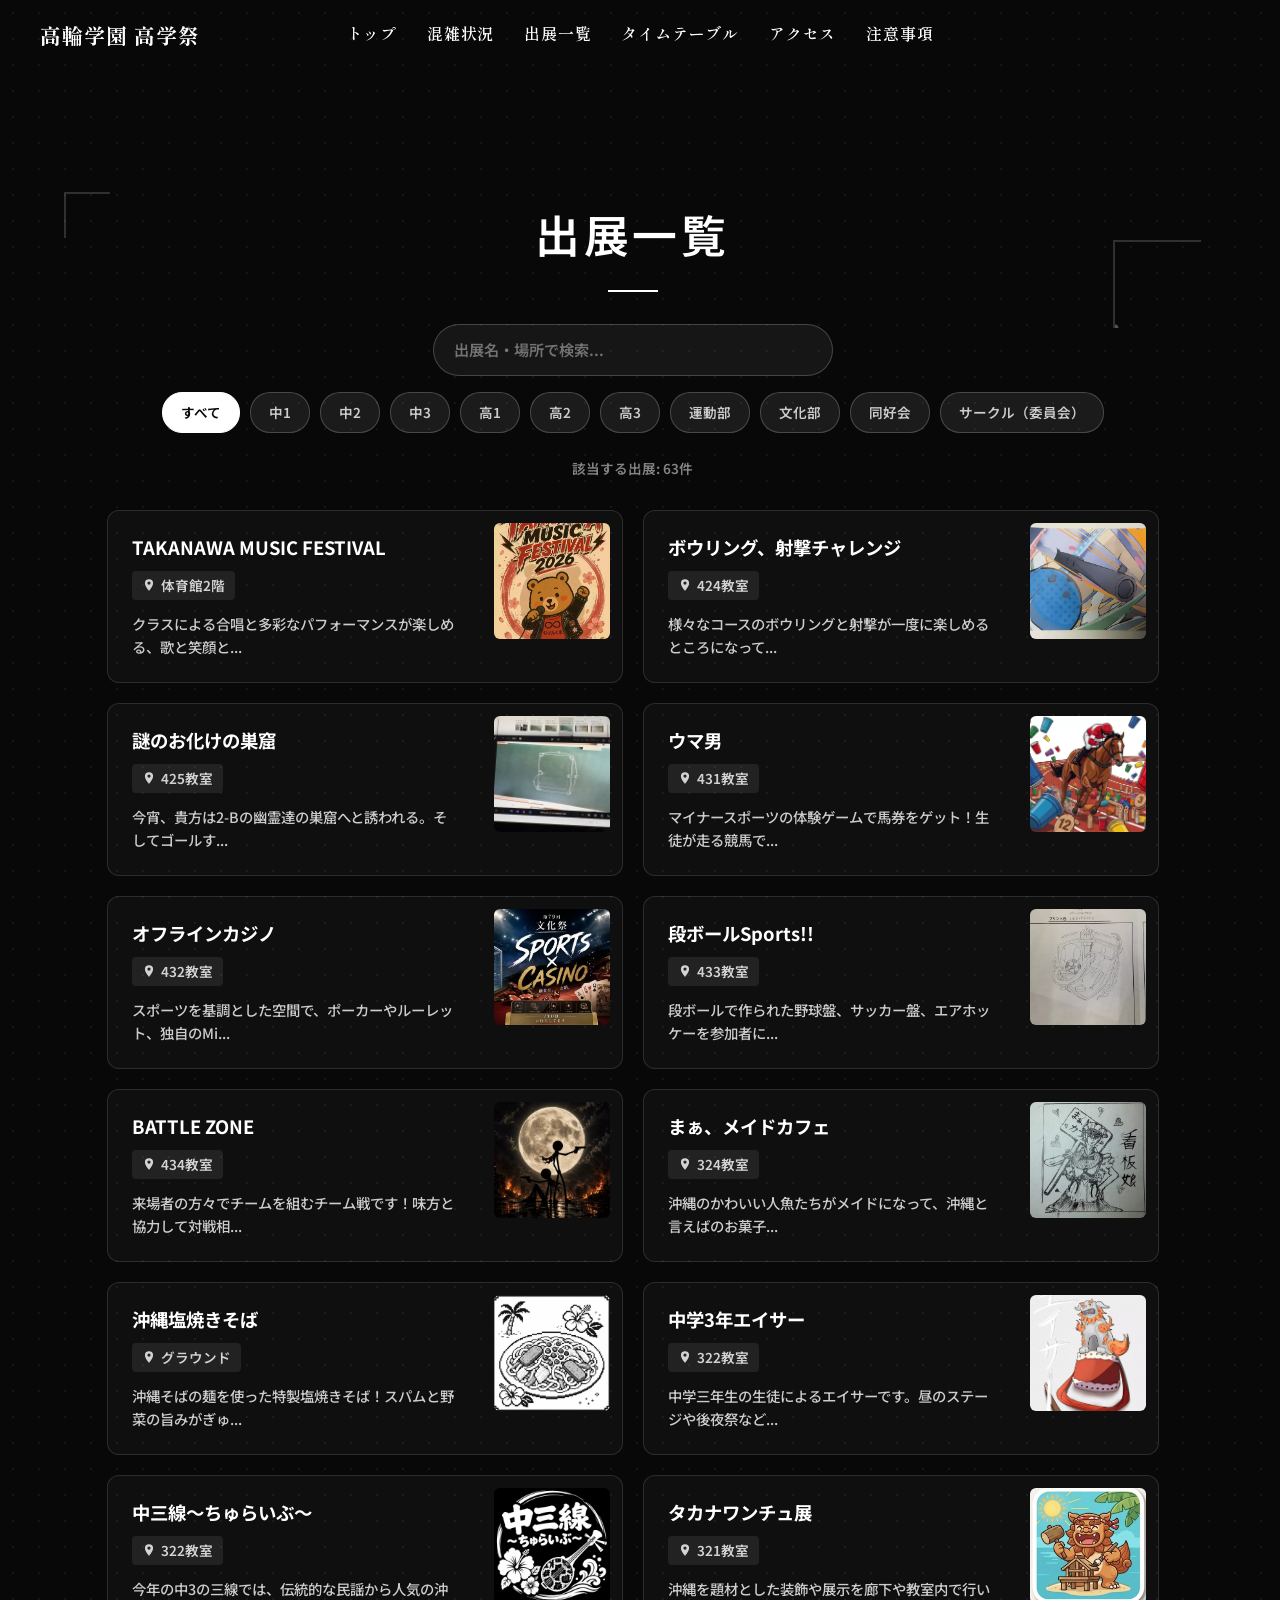
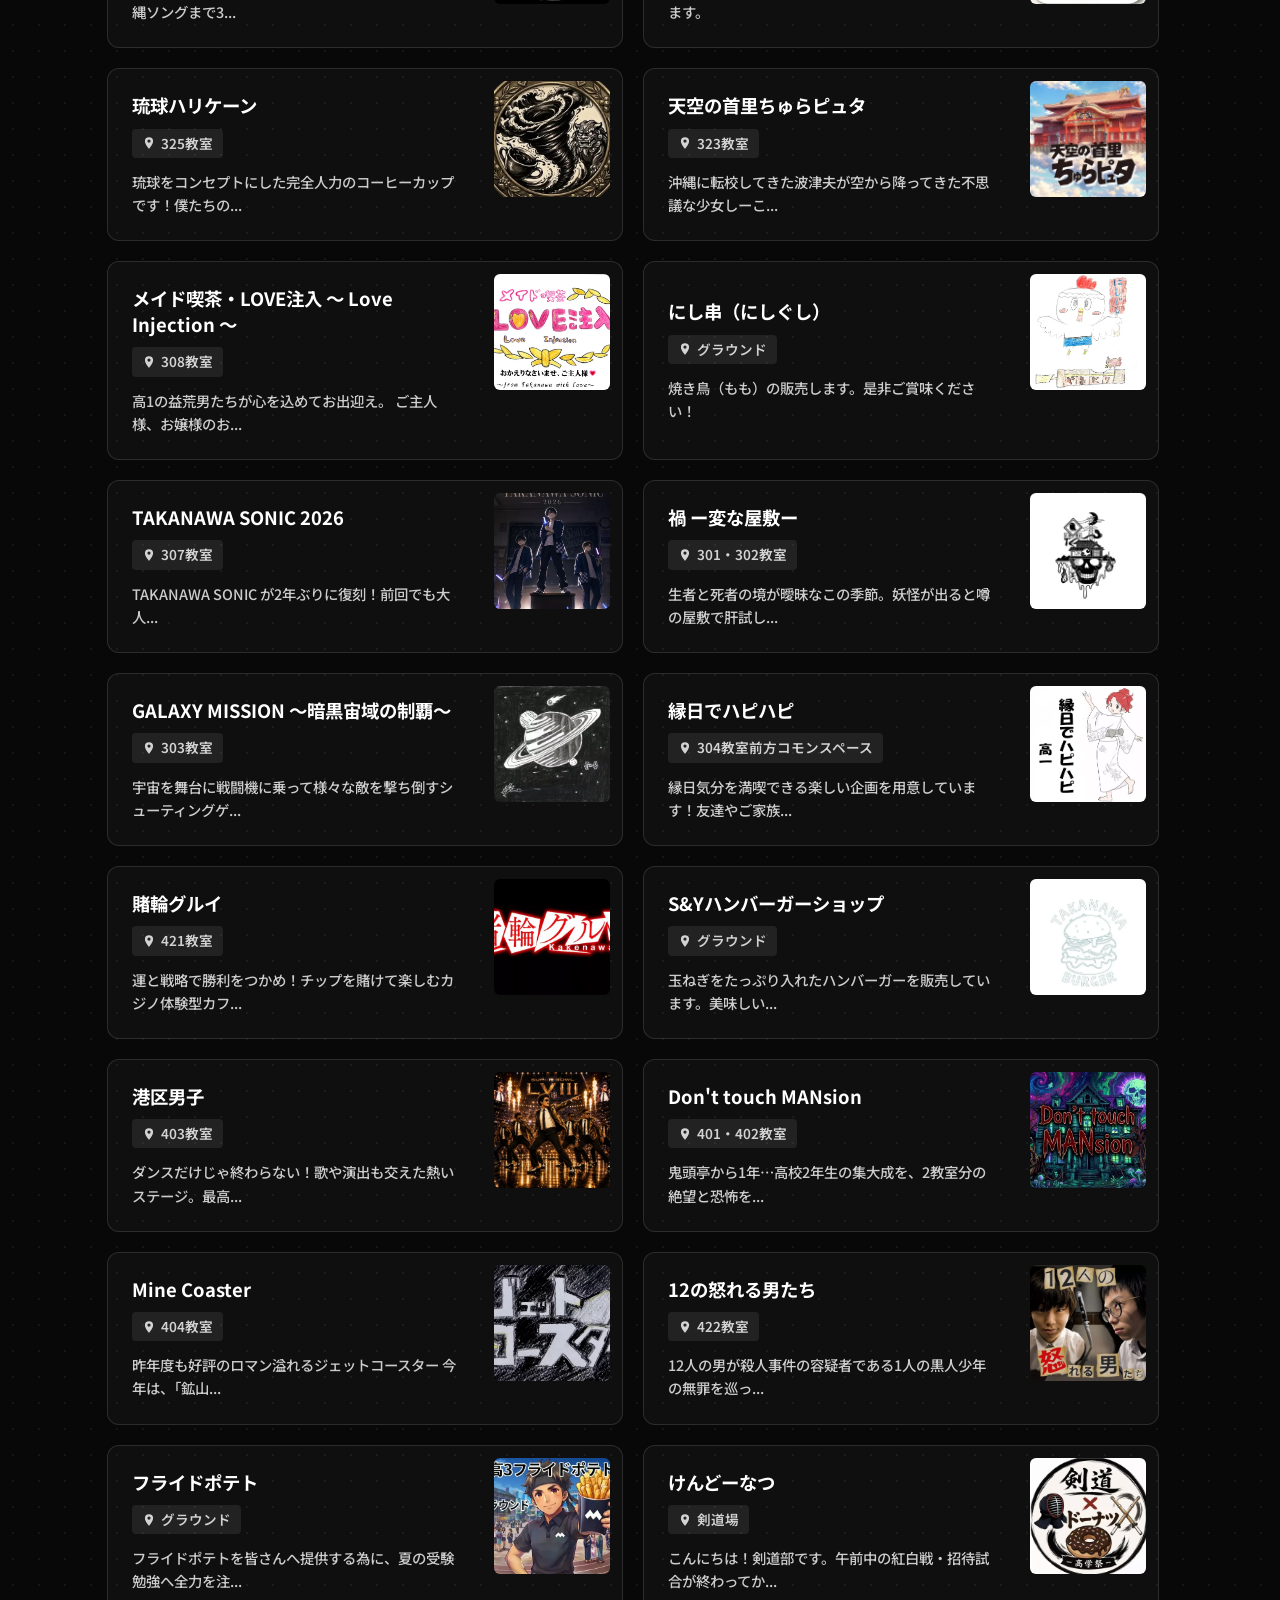
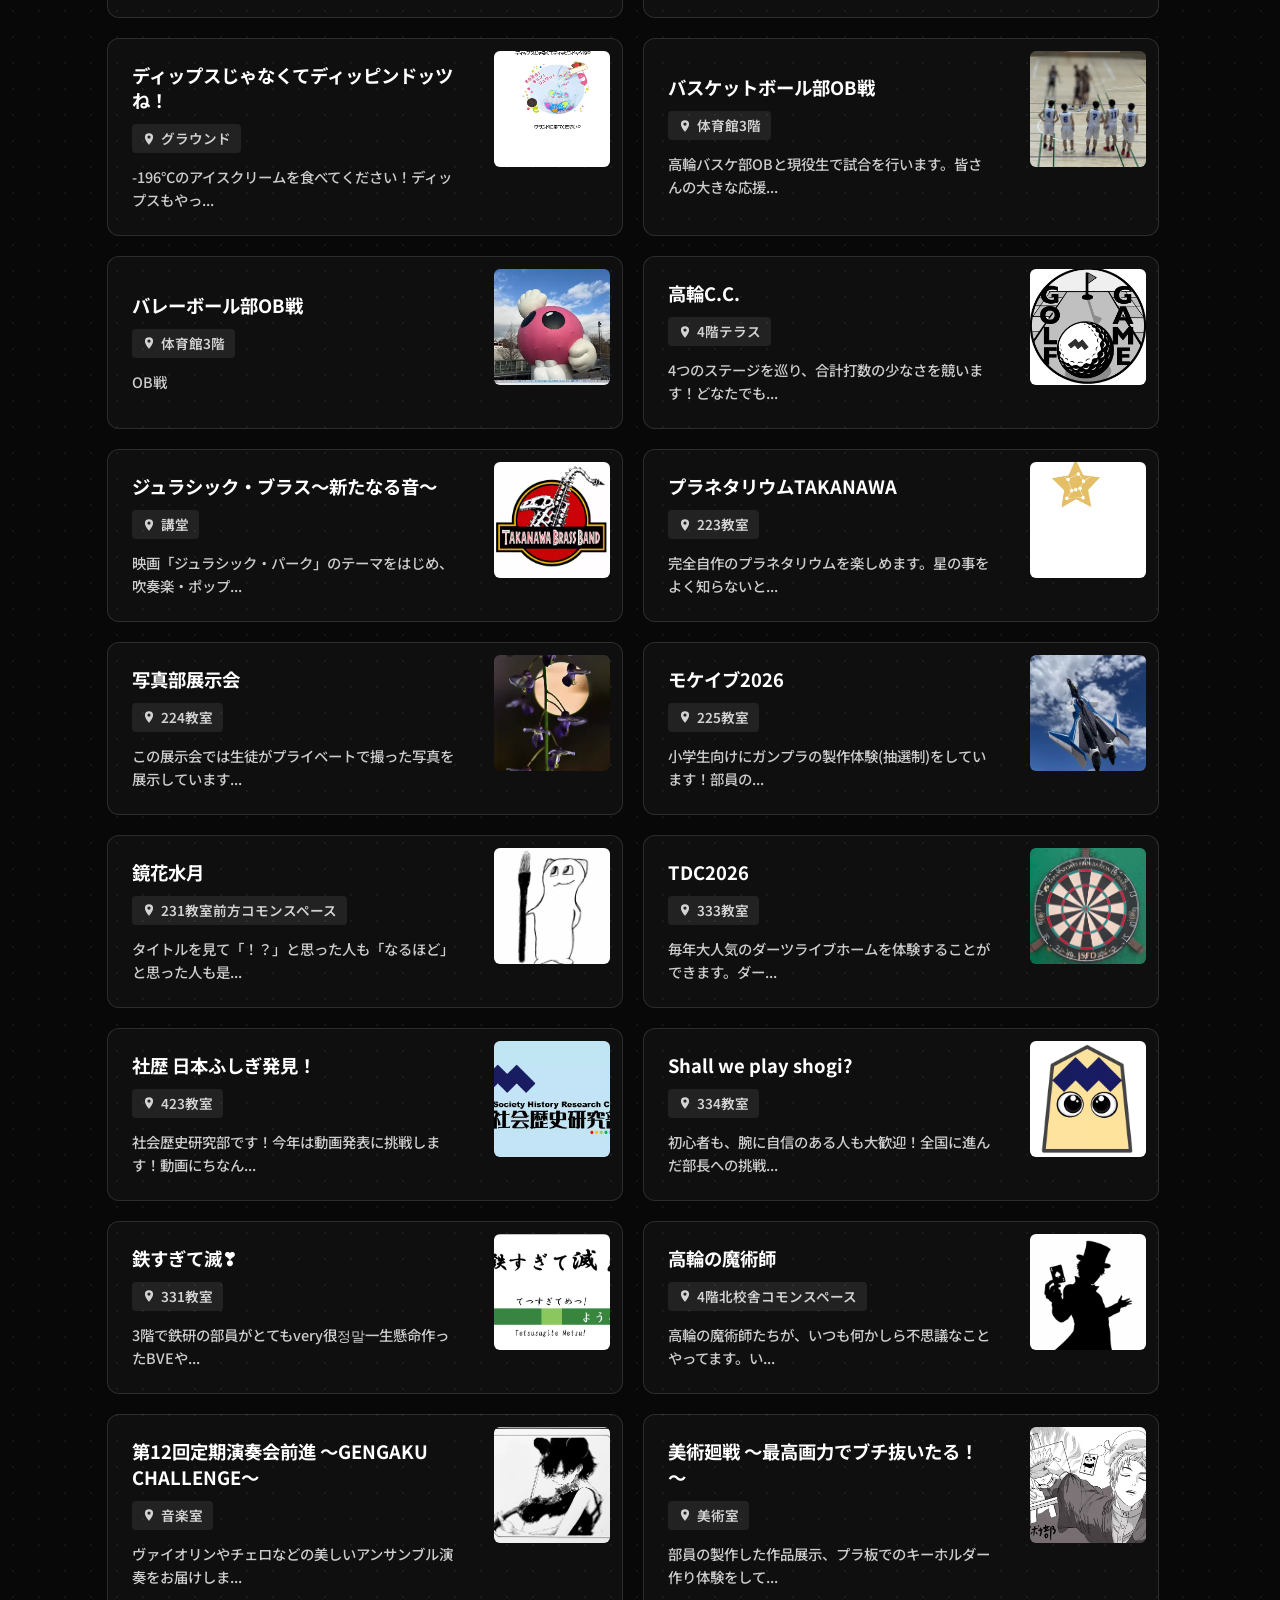
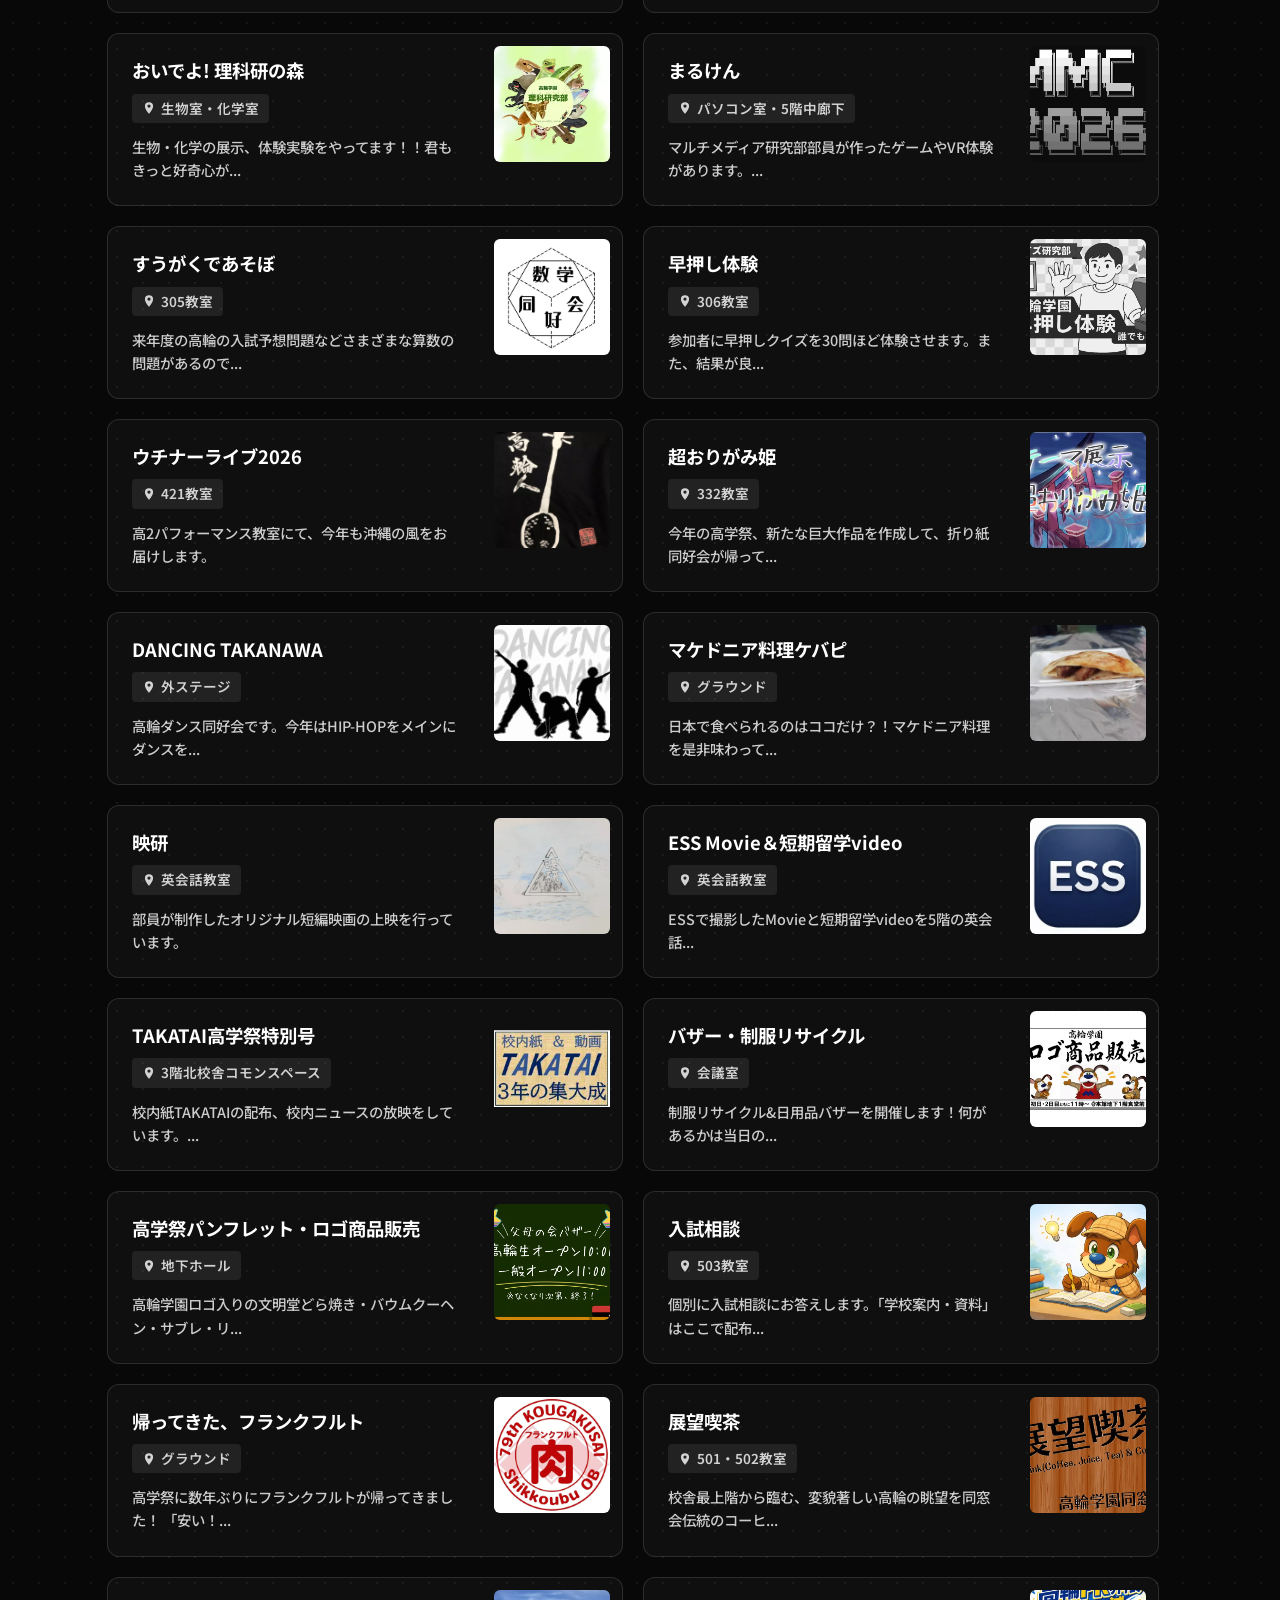
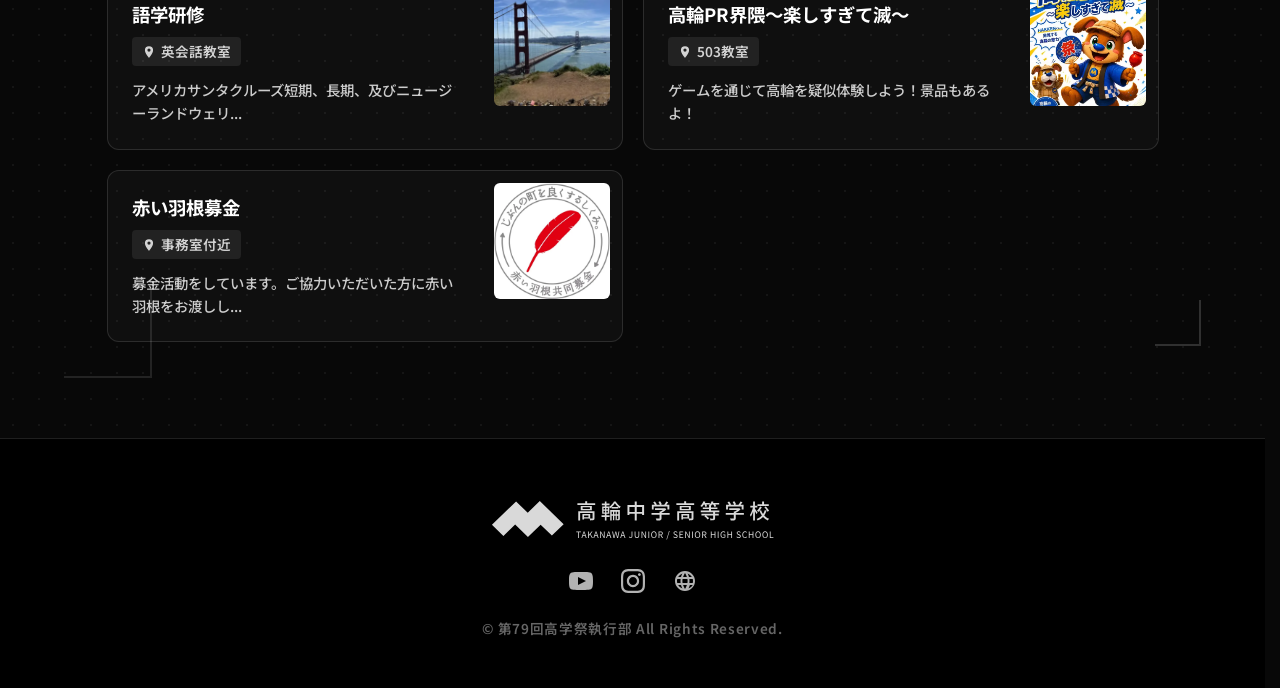
==== projects.html @ 8b5bdb4c "Fix: タイムテーブルのヘッダーとボディの列位置を揃える" ====
<!doctype html>
<html lang="ja">

<head>
  <meta charset="UTF-8" />
  <meta name="viewport" content="width=device-width, initial-scale=1, viewport-fit=cover" />
  <meta name="theme-color" content="#0d0d0d" />
  <title>出展一覧 | 第79回高学祭公式ウェブサイト</title>
  <meta name="description" content="第79回高学祭の出展一覧ページです。クラス、部活動、同好会などの出展情報を検索・閲覧できます。" />
  <link rel="icon" href="./favicon.png" type="image/png">

  <link href="./assets/css/destyle.css" rel="stylesheet" />

  <link rel="preconnect" href="https://fonts.googleapis.com" />
  <link rel="preconnect" href="https://fonts.gstatic.com" crossorigin />

  <link rel="preload" as="style"
    href="https://fonts.googleapis.com/css2?family=Noto+Sans+JP:wght@600;700&family=Shippori+Mincho:wght@800&display=swap" />
  <link rel="stylesheet"
    href="https://fonts.googleapis.com/css2?family=Noto+Sans+JP:wght@600;700&family=Shippori+Mincho:wght@800&display=swap"
    media="print" onload="this.media='all'" />
  <noscript>
    <link rel="stylesheet"
      href="https://fonts.googleapis.com/css2?family=Noto+Sans+JP:wght@600;700&family=Shippori+Mincho:wght@800&display=swap" />
  </noscript>
  <link href="./assets/css/style.css?v=20260928" rel="stylesheet" />

  <link rel="canonical" href="https://kougakusai.pages.dev/projects.html" />

  <meta property="og:type" content="article" />
  <meta property="og:site_name" content="第79回高学祭" />
  <meta property="og:title" content="出展一覧 | 第79回高学祭公式ウェブサイト" />
  <meta property="og:description" content="第79回高学祭の出展一覧ページです。クラス、部活動、同好会などの出展情報を検索・閲覧できます。" />
  <meta property="og:image" content="https://kougakusai.pages.dev/assets/images/ogp.png" />
  <meta property="og:url" content="https://kougakusai.pages.dev/projects.html" />
  <meta property="og:locale" content="ja_JP" />

  <meta name="twitter:card" content="summary_large_image" />
  <meta name="twitter:title" content="出展一覧 | 第79回高学祭公式ウェブサイト" />
  <meta name="twitter:description" content="第79回高学祭の出展一覧ページです。" />
  <meta name="twitter:url" content="https://kougakusai.pages.dev/projects.html" />
  <meta name="twitter:image" content="https://kougakusai.pages.dev/assets/images/ogp.png" />
</head>

<body>
  <header class="scrolled">
    <a href="./" class="logo">高輪学園 高学祭</a>

    <nav class="desktop-nav" aria-label="メインナビゲーション">
      <a href="./">トップ</a>
      <a href="./#congestion">混雑状況</a>
      <a href="./projects.html">出展一覧</a>
      <a href="./timetable.html">タイムテーブル</a>
      <a href="./#access">アクセス</a>
      <a href="./#precautions">注意事項</a>
    </nav>

    <button type="button" class="hamburger-open" id="js-hamburger-open" aria-label="メニューを開く"
      aria-controls="js-mobile-menu" aria-expanded="false">
      <span></span>
      <span></span>
    </button>
  </header>

  <noscript>
    <style>
      @media screen and (max-width: 900px) {
        .hamburger-open {
          display: none;
        }
      }
    </style>
  </noscript>

  <div class="menu-overlay" id="js-menu-overlay"></div>

  <aside class="mobile-menu" id="js-mobile-menu" aria-label="モバイルメニュー" aria-hidden="true" inert>
    <button type="button" class="hamburger-close" id="js-hamburger-close" aria-label="メニューを閉じる">
      <span></span>
      <span></span>
    </button>

    <nav class="mobile-nav">
      <a href="./" class="js-mobile-link">トップ</a>
      <a href="./#congestion" class="js-mobile-link">混雑状況</a>
      <a href="./projects.html" class="js-mobile-link">出展一覧</a>
      <a href="./timetable.html" class="js-mobile-link">タイムテーブル</a>
      <a href="./#access" class="js-mobile-link">アクセス</a>
      <a href="./#precautions" class="js-mobile-link">注意事項</a>
    </nav>
  </aside>

  <main class="subpage-main">
    <section id="projects" class="projects">
      <div class="section-deco" data-section="projects" aria-hidden="true">
        <span class="d-bracket d-size-lg pos-1"></span>
        <span class="d-bracket--flip d-size-lg pos-2"></span>
      </div>
      <div class="content-inner">
        <h2 class="scroll-fade is-show">出展一覧</h2>

        <div class="project-controls scroll-fade is-show">
          <div class="search-box">
            <input type="text" id="js-search-input" placeholder="出展名・場所で検索..." aria-label="出展検索" autocomplete="off"
              spellcheck="false" />
          </div>

          <div class="project-filters" id="js-project-filters">
            <button type="button" class="filter-btn active" data-filter="all" aria-pressed="true">すべて</button>
            <button type="button" class="filter-btn" data-filter="c1" aria-pressed="false">中1</button>
            <button type="button" class="filter-btn" data-filter="c2" aria-pressed="false">中2</button>
            <button type="button" class="filter-btn" data-filter="c3" aria-pressed="false">中3</button>
            <button type="button" class="filter-btn" data-filter="h1" aria-pressed="false">高1</button>
            <button type="button" class="filter-btn" data-filter="h2" aria-pressed="false">高2</button>
            <button type="button" class="filter-btn" data-filter="h3" aria-pressed="false">高3</button>
            <button type="button" class="filter-btn" data-filter="sports" aria-pressed="false">運動部</button>
            <button type="button" class="filter-btn" data-filter="culture" aria-pressed="false">文化部</button>
            <button type="button" class="filter-btn" data-filter="club" aria-pressed="false">同好会</button>
            <button type="button" class="filter-btn" data-filter="committee" aria-pressed="false">サークル（委員会）</button>
          </div>
        </div>

        <p class="project-count scroll-fade is-show" id="js-project-count" aria-live="polite"></p>

        <div class="project-grid scroll-fade is-show" id="js-project-grid">
          <noscript>
            <style>
              .scroll-fade {
                opacity: 1;
                transform: none;
              }

              #js-project-grid > noscript {
                display: contents;
              }
            </style>
            <div class="noscript-notice" role="status">
              <p class="noscript-notice-title">出展一覧を表示できません</p>
              <p>このページの出展一覧はJavaScriptを使用して表示しています。<br />
                ブラウザでJavaScriptを有効にしてから、もう一度読み込んでください。</p>
            </div>
          </noscript>
        </div>
      </div>
    </section>
  </main>

  <div class="modal-overlay" id="js-modal-overlay" aria-hidden="true">
    <div class="modal-content" role="dialog" aria-modal="true" aria-labelledby="js-modal-title" tabindex="-1">
      <button type="button" class="modal-close" id="js-modal-close" aria-label="閉じる">✕</button>
      <div id="js-modal-body"></div>
    </div>
  </div>

  <footer>
    <div class="footer-inner">
      <div class="footer-logo-wrap">
        <a href="https://takanawa.ed.jp" target="_blank" rel="noopener noreferrer">
          <img src="./assets/images/logos/takanawa-logo.svg" alt="学校法人高輪学園" class="takanawa-logo" loading="lazy" />
        </a>
      </div>

      <div class="footer-sns">
        <a href="https://www.youtube.com/@takanawagakuen" target="_blank" rel="noopener noreferrer"
          aria-label="公式YouTube">
          <img src="./assets/images/logos/youtube-logo.svg" alt="YouTube" class="sns-icon" loading="lazy" />
        </a>
        <a href="https://www.instagram.com/kougakusai.official/" target="_blank" rel="noopener noreferrer"
          aria-label="公式Instagram">
          <img src="./assets/images/logos/instagram-logo.svg" alt="Instagram" class="sns-icon" loading="lazy" />
        </a>
        <a href="https://takanawa.ed.jp" target="_blank" rel="noopener noreferrer" aria-label="公式ウェブサイト">
          <img src="./assets/images/logos/internet-logo.svg" alt="Website" class="sns-icon" loading="lazy" />
        </a>
      </div>

      <p class="copyright">© 第79回高学祭執行部 All Rights Reserved.</p>
    </div>
  </footer>

  <a href="#" id="back-to-top" class="back-to-top" aria-label="ページ上部へ戻る">
    ↑
  </a>

  <script src="./assets/js/script.js?v=20260928" defer></script>
</body>

</html>
---- assets/css/destyle.css ----
*,:before,:after{box-sizing:border-box;border-style:solid;border-width:0;min-width:0}html{-webkit-text-size-adjust:100%;-webkit-tap-highlight-color:transparent;line-height:1.15}body{margin:0}main{display:block}p,table,blockquote,address,pre,iframe,form,figure,dl{margin:0}h1,h2,h3,h4,h5,h6{font-size:inherit;font-weight:inherit;margin:0}ul,ol{margin:0;padding:0;list-style:none}dt{font-weight:700}dd{margin-left:0}hr{box-sizing:content-box;clear:both;height:0;color:inherit;border-top-width:1px;margin:0;overflow:visible}pre{font-family:monospace;font-size:inherit}address{font-style:inherit}a{color:inherit;background-color:#0000;text-decoration:none}abbr[title]{text-decoration:underline dotted}b,strong{font-weight:bolder}code,kbd,samp{font-family:monospace;font-size:inherit}small{font-size:80%}sub,sup{vertical-align:baseline;font-size:75%;line-height:0;position:relative}sub{bottom:-.25em}sup{top:-.5em}svg,img,embed,object,iframe{vertical-align:bottom}button,input,optgroup,select,textarea{-webkit-appearance:none;appearance:none;vertical-align:middle;color:inherit;font:inherit;text-align:inherit;text-transform:inherit;background:0 0;border-radius:0;margin:0;padding:0}button,[type=button],[type=reset],[type=submit]{cursor:pointer}button:disabled,[type=button]:disabled,[type=reset]:disabled,[type=submit]:disabled{cursor:default}:-moz-focusring{outline:auto}select:disabled{opacity:inherit}option{padding:0}fieldset{min-width:0;margin:0;padding:0}legend{padding:0}progress{vertical-align:baseline}textarea{overflow:auto}[type=number]::-webkit-inner-spin-button,[type=number]::-webkit-outer-spin-button{height:auto}[type=search]{outline-offset:-2px}[type=search]::-webkit-search-decoration{-webkit-appearance:none}::-webkit-file-upload-button{-webkit-appearance:button;font:inherit}[type=number]{-moz-appearance:textfield}label[for]{cursor:pointer}details{display:block}summary{display:list-item}[contenteditable]:focus{outline:auto}table{border-color:inherit;border-collapse:collapse}caption{text-align:left}td,th{vertical-align:top;padding:0}th{text-align:left;font-weight:700}
---- assets/css/style.css ----
html {
  scroll-behavior: smooth;
  scrollbar-gutter: stable;
  overflow-x: clip;
}

body {
  color: #fff;
  background-color: #080808;
  font-family: Noto Sans JP, sans-serif;
  font-weight: 600;
  line-height: 1.7;
  overflow-x: clip;
}

header {
  z-index: 100;
  background: 0 0;
  justify-content: space-between;
  align-items: center;
  width: 100%;
  padding: 18px 40px;
  font-family: Shippori Mincho, serif;
  font-weight: 800;
  transition: background-color 0.4s, backdrop-filter 0.4s;
  display: flex;
  position: fixed;
  top: 0;
  left: 0;
}

header.scrolled {
  backdrop-filter: blur(12px);
  background-color: #080808b3;
}

.logo {
  color: #fff;
  letter-spacing: 0.05em;
  z-index: 101;
  font-size: 1.3rem;
  font-weight: 700;
  text-decoration: none;
  position: relative;
}

.desktop-nav {
  gap: 30px;
  display: flex;
  position: absolute;
  left: 50%;
  transform: translate(-50%);
}

.desktop-nav a {
  color: #fff;
  letter-spacing: 0.05em;
  background-image: linear-gradient(#fff, #fff);
  background-position: 0 100%;
  background-repeat: no-repeat;
  background-size: 0% 2px;
  padding-bottom: 4px;
  font-size: 1rem;
  font-weight: 600;
  text-decoration: none;
  transition: background-size 0.3s;
}

.desktop-nav a:hover {
  background-size: 100% 2px;
}

.hamburger-open,
.menu-overlay,
.mobile-menu {
  display: none;
}

.hero {
  z-index: 0;
  background-image: url(../images/background.webp);
  background-position: 50%;
  background-repeat: no-repeat;
  background-size: cover;
  justify-content: center;
  align-items: center;
  height: 100vh;
  height: 100svh;
  font-family: Shippori Mincho, serif;
  display: flex;
  position: sticky;
  top: 0;
  overflow: hidden;
}

.hero:before {
  content: "";
  z-index: 0;
  background: linear-gradient(#08080859 0%, #080808b3 70%, #080808 100%);
  position: absolute;
  inset: 0;
}

.hero-deco {
  z-index: 0;
  pointer-events: none;
  overflow: hidden;
  position: absolute;
  inset: 0;
}

.deco-burst {
  opacity: 0.3;
  background: repeating-conic-gradient(
    rgb(255 255 255 / 0.1) 0deg 1.2deg,
    transparent 1.2deg 12deg
  );
  -webkit-mask-image: radial-gradient(circle, #000 0%, transparent 68%);
  mask-image: radial-gradient(circle, #000 0%, transparent 68%);
  aspect-ratio: 1;
  width: min(140vh, 1150px);
  width: min(140svh, 1150px);
  position: absolute;
  top: 50%;
  left: 50%;
  transform: translate(-50%, -50%);
}

.deco-ring {
  aspect-ratio: 1;
  border: 1px solid rgb(255 255 255 / 0.18);
  border-radius: 50%;
  width: min(74vh, 660px);
  width: min(74svh, 660px);
  position: absolute;
  top: 50%;
  left: 50%;
  transform: translate(-50%, -50%);
}

.deco-ring::before {
  content: "";
  border: 1px dashed rgb(255 255 255 / 0.12);
  border-radius: 50%;
  position: absolute;
  inset: 26px;
}

.deco-ring::after {
  content: "";
  border: 1px solid rgb(255 255 255 / 0.08);
  border-radius: 50%;
  position: absolute;
  inset: -34px;
}

.reg {
  border-color: rgb(255 255 255 / 0.25);
  border-style: solid;
  width: 30px;
  height: 30px;
  position: absolute;
}

.reg-tl {
  top: 36px;
  left: 36px;
  border-width: 1px 0 0 1px;
}

.reg-tr {
  top: 36px;
  right: 36px;
  border-width: 1px 1px 0 0;
}

.reg-bl {
  bottom: 36px;
  left: 36px;
  border-width: 0 0 1px 1px;
}

.reg-br {
  right: 36px;
  bottom: 36px;
  border-width: 0 1px 1px 0;
}

.deco-plus {
  width: 16px;
  height: 16px;
  position: absolute;
  left: 12%;
  bottom: 26%;
}

.deco-plus::before,
.deco-plus::after {
  content: "";
  background: rgb(255 255 255 / 0.3);
  position: absolute;
}

.deco-plus::before {
  height: 1px;
  top: 50%;
  right: 0;
  left: 0;
}

.deco-plus::after {
  width: 1px;
  top: 0;
  bottom: 0;
  left: 50%;
}

.deco-diamond {
  border: 1px solid rgb(255 255 255 / 0.28);
  width: 22px;
  height: 22px;
  position: absolute;
  top: 22%;
  right: 12%;
  transform: rotate(45deg);
}

.deco-dot {
  background: rgb(255 255 255 / 0.35);
  border-radius: 50%;
  width: 6px;
  height: 6px;
  position: absolute;
}

.deco-dot--1 {
  top: 30%;
  left: 18%;
}

.deco-dot--2 {
  right: 22%;
  bottom: 22%;
}

.deco-dot--3 {
  top: 14%;
  right: 30%;
}

.deco-dot--4 {
  bottom: 16%;
  left: 30%;
}

.deco-dot--5 {
  top: 44%;
  right: 14%;
}

.deco-cross {
  display: none;
  width: min(78vh, 700px);
  width: min(78svh, 700px);
  height: 1px;
  position: absolute;
  top: 50%;
  left: 50%;
  transform: translate(-50%, -50%) rotate(45deg);
}

.deco-cross::after {
  content: "";
  width: 1px;
  height: min(78vh, 700px);
  height: min(78svh, 700px);
  background: rgb(255 255 255 / 0.08);
  position: absolute;
  top: 50%;
  left: 50%;
  transform: translate(-50%, -50%);
}

.deco-square {
  border: 1px solid rgb(255 255 255 / 0.09);
  width: min(60vh, 540px);
  height: min(60vh, 540px);
  position: absolute;
  top: 50%;
  left: 50%;
  transform: translate(-50%, -50%);
}

.deco-square::before {
  content: "";
  border: 1px solid rgb(255 255 255 / 0.06);
  position: absolute;
  inset: 30px;
}

.deco-square::after {
  content: "";
  border: 1px solid rgb(255 255 255 / 0.06);
  position: absolute;
  inset: 60px;
}

.deco-dim {
  width: min(34vh, 320px);
  height: 1px;
  background: rgb(255 255 255 / 0.22);
  position: absolute;
  top: 18%;
  right: 8%;
}

.deco-dim::before,
.deco-dim::after {
  content: "";
  border-top: 1px solid rgb(255 255 255 / 0.22);
  width: 10px;
  height: 1px;
  position: absolute;
  top: -3px;
}

.deco-dim::before {
  left: -4px;
  transform: rotate(45deg);
  transform-origin: left;
}

.deco-dim::after {
  right: -4px;
  transform: rotate(-45deg);
  transform-origin: right;
}

.hero-pattern--burst .deco-square,
.hero-pattern--burst .deco-dim {
  display: none;
}

.hero-inner {
  z-index: 1;
  text-align: center;
  flex-direction: column;
  align-items: center;
  padding: 0 20px;
  display: flex;
  position: relative;
}

.hero-sub {
  letter-spacing: 0.4em;
  text-indent: 0.4em;
  color: #ffffffe6;
  margin-bottom: 12px;
  font-family: Noto Sans JP, sans-serif;
  font-size: clamp(1.3rem, 4vw, 1.8rem);
  font-weight: 700;
}

.hero-main {
  letter-spacing: 0.22em;
  text-indent: 0.22em;
  color: #fff;
  margin-bottom: 28px;
  font-size: clamp(4.8rem, 9.5vw, 8.5rem);
  font-weight: 800;
  line-height: 1.1;
}

.hero-date {
  letter-spacing: 0.15em;
  color: #fffffff2;
  border-top: 1px solid #ffffff59;
  align-items: center;
  gap: 12px;
  padding-top: 24px;
  font-family: Noto Sans JP, sans-serif;
  font-size: 1.4rem;
  font-weight: 700;
  display: inline-flex;
}

main {
  z-index: 1;
  background-color: #080808;
  background-image: radial-gradient(
    rgb(255 255 255 / 0.05) 1px,
    transparent 1.4px
  );
  background-size: 26px 26px;
  position: relative;
}

.subpage-main {
  padding-top: 100px;
}

section {
  isolation: isolate;
  position: relative;
}

section[id] {
  scroll-margin-top: 90px;
}

.about::before {
  content: "";
  z-index: 0;
  pointer-events: none;
  width: 92px;
  height: 92px;
  background: linear-gradient(
    135deg,
    rgb(255 255 255 / 0.1),
    rgb(255 255 255 / 0.02)
  );
  clip-path: polygon(
    50% 0%,
    38% 38%,
    0% 50%,
    38% 62%,
    50% 100%,
    62% 62%,
    100% 50%,
    62% 38%
  );
  position: absolute;
  top: 56px;
  left: clamp(20px, 5vw, 88px);
}

.congestion::before {
  content: "";
  z-index: 0;
  pointer-events: none;
  width: 108px;
  height: 108px;
  border: 1.5px solid rgb(255 255 255 / 0.08);
  border-top-color: rgb(255 255 255 / 0.24);
  border-right-color: rgb(255 255 255 / 0.24);
  border-radius: 50%;
  box-shadow: 0 0 0 16px rgb(255 255 255 / 0.03),
    0 0 0 32px rgb(255 255 255 / 0.02);
  position: absolute;
  top: 108px;
  right: clamp(20px, 5vw, 88px);
  transform: rotate(18deg);
}

.congestion::after {
  content: "";
  z-index: 0;
  pointer-events: none;
  width: 6px;
  height: 6px;
  border-radius: 50%;
  background: rgb(255 255 255 / 0.3);
  box-shadow: -34px 20px 0 -1px rgb(255 255 255 / 0.18),
    -62px 8px 0 -1px rgb(255 255 255 / 0.12);
  position: absolute;
  top: 112px;
  right: clamp(20px, 5vw, 88px);
}

.projects::before {
  content: "";
  z-index: 0;
  pointer-events: none;
  width: 88px;
  height: 88px;
  border-top: 2px solid rgb(255 255 255 / 0.16);
  border-left: 2px solid rgb(255 255 255 / 0.16);
  background-image: radial-gradient(
    circle at 0 100%,
    rgb(255 255 255 / 0.3) 0 3px,
    #0000 4px
  );
  background-position: 0 100%;
  background-repeat: no-repeat;
  position: absolute;
  top: 140px;
  right: clamp(20px, 5vw, 88px);
}

.projects::after {
  content: "";
  z-index: 0;
  pointer-events: none;
  width: 88px;
  height: 88px;
  border-bottom: 2px solid rgb(255 255 255 / 0.11);
  border-right: 2px solid rgb(255 255 255 / 0.11);
  position: absolute;
  bottom: 60px;
  left: clamp(20px, 5vw, 88px);
}

.access::before {
  content: "";
  z-index: 0;
  pointer-events: none;
  width: 22px;
  height: 22px;
  background: rgb(255 255 255 / 0.1);
  border: 1px solid rgb(255 255 255 / 0.26);
  border-radius: 50% 50% 50% 0;
  box-shadow: 0 0 0 10px rgb(255 255 255 / 0.04);
  position: absolute;
  bottom: 186px;
  left: clamp(20px, 5vw, 88px);
  transform: rotate(-45deg);
}

.access::after {
  content: "";
  z-index: 0;
  pointer-events: none;
  height: 2px;
  width: 128px;
  background-image: radial-gradient(
      circle at 100% 50%,
      rgb(255 255 255 / 0.35) 0 3px,
      #0000 3.5px
    ),
    repeating-linear-gradient(
      90deg,
      rgb(255 255 255 / 0.14) 0 7px,
      #0000 7px 16px
    );
  position: absolute;
  bottom: 64px;
  left: clamp(20px, 5vw, 88px);
  transform: rotate(-18deg);
}

.precautions::before {
  content: "";
  z-index: 0;
  pointer-events: none;
  width: 148px;
  height: 14px;
  background: repeating-linear-gradient(
    -45deg,
    rgb(255 255 255 / 0.12) 0 9px,
    #0000 9px 18px
  );
  position: absolute;
  top: 40%;
  right: clamp(20px, 5vw, 88px);
  transform: rotate(-45deg);
}

.precautions::after {
  content: "";
  z-index: 0;
  pointer-events: none;
  width: 3px;
  height: 22px;
  border-radius: 2px;
  background: rgb(255 255 255 / 0.24);
  box-shadow: 0 30px 0 -1px rgb(255 255 255 / 0.24);
  position: absolute;
  bottom: 150px;
  left: clamp(20px, 5vw, 88px);
}

.section-deco {
  z-index: 0;
  pointer-events: none;
  position: absolute;
  inset: 0;
  overflow: hidden;
}

.section-deco span {
  display: block;
  position: absolute;
}

.section-deco .d-star {
  width: 34px;
  height: 34px;
  background: linear-gradient(
    135deg,
    rgb(255 255 255 / 0.12),
    rgb(255 255 255 / 0.03)
  );
  clip-path: polygon(
    50% 0%,
    38% 38%,
    0% 50%,
    38% 62%,
    50% 100%,
    62% 62%,
    100% 50%,
    62% 38%
  );
}

.section-deco .d-size-md {
  width: 56px;
  height: 56px;
}

.section-deco .d-size-lg {
  width: 72px;
  height: 72px;
}

.section-deco .d-star.d-size-lg {
  width: 72px;
  height: 72px;
}

.section-deco .d-dot {
  background: rgb(255 255 255 / 0.3);
  border-radius: 50%;
  width: 5px;
  height: 5px;
}

.section-deco .d-dot--ring {
  background: #0000;
  border: 1px solid rgb(255 255 255 / 0.22);
  width: 9px;
  height: 9px;
}

.section-deco .d-dot--ring.d-size-lg {
  width: 56px;
  height: 56px;
}

.section-deco .d-ring {
  border: 1px solid rgb(255 255 255 / 0.15);
  border-radius: 50%;
}

.section-deco .d-ring--arc {
  border: 1.5px solid rgb(255 255 255 / 0.16);
  border-radius: 50%;
  border-right-color: #0000;
  border-bottom-color: #0000;
  width: 64px;
  height: 64px;
}

.section-deco .d-diamond {
  border: 1px solid rgb(255 255 255 / 0.24);
  width: 12px;
  height: 12px;
  transform: rotate(45deg);
}

.section-deco .d-diamond.d-size-lg {
  width: 44px;
  height: 44px;
}

.section-deco .d-bracket,
.section-deco .d-bracket--flip {
  border: 1.5px solid rgb(255 255 255 / 0.16);
  width: 26px;
  height: 26px;
}

.section-deco .d-bracket {
  border-right: 0;
  border-bottom: 0;
}

.section-deco .d-bracket--flip {
  border-top: 0;
  border-left: 0;
}

.section-deco .d-bracket.d-size-lg,
.section-deco .d-bracket--flip.d-size-lg {
  border-width: 2px;
  width: 46px;
  height: 46px;
}

.section-deco .d-route {
  background: repeating-linear-gradient(
    90deg,
    rgb(255 255 255 / 0.14) 0 6px,
    #0000 6px 14px
  );
  height: 1.5px;
}

.section-deco .d-route.d-size-lg {
  height: 2px;
  width: 186px;
}

.section-deco .d-band {
  background: repeating-linear-gradient(
    -45deg,
    rgb(255 255 255 / 0.11) 0 7px,
    #0000 7px 14px
  );
  height: 10px;
}

.section-deco .d-band.d-size-lg {
  width: 176px;
  height: 14px;
}

[data-section="about"] .pos-1 {
  right: clamp(20px, 5vw, 88px);
  bottom: 56px;
}

[data-section="about"] .pos-2 {
  top: 26%;
  left: 16%;
}

[data-section="about"] .pos-3 {
  top: 46%;
  right: 15%;
}

[data-section="congestion"] .pos-1 {
  bottom: 104px;
  left: clamp(20px, 5vw, 88px);
}

[data-section="congestion"] .pos-2 {
  top: 130px;
  right: calc(clamp(20px, 5vw, 88px) + 104px);
  transform: rotate(20deg);
}

[data-section="congestion"] .pos-3 {
  top: 16%;
  right: 9%;
}

[data-section="projects"] .pos-1 {
  top: 92px;
  left: clamp(20px, 5vw, 88px);
}

[data-section="projects"] .pos-2 {
  bottom: 92px;
  right: clamp(20px, 5vw, 88px);
}

[data-section="timetable"] .pos-1 {
  top: 96px;
  right: clamp(20px, 5vw, 88px);
  transform: rotate(-18deg);
}

[data-section="timetable"] .pos-2 {
  bottom: 100px;
  left: clamp(20px, 5vw, 88px);
}

[data-section="access"] .pos-1 {
  bottom: 126px;
  left: calc(clamp(20px, 5vw, 88px) + 26px);
}

[data-section="access"] .pos-2 {
  bottom: 96px;
  right: clamp(20px, 5vw, 88px);
  transform: rotate(24deg);
}

[data-section="precautions"] .pos-1 {
  bottom: 120px;
  right: clamp(20px, 5vw, 88px);
  transform: rotate(35deg);
}

[data-section="precautions"] .pos-2 {
  top: 26%;
  left: clamp(20px, 5vw, 88px);
}

.content-inner {
  z-index: 1;
  max-width: 1180px;
  margin: 0 auto;
  padding: 96px clamp(20px, 5vw, 88px);
  position: relative;
}

.scroll-fade {
  opacity: 0;
  transition: opacity 0.8s cubic-bezier(0.16, 1, 0.3, 1),
    transform 0.8s cubic-bezier(0.16, 1, 0.3, 1);
  transform: translateY(20px);
}

.scroll-fade.is-show {
  opacity: 1;
  transform: translateY(0);
}

.about:after {
  content: "";
  pointer-events: none;
  background: linear-gradient(#0000, #080808);
  width: 100%;
  height: 40px;
  position: absolute;
  top: -40px;
  left: 0;
}

.about-text {
  text-align: center;
  max-width: 860px;
  margin: 0 auto;
}

.about-title {
  letter-spacing: 0.05em;
  color: #fff;
  justify-content: center;
  align-items: center;
  margin-bottom: 16px;
  font-family: Noto Sans JP, sans-serif;
  font-size: 2.5rem;
  display: inline-flex;
}

.inline-spark-logo {
  object-fit: contain;
  vertical-align: middle;
  width: auto;
  height: 5.5rem;
}

.about p {
  color: #f0f0f0;
  letter-spacing: 0.04em;
  text-align: left;
  font-size: 1.15rem;
  line-height: 2.1;
}

.projects h2,
.congestion h2,
.access h2,
.precautions h2,
.timetable h2 {
  letter-spacing: 0.08em;
  text-align: center;
  color: #fff;
  margin-bottom: 32px;
  font-family: Noto Sans JP, sans-serif;
  font-size: 2.8rem;
}

.projects h2:after,
.congestion h2:after,
.access h2:after,
.precautions h2:after,
.timetable h2:after {
  content: "";
  background: #fff;
  width: 50px;
  height: 2px;
  margin: 18px auto 0;
  display: block;
}

.project-controls {
  flex-direction: column;
  align-items: center;
  gap: 16px;
  margin-bottom: 24px;
  display: flex;
}

.search-box {
  width: 100%;
  max-width: 400px;
}

.search-box input {
  color: #fff;
  background: #ffffff0f;
  border: 1px solid #fff3;
  border-radius: 30px;
  outline: none;
  width: 100%;
  padding: 12px 20px;
  font-family: inherit;
  font-size: 0.95rem;
  transition: background-color 0.3s, border-color 0.3s;
}

.search-box input::placeholder {
  color: #fff6;
}

.search-box input:focus {
  background: #ffffff1f;
  border-color: #fff9;
}

.project-filters {
  flex-wrap: wrap;
  justify-content: center;
  gap: 10px;
  display: flex;
}

.filter-btn {
  color: #ccc;
  cursor: pointer;
  background: #ffffff14;
  border: 1px solid #fff3;
  border-radius: 20px;
  padding: 8px 18px;
  font-size: 0.85rem;
  font-weight: 600;
  transition: background-color 0.3s, color 0.3s, border-color 0.3s;
}

.filter-btn:hover,
.filter-btn.active {
  color: #080808;
  background: #fff;
  border-color: #fff;
}

.project-count {
  text-align: center;
  color: #ffffff80;
  margin-bottom: 30px;
  font-size: 0.85rem;
}

.project-grid {
  grid-template-columns: repeat(2, 1fr);
  gap: 20px;
  display: grid;
}

.project-card {
  cursor: pointer;
  background: #ffffff08;
  border: 1px solid #ffffff1f;
  border-radius: 12px;
  display: flex;
  flex-direction: row;
  justify-content: space-between;
  align-items: stretch;
  transition: transform 0.3s, border-color 0.3s, background-color 0.3s;
  overflow: hidden;
}

.project-card:hover {
  background: #ffffff0f;
  border-color: #ffffff59;
  transform: translateY(-4px);
}

.project-card:focus-visible {
  outline: 3px solid #fff;
  outline-offset: 3px;
}

.project-body {
  display: flex;
  flex-direction: column;
  justify-content: center;
  flex-grow: 1;
  padding: 24px;
}

.project-title {
  color: #fff;
  margin-bottom: 10px;
  font-size: 1.15rem;
  font-weight: 700;
  line-height: 1.4;
  order: 1;
}

.project-location {
  color: #ffffffb3;
  background: #ffffff14;
  border-radius: 4px;
  width: fit-content;
  margin-bottom: 8px;
  padding: 3px 10px;
  font-size: 0.8rem;
  display: inline-block;
  order: 2;
}

.project-desc {
  color: #cccccc;
  font-size: 0.9rem;
  font-weight: 500;
  line-height: 1.6;
  margin-top: 4px;
  order: 3;
  display: -webkit-box;
  -webkit-line-clamp: 2;
  -webkit-box-orient: vertical;
  overflow: hidden;
}

.project-img-wrap {
  width: 140px;
  min-width: 140px;
  height: 140px;
  aspect-ratio: 1 / 1;
  background: transparent;
  justify-content: center;
  align-items: center;
  display: flex;
  position: relative;
  overflow: hidden;
  margin-left: auto;
  padding: 12px;
  flex-shrink: 0;
}

.project-img-wrap img {
  object-fit: cover;
  width: 100%;
  height: 100%;
  border-radius: 6px;
  transition: transform 0.3s;
}

.project-img-wrap.image-unavailable,
.modal-img-wrap.image-unavailable {
  background: #ffffff0d;
  border: 1px dashed #ffffff40;
  border-radius: 6px;
}

.project-img-wrap.image-unavailable::after,
.modal-img-wrap.image-unavailable::after {
  content: "NO IMAGE";
  color: #ffffffb3;
  font-size: 1rem;
  font-weight: 700;
  letter-spacing: 0.18em;
  text-transform: uppercase;
}

.modal-img-wrap.image-unavailable::after {
  font-size: 1.6rem;
  color: #ffffffcc;
}

.project-card:hover .project-img-wrap img {
  transform: scale(1.05);
}

.no-projects {
  text-align: center;
  color: #ffffff80;
  grid-column: 1/-1;
  padding: 40px 0;
}

.noscript-notice {
  color: #f0f0f0;
  grid-column: 1 / -1;
  padding: 32px 24px;
  text-align: center;
}

.noscript-notice-title {
  color: #fff;
  margin-bottom: 10px;
  font-size: 1.15rem;
  font-weight: 700;
}

.noscript-notice p:last-child {
  color: #ffffffb3;
  font-size: 0.95rem;
  font-weight: 500;
  line-height: 1.8;
}

.map-noscript-notice {
  background: #ffffff0d;
  border: 1px solid #ffffff33;
  border-radius: 12px;
  margin-top: 16px;
}

.map-noscript-notice p {
  color: #ffffffb3;
  font-size: 0.95rem;
  font-weight: 500;
}

.map-noscript-notice a {
  color: #fff;
  display: inline-block;
  margin-top: 14px;
  text-decoration: none;
}

.map-noscript-notice a:hover {
  opacity: 0.7;
}

.modal-overlay {
  z-index: 2000;
  -webkit-backdrop-filter: blur(6px);
  backdrop-filter: blur(6px);
  opacity: 0;
  visibility: hidden;
  background-color: #000000bf;
  justify-content: center;
  align-items: center;
  padding: 20px;
  transition: opacity 0.3s, visibility 0.3s;
  display: flex;
  position: fixed;
  inset: 0;
}

.modal-overlay.is-active {
  opacity: 1;
  visibility: visible;
}

.modal-content {
  background: #141414;
  border: 1px solid #fff3;
  border-radius: 16px;
  width: 100%;
  max-width: 520px;
  max-height: 85vh;
  padding: 30px;
  transition: transform 0.3s;
  position: relative;
  overflow-y: auto;
  transform: translateY(20px) scale(0.95);
  box-shadow: 0 20px 40px #0009;
}

.modal-overlay.is-active .modal-content {
  transform: translateY(0) scale(1);
}

.modal-close {
  color: #fff;
  cursor: pointer;
  z-index: 10;
  background: #ffffff1a;
  border: 1px solid #fff3;
  border-radius: 50%;
  justify-content: center;
  align-items: center;
  width: 36px;
  height: 36px;
  font-size: 1.1rem;
  transition: color 0.2s, background-color 0.2s;
  display: flex;
  position: absolute;
  top: 16px;
  right: 16px;
}

.modal-close:hover {
  color: #080808;
  background: #fff;
}

.modal-close:focus-visible,
.hamburger-open:focus-visible,
.hamburger-close:focus-visible,
.mobile-nav a:focus-visible,
.filter-btn:focus-visible,
.back-to-top:focus-visible {
  outline: 3px solid #fff;
  outline-offset: 3px;
}

.modal-img-wrap {
  aspect-ratio: 1;
  background-color: #141414;
  border-radius: 10px;
  width: 100%;
  margin-bottom: 20px;
  overflow: hidden;
  padding: 15px;
  display: flex;
  justify-content: center;
  align-items: center;
}

.modal-img-wrap img {
  object-fit: contain;
  width: 100%;
  height: 100%;
  border-radius: 6px;
}

.modal-location {
  color: #fffc;
  background: #ffffff1a;
  border-radius: 4px;
  margin-bottom: 10px;
  padding: 4px 10px;
  font-size: 0.85rem;

  display: inline-flex;
  align-items: center;
  gap: 4px;
}

.project-location {
  display: inline-flex;
  align-items: center;
  gap: 5px;
  color: #fffc;
  font-size: 0.85rem;
}

.location-icon {
  width: 14px;
  height: 14px;
  flex-shrink: 0;
  color: #fffc;
}

.modal-title {
  color: #fff;
  margin-bottom: 14px;
  font-size: 1.6rem;
  font-weight: 700;
  line-height: 1.3;
}

.modal-desc {
  color: #ccc;
  font-size: 1rem;
  font-weight: 500;
  line-height: 1.8;
}

.projects-link-container {
  display: flex;
  flex-direction: column;
  align-items: center;
  justify-content: center;
  text-align: center;
  margin-top: 56px;
}

.projects-message {
  color: #b5b5b5;
  font-size: 1.1rem;
  font-weight: 500;
  line-height: 1.8;
  margin-bottom: 28px;
  max-width: 90%;
}

.btn-projects {
  display: inline-block;
  min-width: 220px;
  padding: 16px 40px;
  background-color: transparent;
  color: #fff;
  font-size: 0.95rem;
  font-weight: 700;
  letter-spacing: 0.15em;
  text-decoration: none;
  border: 1px solid rgba(255, 255, 255, 0.4);
  transition: background-color 0.25s ease, color 0.25s ease,
    border-color 0.25s ease;
}

.btn-projects:hover {
  background-color: #fff;
  color: #080808;
  border-color: #fff;
}

.congestion-desc {
  text-align: center;
  color: #b5b5b5;
  max-width: 760px;
  margin: 0 auto 24px;
  font-size: 1.05rem;
  font-weight: 500;
  line-height: 1.8;
}

.congestion-embed-wrap {
  max-width: 860px;
  margin: 0 auto;
}

.congestion-toolbar {
  align-items: center;
  justify-content: flex-start;
  width: 100%;
  margin-bottom: 22px;
  display: flex;
}

.congestion-tabs {
  justify-content: flex-start;
  width: fit-content;
  max-width: 100%;
  gap: 18px;
  display: flex;
}

.congestion-tab {
  flex: 0 0 96px;
  align-items: center;
  justify-content: center;
  color: #ffffffb3;
  cursor: pointer;
  background: 0 0;
  border: 0;
  border-bottom: 2px solid transparent;
  border-radius: 0;
  height: 42px;
  padding: 0 8px;
  font-family: Noto Sans JP, sans-serif;
  font-size: 0.95rem;
  font-weight: 700;
  letter-spacing: 0.04em;
  text-align: center;
  white-space: nowrap;
  display: inline-flex;
  transition: background-color 0.25s, color 0.25s, border-color 0.25s;
}

.congestion-tab:hover {
  color: #fff;
  border-bottom-color: #ffffff80;
}

.congestion-tab.is-active {
  color: #fff;
  border-bottom-color: #fff;
}

.congestion-slides {
  width: 100%;
  aspect-ratio: 16 / 9;
  border-radius: 14px;
  border: 1px solid #ffffff40;
  background: #080808;
  overflow: hidden;
  box-shadow: 0 14px 32px #0006, inset 0 0 0 1px #0008;
  position: relative;
}

.congestion-slide {
  opacity: 0;
  visibility: hidden;
  pointer-events: none;
  border: 0;
  width: 100%;
  height: 100%;
  transition: opacity 0.25s ease;
  display: block;
  position: absolute;
  inset: 0;
}

.congestion-slide.is-active {
  opacity: 1;
  visibility: visible;
  pointer-events: none;
}

.timetable-desc {
  text-align: center;
  color: #b5b5b5;
  max-width: 760px;
  margin: 0 auto 36px;
  font-size: 1.05rem;
  font-weight: 500;
  line-height: 1.8;
}

.timetable-toolbar {
  justify-content: center;
  margin-bottom: 40px;
  display: flex;
}

.timetable-tabs {
  gap: 14px;
  display: flex;
}

.timetable-tab {
  color: #ccc;
  cursor: pointer;
  background: #ffffff14;
  border: 1px solid #fff3;
  border-radius: 30px;
  padding: 12px 36px;
  font-family: Noto Sans JP, sans-serif;
  font-size: 1rem;
  font-weight: 700;
  letter-spacing: 0.05em;
  transition: background-color 0.3s, color 0.3s, border-color 0.3s;
}

.timetable-tab:hover,
.timetable-tab.is-active {
  color: #080808;
  background: #fff;
  border-color: #fff;
}

.timetable-day {
  display: none;
}

.timetable-day.is-active {
  display: block;
}

.timetable-calendar-scroll {
  border: 1px solid #ffffff1f;
  border-radius: 16px;
  background: #ffffff05;
  box-shadow: 0 20px 50px #00000059;
  overflow-x: auto;
  overflow-y: hidden;
  -webkit-overflow-scrolling: touch;
}

.timetable-calendar {
  min-width: 100%;
  width: max-content;
}

.timetable-calendar-header {
  border-bottom: 1px solid #ffffff1f;
  background: #ffffff08;
  display: flex;
}

.timetable-axis-spacer {
  flex: 0 0 56px;
  border-right: 1px solid #ffffff1f;
  position: sticky;
  left: 0;
  z-index: 2;
  background: #0b0b0b;
}

.timetable-header-col {
  flex: 1 1 150px;
  min-width: 150px;
  text-align: center;
  color: #fff;
  letter-spacing: 0.03em;
  border-left: 1px solid #ffffff14;
  padding: 16px 10px;
  font-size: 0.9rem;
  font-weight: 700;
}

.timetable-header-col:first-child {
  border-left: 0;
}

.timetable-calendar-body {
  display: flex;
}

.timetable-axis {
  --tt-height: 720px;
  flex: 0 0 56px;
  height: var(--tt-height);
  border-right: 1px solid #ffffff1f;
  position: sticky;
  left: 0;
  z-index: 2;
  background: #0b0b0b;
}

.timetable-axis span {
  position: absolute;
  left: 0;
  right: 8px;
  padding-top: 2px;
  color: #ffffff80;
  font-family: Roboto, sans-serif;
  font-size: 0.68rem;
  font-weight: 700;
  text-align: right;
}

.timetable-columns-wrap {
  flex: 1 1 auto;
  position: relative;
  display: flex;
}

.timetable-gridlines {
  position: absolute;
  inset: 0;
  background-image: linear-gradient(#ffffff1a 1px, transparent 1px);
  background-size: 100% 120px;
  pointer-events: none;
}

.timetable-column {
  --tt-height: 720px;
  flex: 1 1 150px;
  min-width: 150px;
  height: var(--tt-height);
  border-left: 1px solid #ffffff14;
  position: relative;
}

.timetable-column:first-child {
  border-left: 0;
}

.timetable-event {
  position: absolute;
  left: 6px;
  right: 6px;
  background: #ffffff12;
  border-left: 3px solid var(--tt-event-color, #fff);
  border-radius: 6px;
  padding: 4px 9px;
  display: flex;
  align-items: baseline;
  line-height: 1.2;
  gap: 7px;
  overflow: hidden;
  white-space: nowrap;
  cursor: default;
  transition: background-color 0.25s, transform 0.25s, z-index 0s;
}

.timetable-event:not([style*="height: 20px"]) {
  padding-top: 8px;
}

.timetable-event:hover {
  background: #ffffff26;
  transform: translateY(-1px);
}

.timetable-event.is-clickable {
  cursor: pointer;
}

.timetable-event.is-clickable:focus-visible {
  outline: 2px solid #fff;
  outline-offset: 1px;
}

.timetable-event-time {
  flex-shrink: 0;
  color: #ffffffb3;
  font-family: Roboto, sans-serif;
  font-size: 0.62rem;
  font-weight: 700;
  letter-spacing: 0.02em;
}

.timetable-event-name {
  color: #f5f5f5;
  font-size: 0.78rem;
  font-weight: 700;
  overflow: hidden;
  text-overflow: ellipsis;
  white-space: nowrap;
}

.timetable-legend {
  color: #ffffff80;
  text-align: center;
  margin-top: 18px;
  font-size: 0.78rem;
}

.access-content {
  flex-direction: column;
  gap: 30px;
  display: flex;
}


.map-container {
  min-width: 0;
}

.access iframe {
  border-radius: 12px;
  display: block;
  width: 100%;
  height: 380px;
}

.access-info {
  text-align: left;
}

.access-info h3 {
  color: #fff;
  margin-bottom: 14px;
  font-size: 1.6rem;
  font-weight: 700;
}

.access-info .address {
  color: #fff;
  border-bottom: 1px solid #ffffff40;
  margin-bottom: 28px;
  padding-bottom: 18px;
  font-size: 1.25rem;
}

.station-title {
  color: #fff;
  margin-bottom: 14px;
  font-size: 1.3rem;
  font-weight: 700;
}

.station-group p {
  color: #fff;
  margin-bottom: 12px;
  font-size: 1.15rem;
  line-height: 1.75;
}

.precautions-content {
  max-width: 860px;
  margin: 0 auto;
}

.precautions-list {
  flex-direction: column;
  gap: 0;
  display: flex;
}

.precautions-item {
  text-align: left;
  border-bottom: 1px solid #ffffff1f;
  grid-template-columns: 80px 1fr;
  align-items: start;
  padding: 32px 0;
  display: grid;
}

.precautions-item:first-child {
  border-top: 1px solid #ffffff1f;
}

.precautions-num {
  color: #fff6;
  letter-spacing: 0.05em;
  font-family: Shippori Mincho, serif;
  font-size: 1.6rem;
  font-weight: 800;
  line-height: 1.2;
}

.precautions-body h3 {
  color: #fff;
  letter-spacing: 0.03em;
  margin-bottom: 8px;
  font-size: 1.25rem;
  font-weight: 700;
}

.precautions-body p {
  color: #ccc;
  font-size: 1.05rem;
  font-weight: 500;
  line-height: 1.8;
}

.precautions-foot {
  text-align: center;
  letter-spacing: 0.05em;
  color: #ccc;
  margin-top: 40px;
  font-size: 1.1rem;
}

footer {
  z-index: 1;
  text-align: center;
  background-color: #000;
  border-top: 1px solid #ffffff1f;
  padding: 56px 20px 48px;
  position: relative;
}

.footer-inner {
  flex-direction: column;
  align-items: center;
  gap: 24px;
  max-width: 1100px;
  margin: 0 auto;
  display: flex;
}

.footer-logo-wrap {
  justify-content: center;
  align-items: center;
  display: flex;
}

.takanawa-logo {
  object-fit: contain;
  filter: brightness(0) invert() opacity(0.85);
  width: auto;
  height: 46px;
  transition: opacity 0.3s;
}

.takanawa-logo:hover {
  opacity: 1;
}

.footer-sns {
  justify-content: center;
  align-items: center;
  gap: 28px;
  display: flex;
}

.sns-icon {
  object-fit: contain;
  filter: brightness(0) invert() opacity(0.7);
  width: 24px;
  height: 24px;
  transition: opacity 0.3s, transform 0.3s;
}

.sns-icon:hover {
  opacity: 1;
  transform: translateY(-2px);
}

.copyright {
  color: #fff6;
  letter-spacing: 0.05em;
  font-size: 0.85rem;
}

.back-to-top {
  color: #fff;
  z-index: 90;
  opacity: 0;
  visibility: hidden;
  background-color: #ffffff1a;
  border: 1px solid #fff3;
  border-radius: 50%;
  justify-content: center;
  align-items: center;
  width: 44px;
  height: 44px;
  font-size: 1.1rem;
  text-decoration: none;
  transition: opacity 0.3s, background-color 0.3s, color 0.3s, visibility 0.3s;
  display: flex;
  position: fixed;
  bottom: 24px;
  right: 24px;
}

.back-to-top.is-show {
  opacity: 1;
  visibility: visible;
}

.back-to-top:hover {
  color: #080808;
  background-color: #fff;
}

@media (prefers-reduced-motion: reduce) {
  html {
    scroll-behavior: auto;
  }

  *,
  *::before,
  *::after {
    transition-duration: 0.01ms !important;
    animation-duration: 0.01ms !important;
    animation-iteration-count: 1 !important;
  }
}

@media screen and (min-width: 901px) {
  .access-content {
    grid-template-columns: 1fr 1fr;
    align-items: stretch;
    gap: 40px;
    display: grid;
  }

  .access iframe {
    height: 100%;
    min-height: 380px;
  }
}

@media screen and (max-width: 900px) {
  section[id] {
    scroll-margin-top: 88px;
  }

  .about::before,
  .congestion::before,
  .projects::before,
  .access::before,
  .precautions::before,
  .congestion::after,
  .projects::after,
  .access::after,
  .precautions::after,
  .section-deco {
    opacity: 0.45;
  }

  .congestion::before {
    width: 88px;
    height: 88px;
    top: 120px;
    right: -14px;
  }

  .congestion::after {
    top: 128px;
    right: -14px;
  }

  .projects::before {
    width: 64px;
    height: 64px;
    top: 120px;
    right: -14px;
  }

  .projects::after {
    width: 64px;
    height: 64px;
    bottom: 56px;
    left: -14px;
  }

  .access::before {
    width: 20px;
    height: 20px;
    bottom: 150px;
    left: 24px;
  }

  .access::after {
    width: 96px;
    bottom: 52px;
    left: 24px;
  }

  .precautions::before {
    width: 130px;
    height: 12px;
    top: 30%;
    right: -14px;
  }

  .precautions::after {
    bottom: 120px;
    left: 16px;
  }

  .about::before {
    width: 64px;
    height: 64px;
    top: 40px;
    left: -10px;
  }

  .hero-deco .deco-burst {
    width: min(130vw, 600px);
  }

  .hero-deco .deco-ring {
    width: min(110vw, 460px);
  }

  .hero-deco .reg {
    width: 20px;
    height: 20px;
  }

  .hero-deco .reg-tl {
    top: 18px;
    left: 18px;
  }

  .hero-deco .reg-tr {
    top: 18px;
    right: 18px;
  }

  .hero-deco .reg-bl {
    bottom: 18px;
    left: 18px;
  }

  .hero-deco .reg-br {
    right: 18px;
    bottom: 18px;
  }

  .hero-deco .deco-diamond {
    top: 18%;
    right: 10%;
  }

  .hero-deco .deco-dot--1 {
    top: 26%;
  }

  .hero-deco .deco-cross {
    width: min(96vw, 480px);
    height: 1px;
    top: 42%;
  }

  .hero-deco .deco-cross::after {
    width: 1px;
    height: min(96vw, 480px);
  }

  .hero-deco .deco-square {
    width: min(94vw, 400px);
    height: min(94vw, 400px);
  }

  .hero-deco .deco-dim {
    top: 14%;
    right: 14%;
  }

  header {
    padding: 16px 20px;
  }

  .desktop-nav {
    display: none;
  }

  .hamburger-open {
    cursor: pointer;
    z-index: 101;
    background: 0 0;
    border: none;
    flex-direction: column;
    justify-content: center;
    gap: 6px;
    width: 40px;
    height: 40px;
    display: flex;
  }

  .hamburger-open span {
    background-color: #fff;
    width: 24px;
    height: 2px;
    margin: 0 auto;
    transition: transform 0.3s;
    display: block;
  }

  .menu-overlay {
    backdrop-filter: blur(4px);
    z-index: 1000;
    opacity: 0;
    visibility: hidden;
    background: #0009;
    transition: opacity 0.3s, visibility 0.3s;
    position: fixed;
    inset: 0;
  }

  .menu-overlay.is-active {
    opacity: 1;
    visibility: visible;
    display: block;
  }

  .mobile-menu {
    z-index: 1001;
    background-color: #0d0d0d6b;
    border-left: 1px solid #ffffff26;
    flex-direction: column;
    width: 280px;
    height: 100vh;
    height: 100svh;
    padding: 80px 30px 40px;
    transition: transform 0.3s cubic-bezier(0.16, 1, 0.3, 1);
    display: flex;
    position: fixed;
    top: 0;
    right: 0;
    transform: translate(100%);
  }

  .mobile-menu.is-active {
    transform: translate(0);
  }

  .hamburger-close {
    cursor: pointer;
    background: 0 0;
    border: none;
    justify-content: center;
    align-items: center;
    width: 40px;
    height: 40px;
    display: flex;
    position: absolute;
    top: 20px;
    right: 20px;
  }

  .hamburger-close span {
    background-color: #fff;
    width: 24px;
    height: 2px;
    position: absolute;
    top: 50%;
    left: 50%;
  }

  .hamburger-close span:first-child {
    transform: translate(-50%, -50%) rotate(45deg);
  }

  .hamburger-close span:nth-child(2) {
    transform: translate(-50%, -50%) rotate(-45deg);
  }

  .mobile-nav {
    flex-direction: column;
    gap: 24px;
    display: flex;
  }

  .mobile-nav a {
    color: #fff;
    letter-spacing: 0.05em;
    border-bottom: 1px solid #ffffff1a;
    padding-bottom: 12px;
    font-size: 1.2rem;
    font-weight: 600;
    text-decoration: none;
  }

  .hero-main {
    letter-spacing: 0.15em;
    text-indent: 0.15em;
    margin-bottom: 20px;
    font-size: 4.8rem;
  }

  .hero-date {
    gap: 8px;
    padding-top: 18px;
    font-size: 1.1rem;
  }

  .content-inner {
    padding: 56px 20px;
  }

  .about-title {
    font-size: 2.2rem;
  }

  .inline-spark-logo {
    height: 4rem;
  }

  .about p {
    font-size: 1.05rem;
  }

  .projects h2,
  .congestion h2,
  .access h2,
  .precautions h2,
  .timetable h2 {
    font-size: 2.5rem;
    margin-bottom: 24px;
  }

  .congestion-desc {
    font-size: 0.95rem;
    margin-bottom: 24px;
  }

  .congestion-embed-wrap {
    width: 100%;
  }

  .congestion-toolbar {
    margin-bottom: 16px;
  }

  .congestion-tabs {
    width: 100%;
    gap: 4px;
  }

  .congestion-tab {
    flex: 1 1 0;
    min-width: 0;
    height: 38px;
    padding: 0 6px;
    font-size: 0.8rem;
  }

  .access iframe {
    height: 280px;
  }

  .access-info h3 {
    font-size: 1.5rem;
  }

  .access-info .address {
    font-size: 1.15rem;
  }

  .station-title {
    font-size: 1.2rem;
  }

  .station-group p {
    font-size: 1.05rem;
  }

  .precautions-item {
    grid-template-columns: 50px 1fr;
    padding: 24px 0;
  }

  .precautions-num {
    font-size: 1.3rem;
  }

  .precautions-body h3 {
    font-size: 1.15rem;
  }

  .precautions-body p {
    font-size: 0.95rem;
  }

  .projects-link-container {
    margin-top: 40px;
  }

  .projects-message {
    font-size: 1rem;
    max-width: 95%;
    margin-bottom: 22px;
  }

  .btn-projects {
    width: 100%;
    max-width: 280px;
    padding: 14px 24px;
    font-size: 0.95rem;
  }

  .project-grid {
    grid-template-columns: 1fr;
  }

  .project-img-wrap {
    width: 110px;
    min-width: 110px;
    height: 110px;
    aspect-ratio: 1 / 1;
    padding: 10px;
    flex-shrink: 0;
  }

  .project-body {
    padding: 18px;
  }

  .project-title {
    font-size: 1.05rem;
  }

  .timetable-desc {
    font-size: 0.95rem;
    margin-bottom: 28px;
  }

  .timetable-toolbar {
    margin-bottom: 28px;
  }

  .timetable-tabs {
    width: 100%;
    flex-wrap: wrap;
    justify-content: center;
    gap: 10px;
  }

  .timetable-tab {
    flex: 1 1 auto;
    white-space: nowrap;
    text-align: center;
    padding: 12px 8px;
    font-size: 0.9rem;
  }

  .timetable-venues {
    grid-template-columns: 1fr;
    gap: 16px;
  }

  .timetable-header-col,
  .timetable-column {
    min-width: clamp(220px, 64vw, 280px);
  }

  .timetable-axis-spacer,
  .timetable-axis {
    flex-basis: 48px;
  }

  .timetable-header-col {
    padding: 12px 6px;
    font-size: 0.82rem;
  }

  .timetable-axis span {
    font-size: 0.62rem;
  }

  .timetable-event {
    padding: 1px 7px 3px;
  }

  .timetable-event:not([style*="height: 20px"]) {
    padding-top: 6px;
  }

  .timetable-event-name {
    font-size: 0.72rem;
  }

  .timetable-legend {
    font-size: 0.72rem;
  }
}

@media screen and (min-width: 601px) and (max-width: 900px) {
  .project-grid {
    grid-template-columns: repeat(2, 1fr);
  }
}

.ads-slider {
  max-width: 400px;
  margin: 44px auto 0;
  position: relative;
  touch-action: pan-y;
}

.ads-badge {
  z-index: 5;
  color: #ffffffcc;
  letter-spacing: 0.1em;
  background: #00000099;
  border: 1px solid #ffffff40;
  border-radius: 2px;
  padding: 5px 12px;
  font-size: 0.85rem;
  font-weight: 700;
  position: absolute;
  top: 12px;
  left: 12px;
  pointer-events: none;
}

.ads-track {
  width: 100%;
  aspect-ratio: 182 / 257;
  position: relative;
}

.ads-slide {
  cursor: pointer;
  color: inherit;
  background: 0 0;
  border: 1px solid #ffffff1f;
  border-radius: 14px;
  width: 100%;
  height: 100%;
  padding: 0;
  opacity: 0;
  visibility: hidden;
  pointer-events: none;
  transition: transform 0.5s cubic-bezier(0.4, 0, 0.2, 1), opacity 0.5s ease,
    visibility 0.5s, border-color 0.5s ease;
  display: block;
  position: absolute;
  top: 0;
  left: 0;
  overflow: hidden;
  box-shadow: 0 8px 20px #0008;
}

.ads-slide.is-active {
  transform: none;
  opacity: 1;
  visibility: visible;
  pointer-events: auto;
  z-index: 3;
  border-color: #ffffff40;
}

.ads-slide.is-prev,
.ads-slide.is-next {
  opacity: 0.5;
  visibility: visible;
  z-index: 1;
}

.ads-slide.is-prev {
  transform: translateX(-10%) rotate(-3deg);
}

.ads-slide.is-next {
  transform: translateX(10%) rotate(3deg);
}

.ads-slide.is-hidden {
  transform: none;
  opacity: 0;
  visibility: hidden;
  z-index: 0;
  pointer-events: none;
}

.ads-slide img {
  object-fit: cover;
  width: 100%;
  height: 100%;
  display: block;
}

.ads-slide.image-unavailable {
  background: #ffffff0d;
  border: 1px dashed #ffffff40;
  border-radius: 12px;
  justify-content: center;
  align-items: center;
  display: flex;
}

.ads-slide.image-unavailable::after {
  content: "NO IMAGE";
  color: #ffffffb3;
  font-size: 1.1rem;
  font-weight: 700;
  letter-spacing: 0.18em;
  text-transform: uppercase;
}

.ads-slide:focus-visible {
  outline: 3px solid #fff;
  outline-offset: 3px;
}

.ads-controls {
  justify-content: center;
  align-items: center;
  gap: 24px;
  margin-top: 18px;
  display: flex;
}

.ads-nav {
  cursor: pointer;
  color: #ffffff80;
  background: none;
  border: 0;
  padding: 6px;
  align-items: center;
  justify-content: center;
  display: inline-flex;
  transition: color 0.25s;
}

.ads-nav svg {
  display: block;
}

.ads-nav:hover {
  color: #fff;
}

.ads-nav:focus-visible {
  outline: 2px solid #fff;
  outline-offset: 3px;
  border-radius: 2px;
}

.ads-counter {
  font-family: "Roboto", "Noto Sans JP", sans-serif;
  font-size: 0.95rem;
  font-weight: 700;
  letter-spacing: 0.12em;
  color: #ffffff80;
  margin: 0;
  display: flex;
  align-items: baseline;
  white-space: nowrap;
}

.ads-counter .ads-counter-now {
  color: #fff;
  font-size: 1.25rem;
}

.ads-counter .ads-counter-sep {
  margin: 0 0.35em;
  color: #ffffff40;
}

@media screen and (max-width: 480px) {
  .ads-slider {
    max-width: 260px;
  }
}
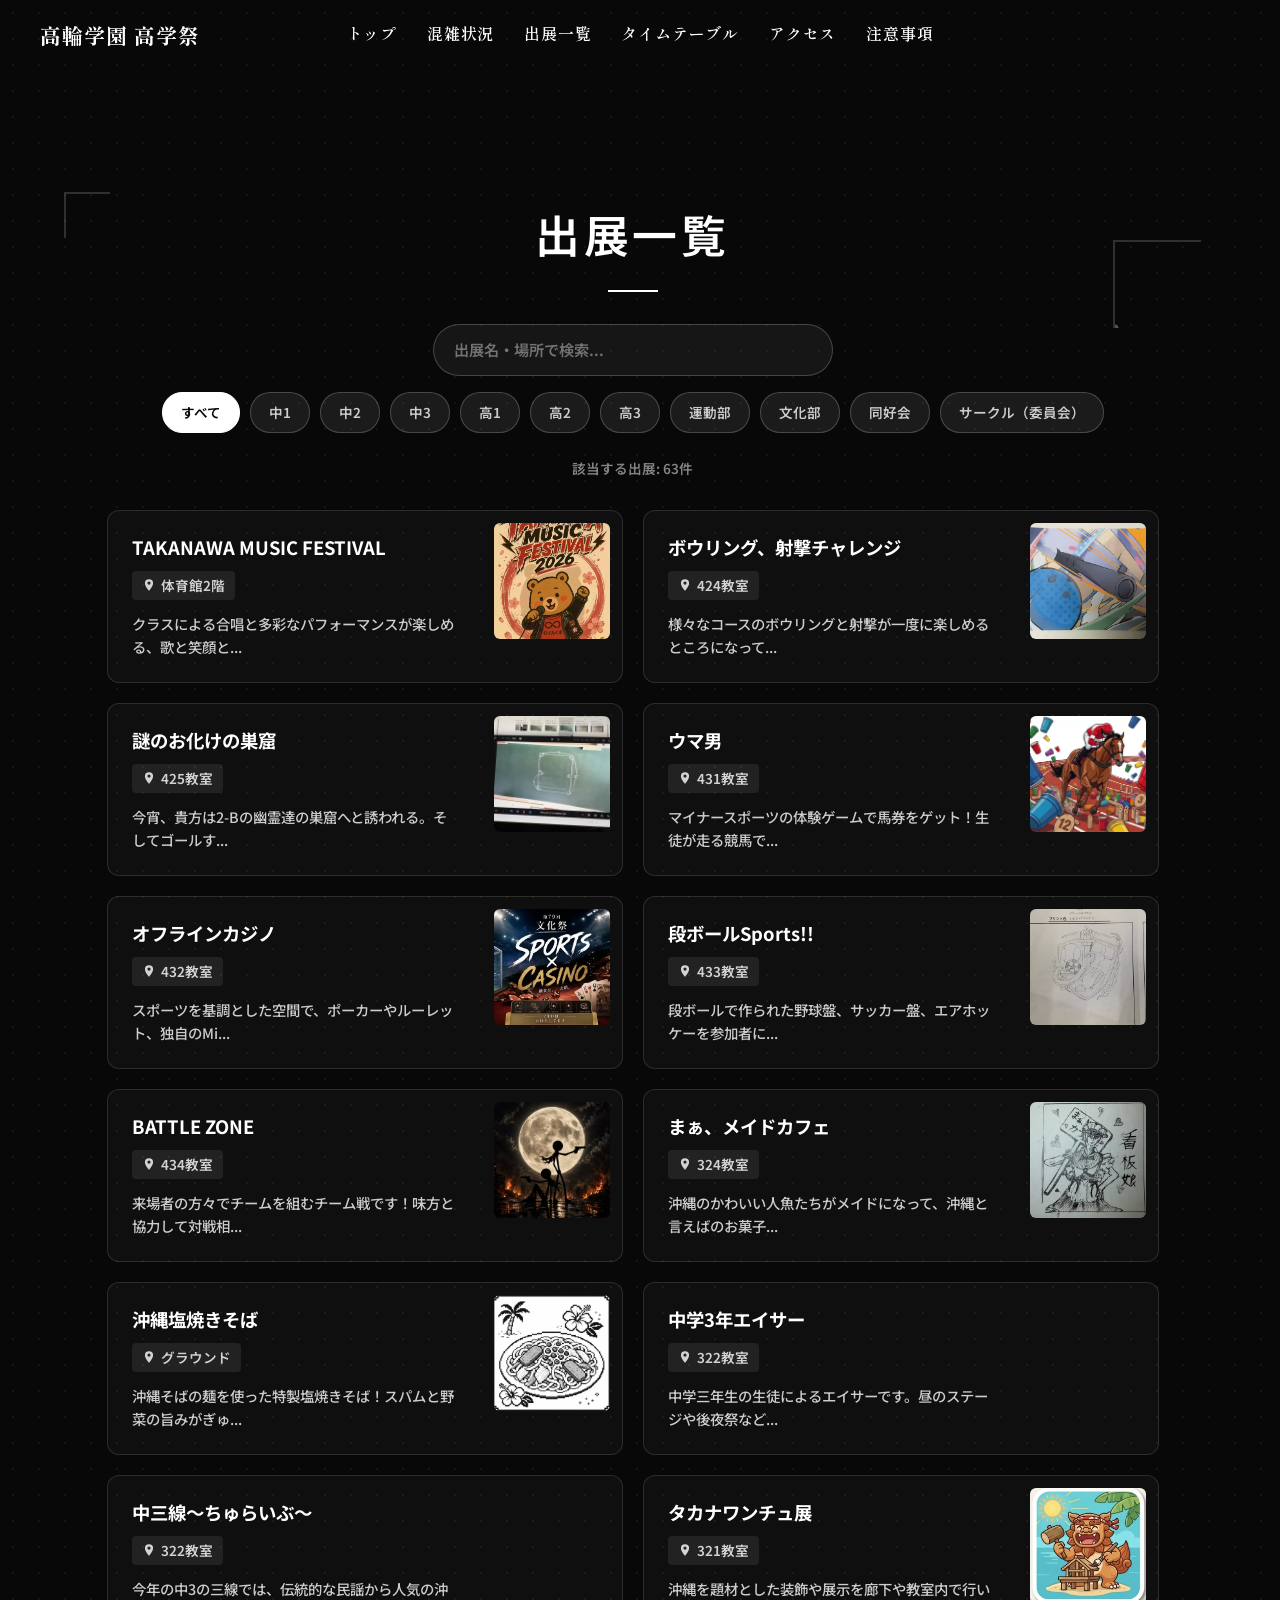
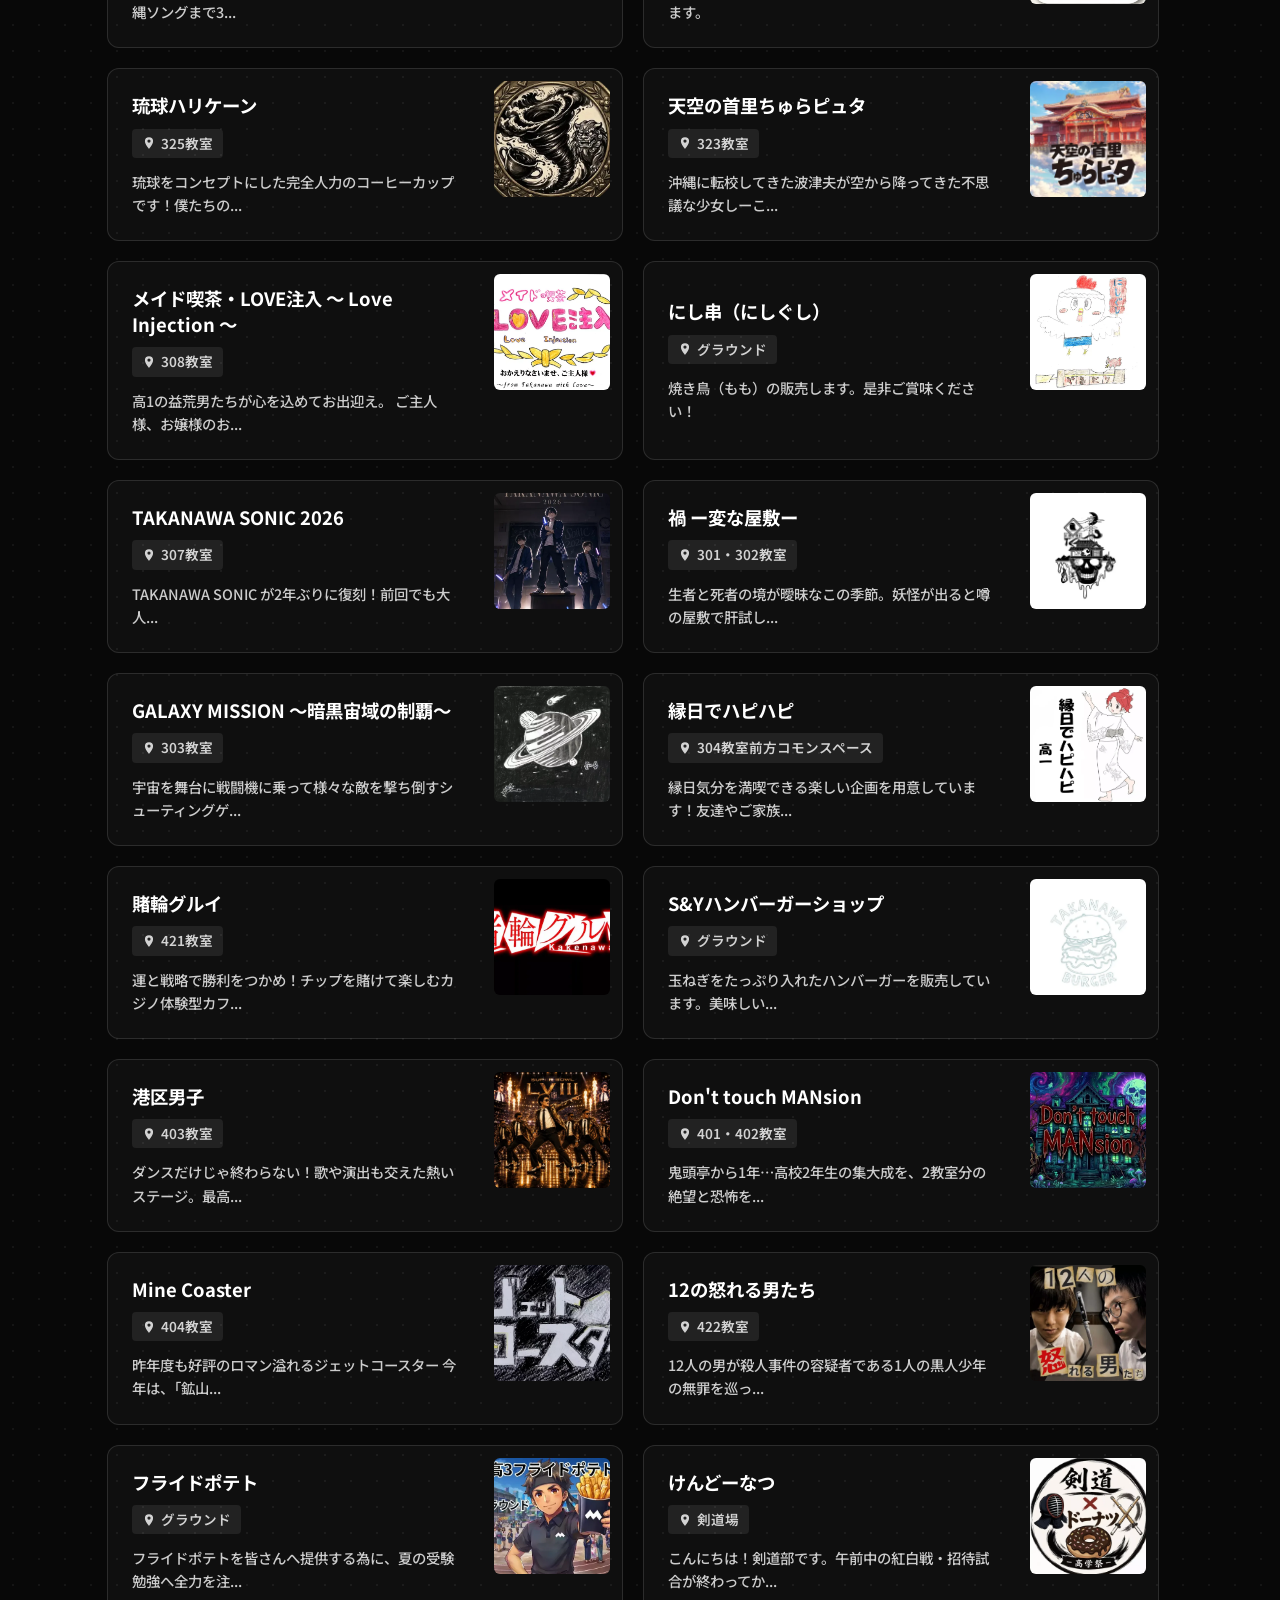
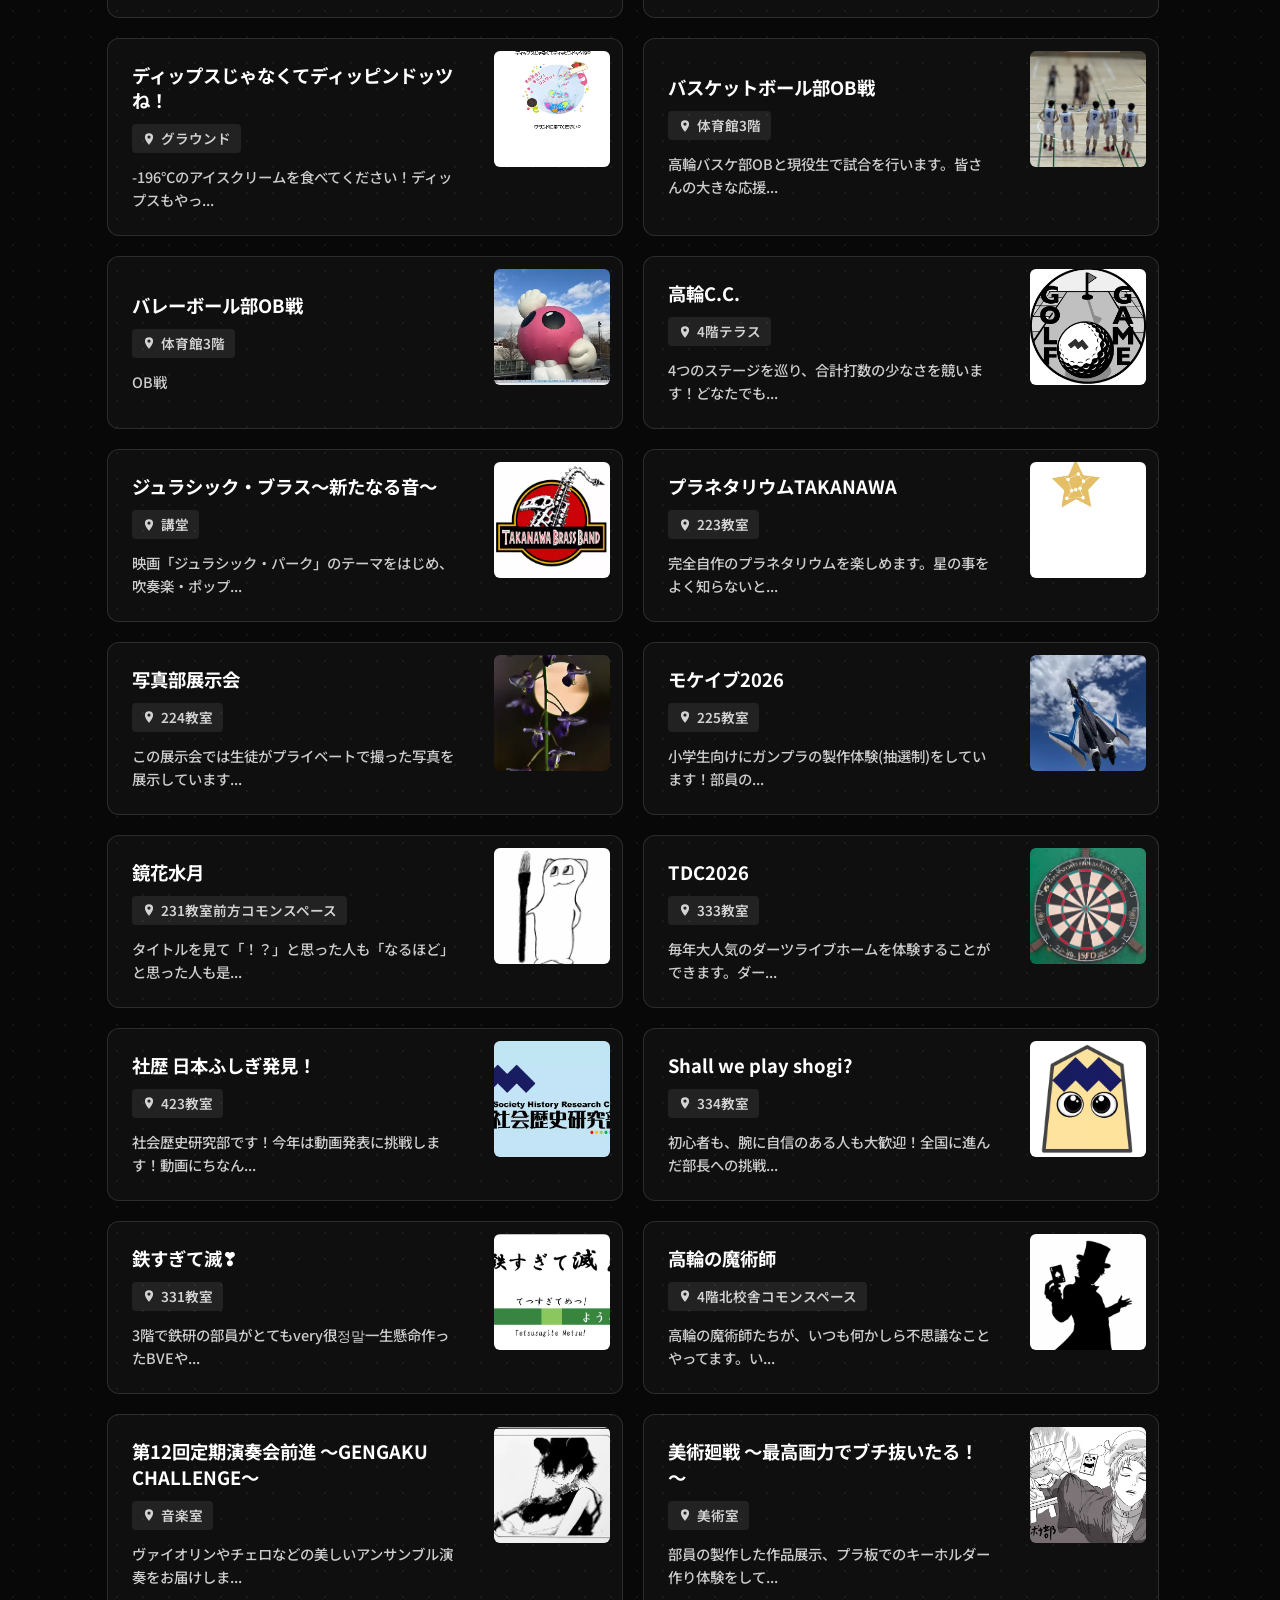
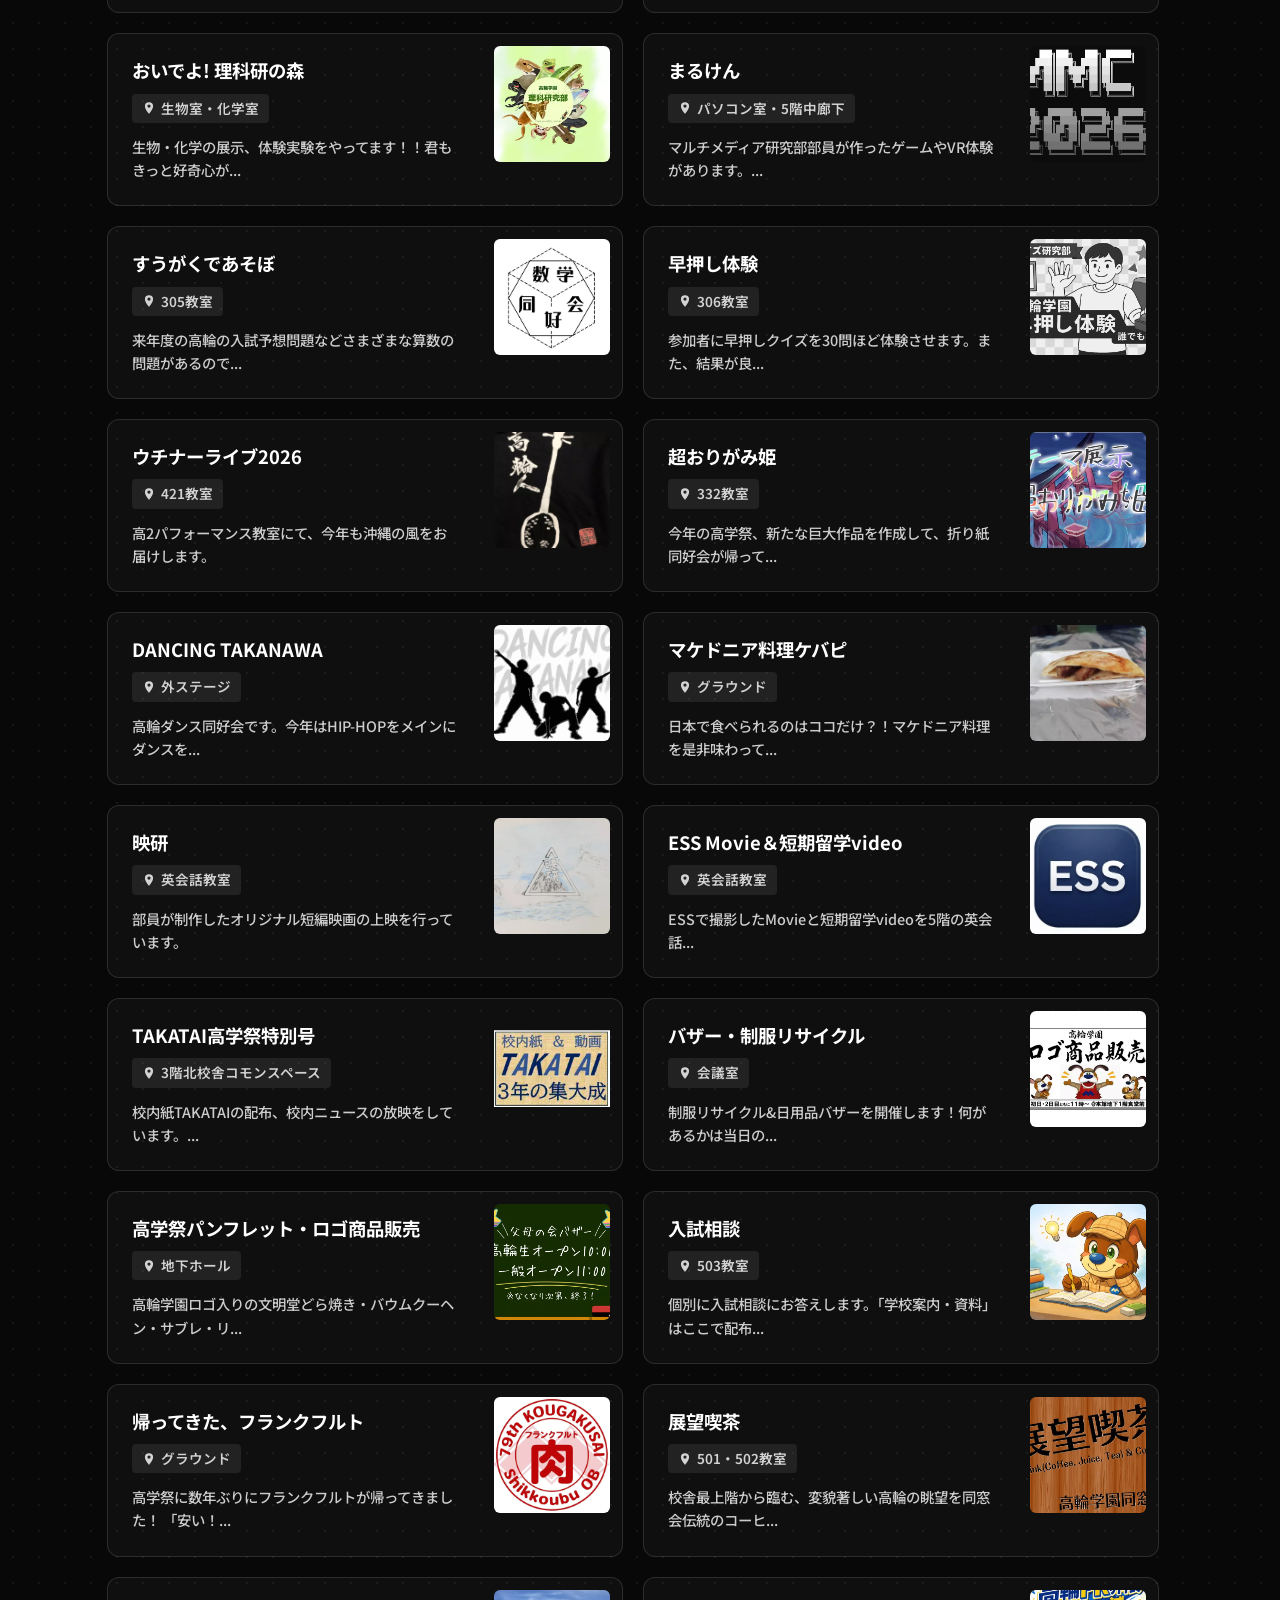
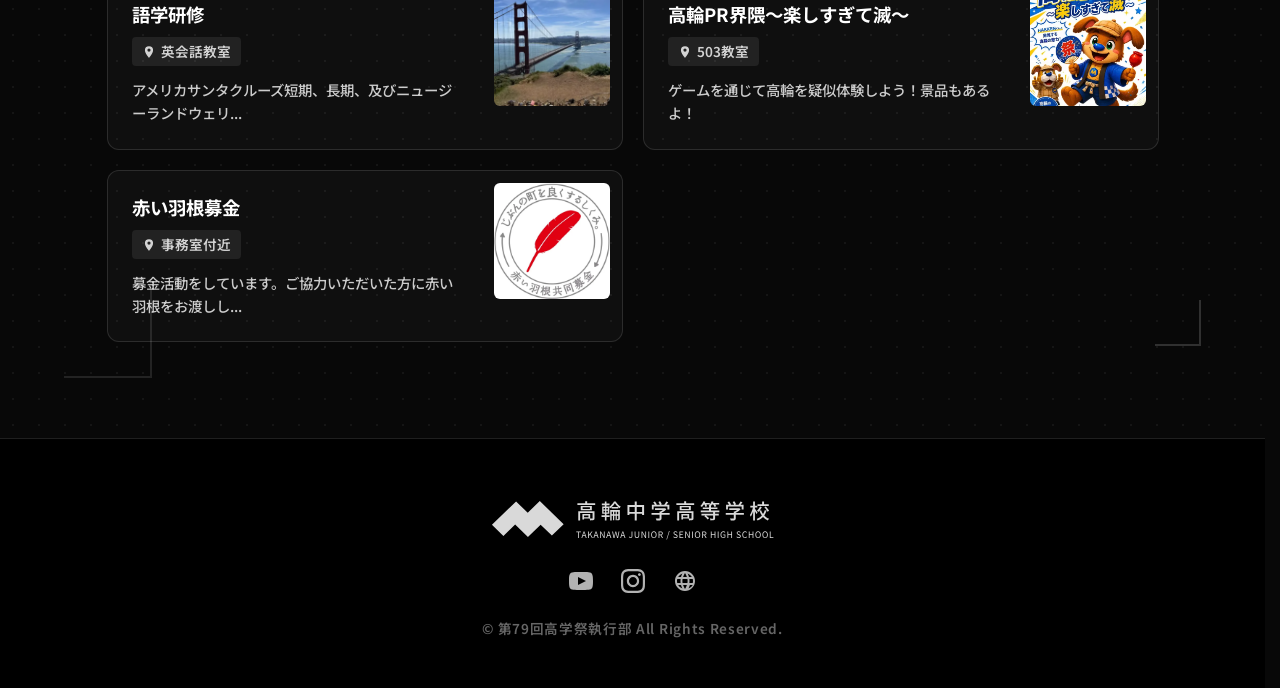
==== commit 0472633b: "Fix: タイムテーブルのグリッド線が右端まで届かないのを修正（スクロール幅を列幅と確定させた）" ====
--- a/projects.html
+++ b/projects.html
@@ -23,7 +23,7 @@
     <link rel="stylesheet"
       href="https://fonts.googleapis.com/css2?family=Noto+Sans+JP:wght@600;700&family=Shippori+Mincho:wght@800&display=swap" />
   </noscript>
-  <link href="./assets/css/style.css?v=20260928" rel="stylesheet" />
+  <link href="./assets/css/style.css?v=20260930" rel="stylesheet" />
 
   <link rel="canonical" href="https://kougakusai.pages.dev/projects.html" />
 
@@ -182,7 +182,7 @@
     ↑
   </a>
 
-  <script src="./assets/js/script.js?v=20260928" defer></script>
+  <script src="./assets/js/script.js?v=20260930" defer></script>
 </body>
 
 </html>
--- a/assets/css/style.css
+++ b/assets/css/style.css
@@ -1450,7 +1450,7 @@
 
 .timetable-calendar {
   min-width: 100%;
-  width: max-content;
+  width: 100%;
 }
 
 .timetable-calendar-header {
@@ -2254,6 +2254,10 @@
     min-width: clamp(220px, 64vw, 280px);
   }
 
+  .timetable-calendar {
+    min-width: calc(48px + clamp(220px, 64vw, 280px) * 3);
+  }
+
   .timetable-axis-spacer,
   .timetable-axis {
     flex-basis: 48px;
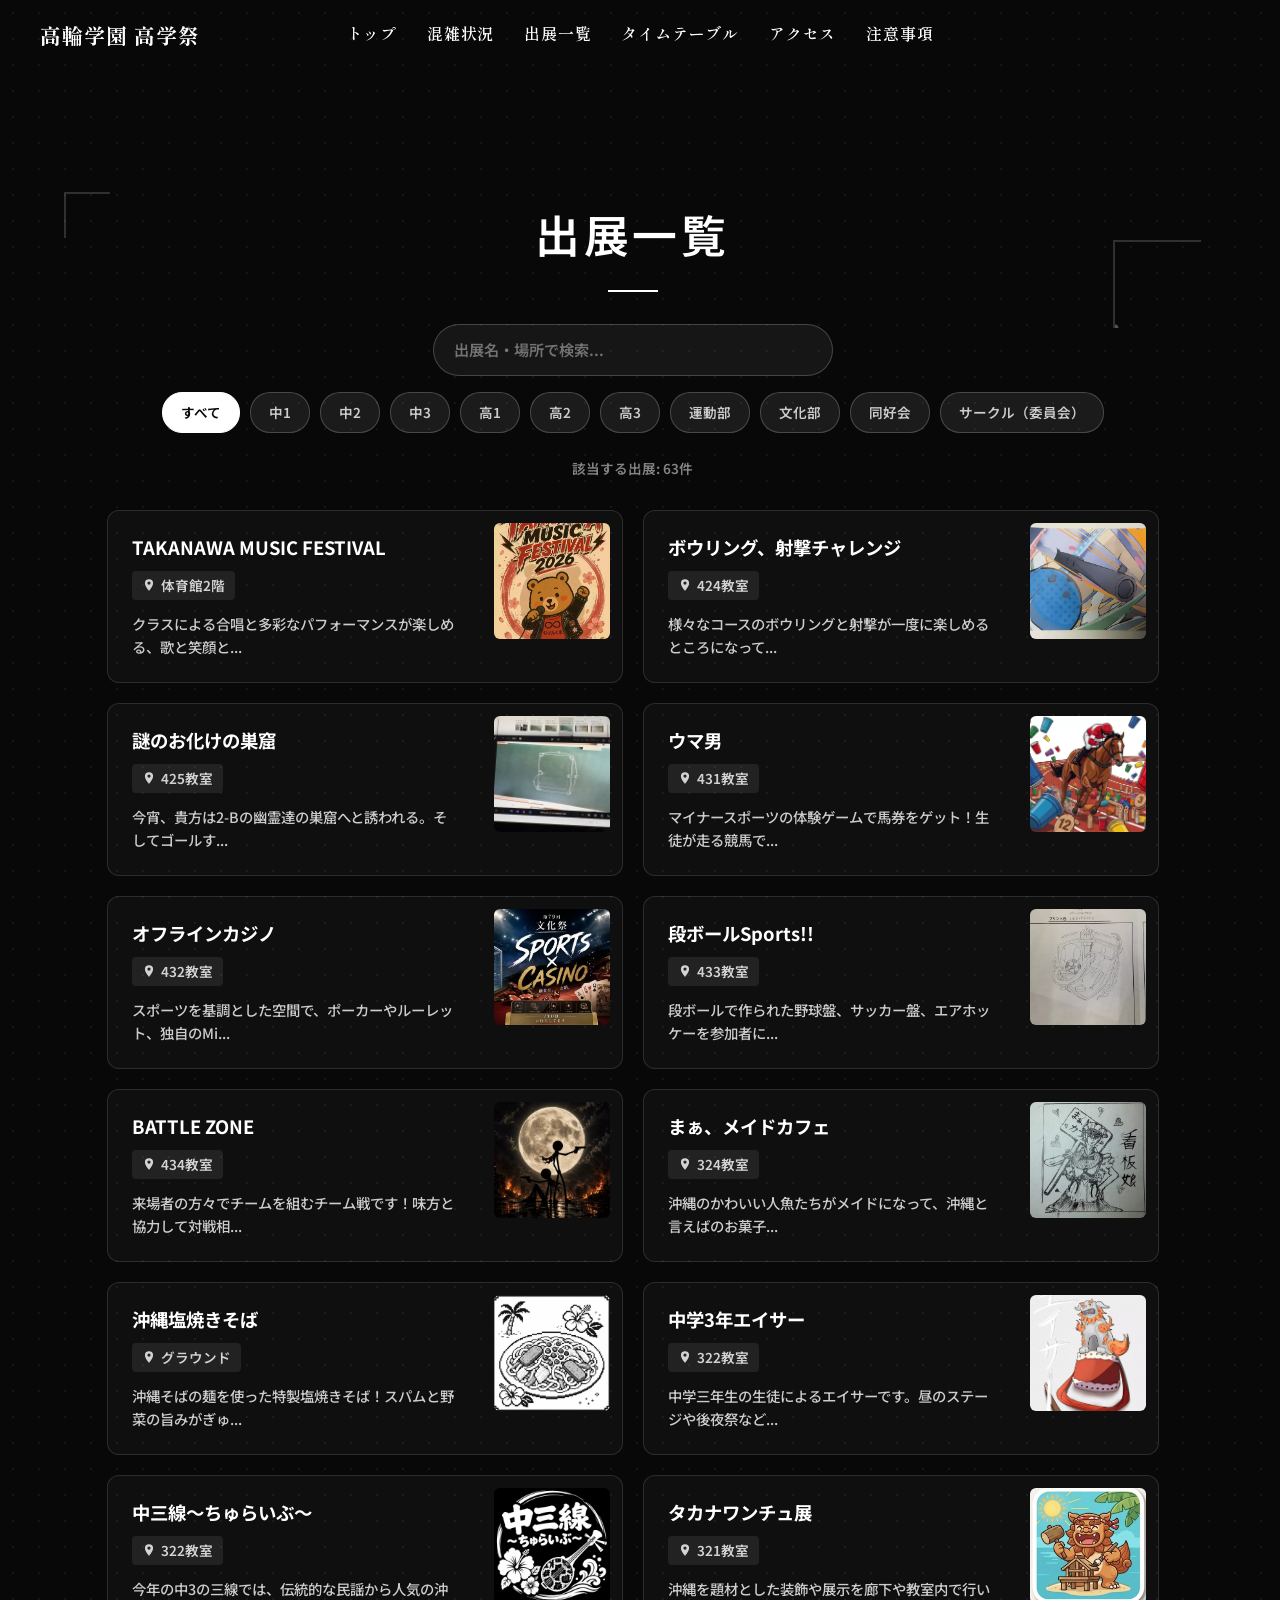
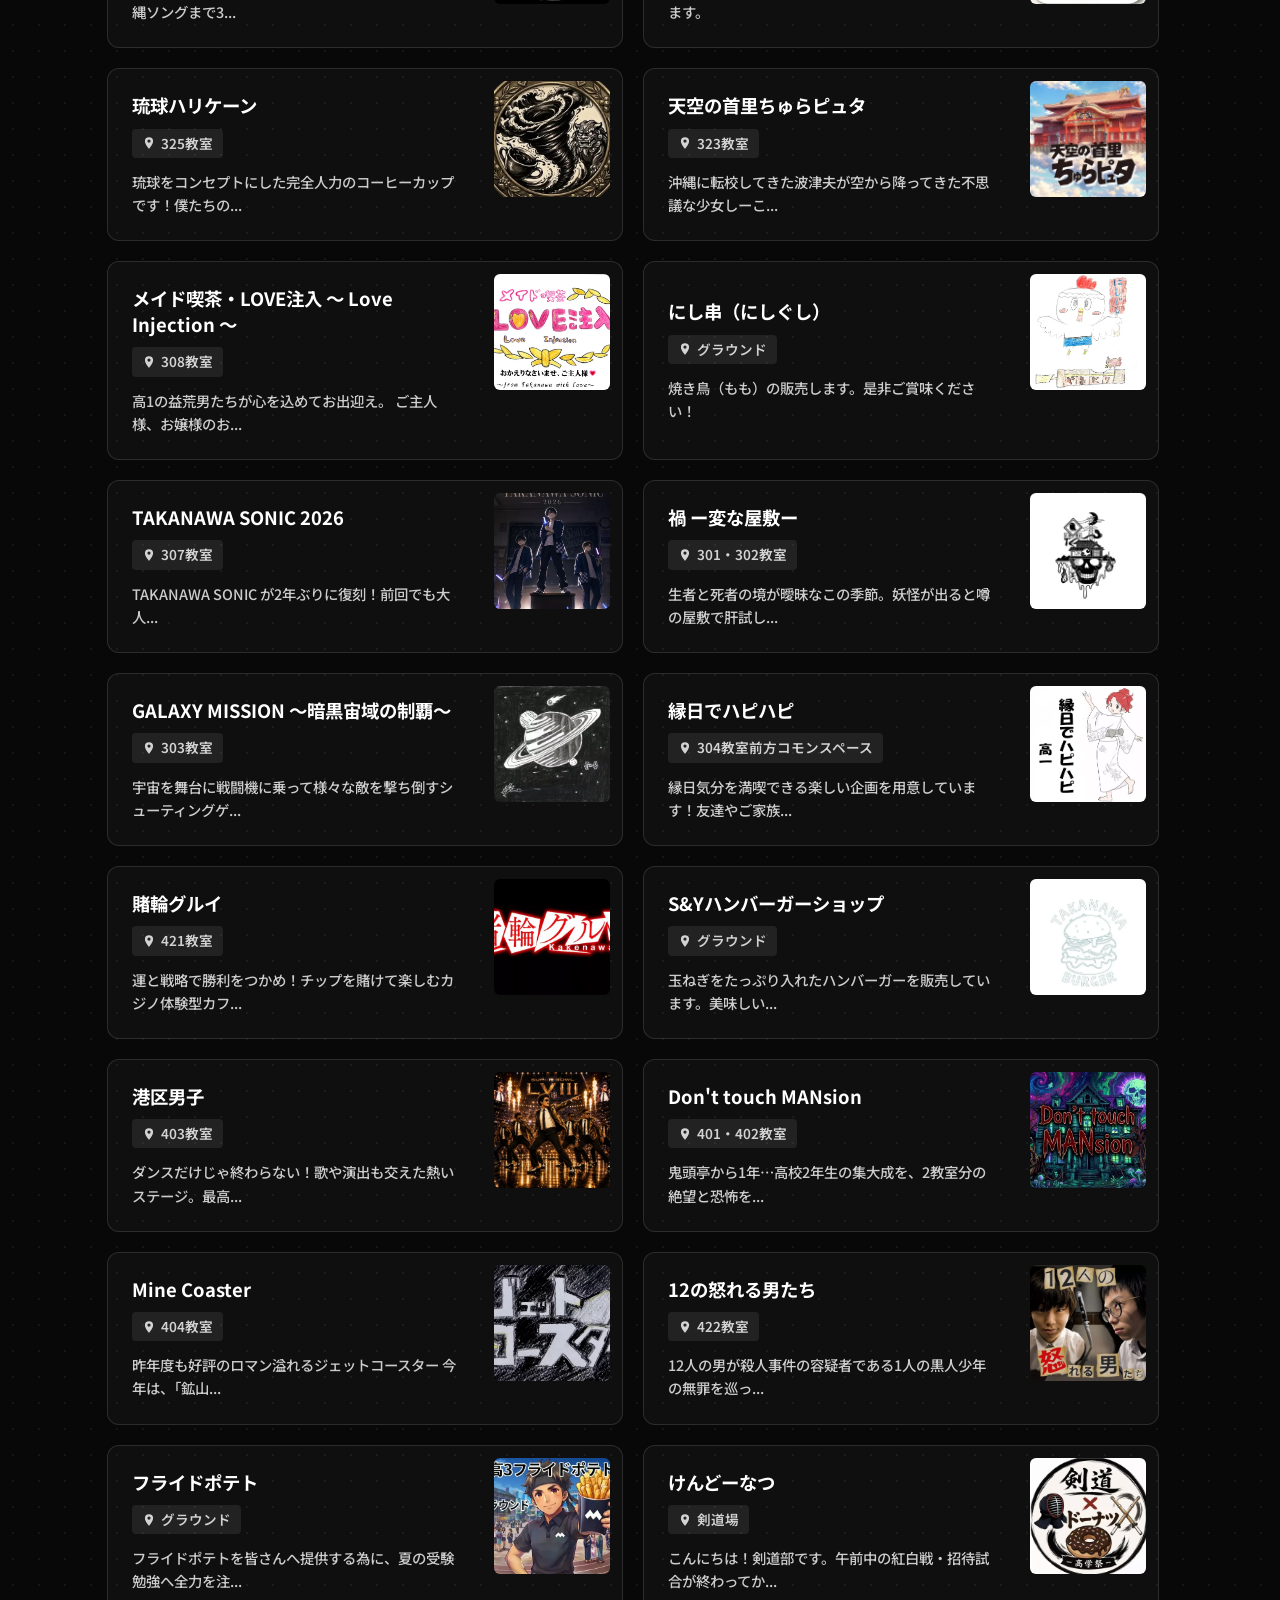
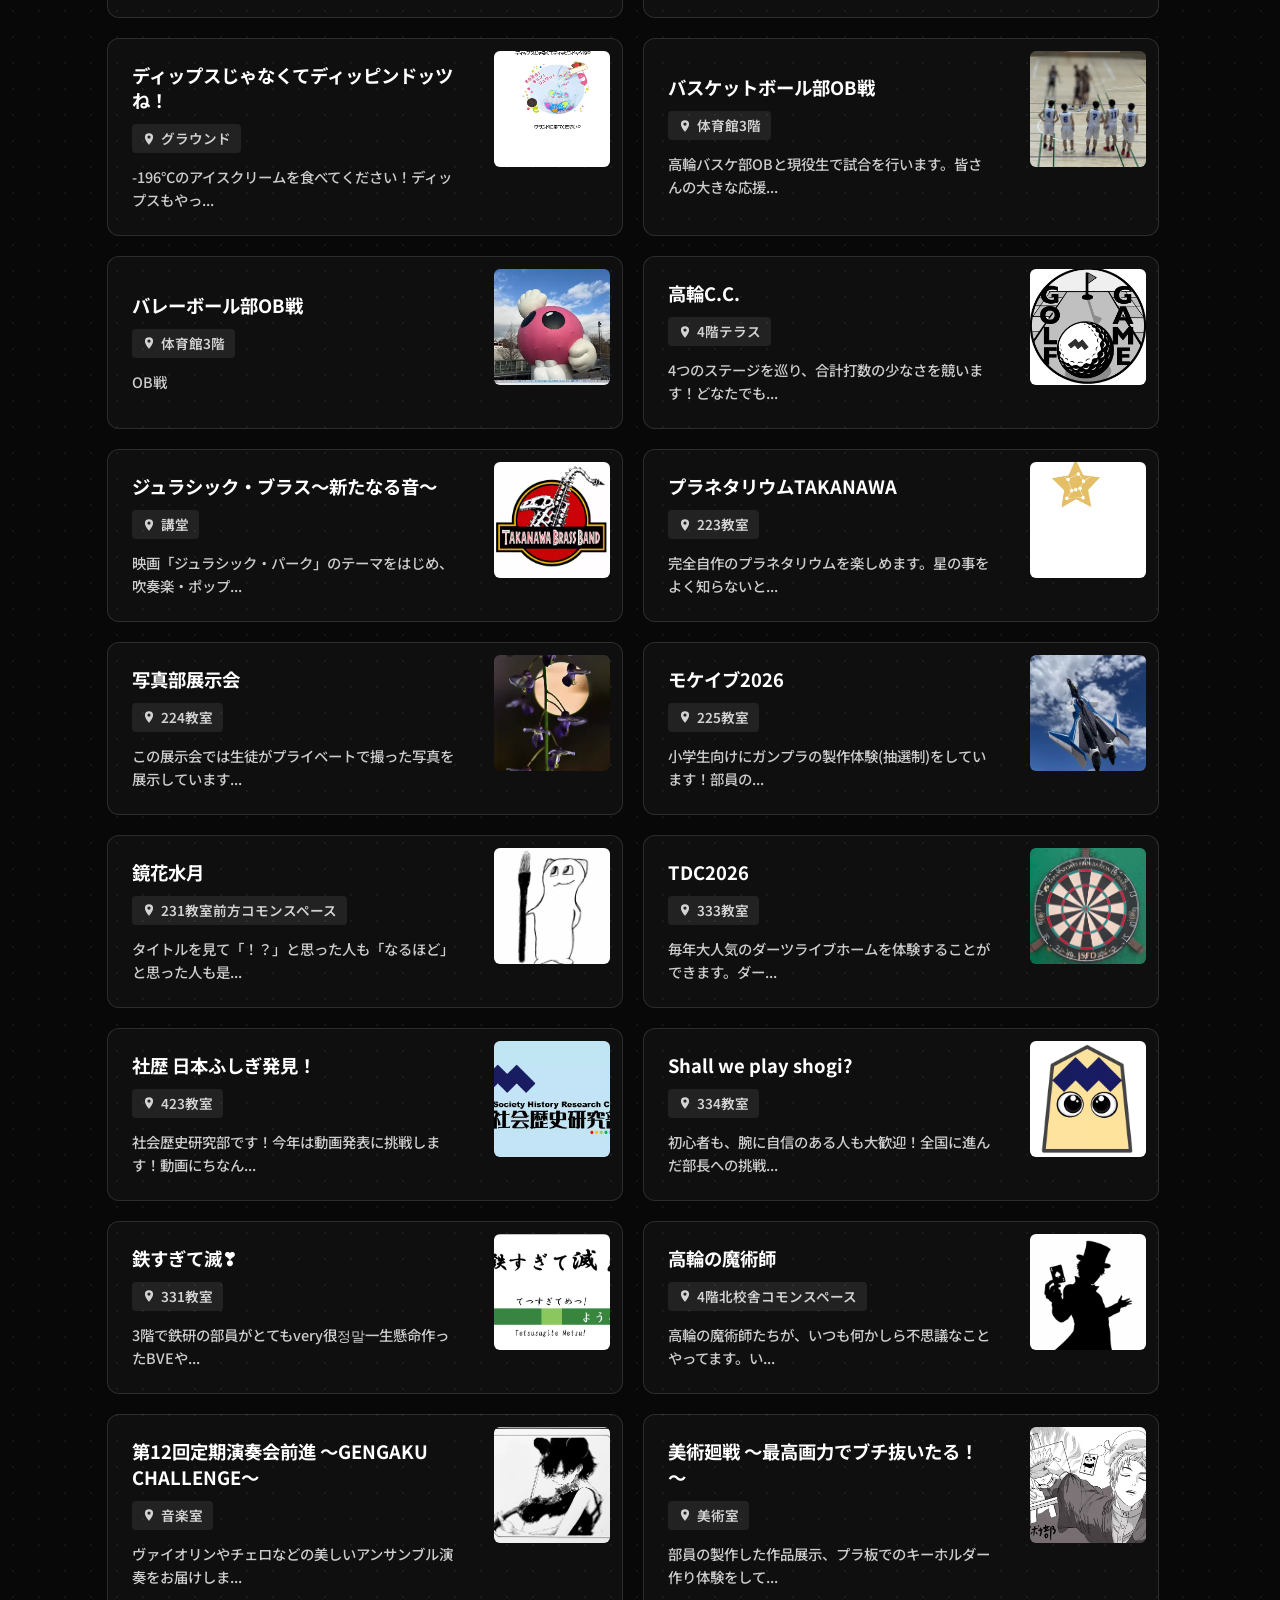
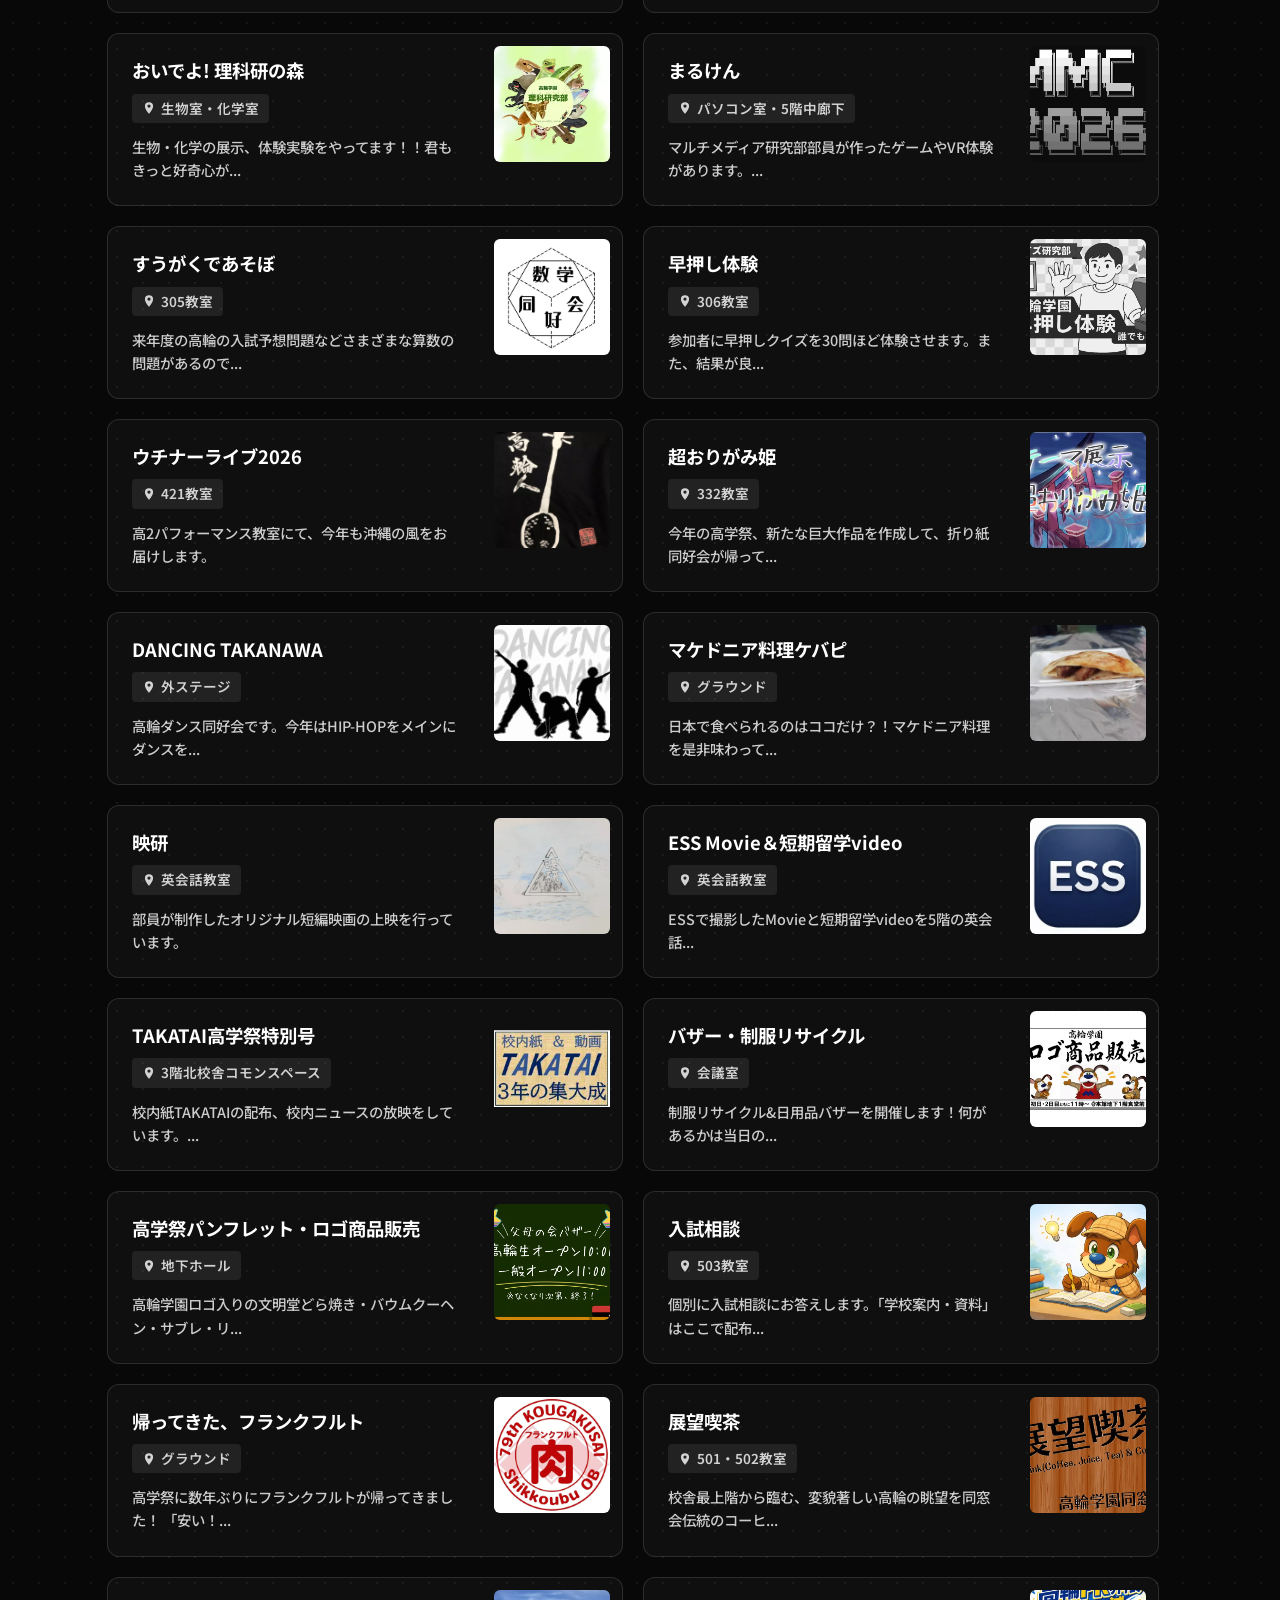
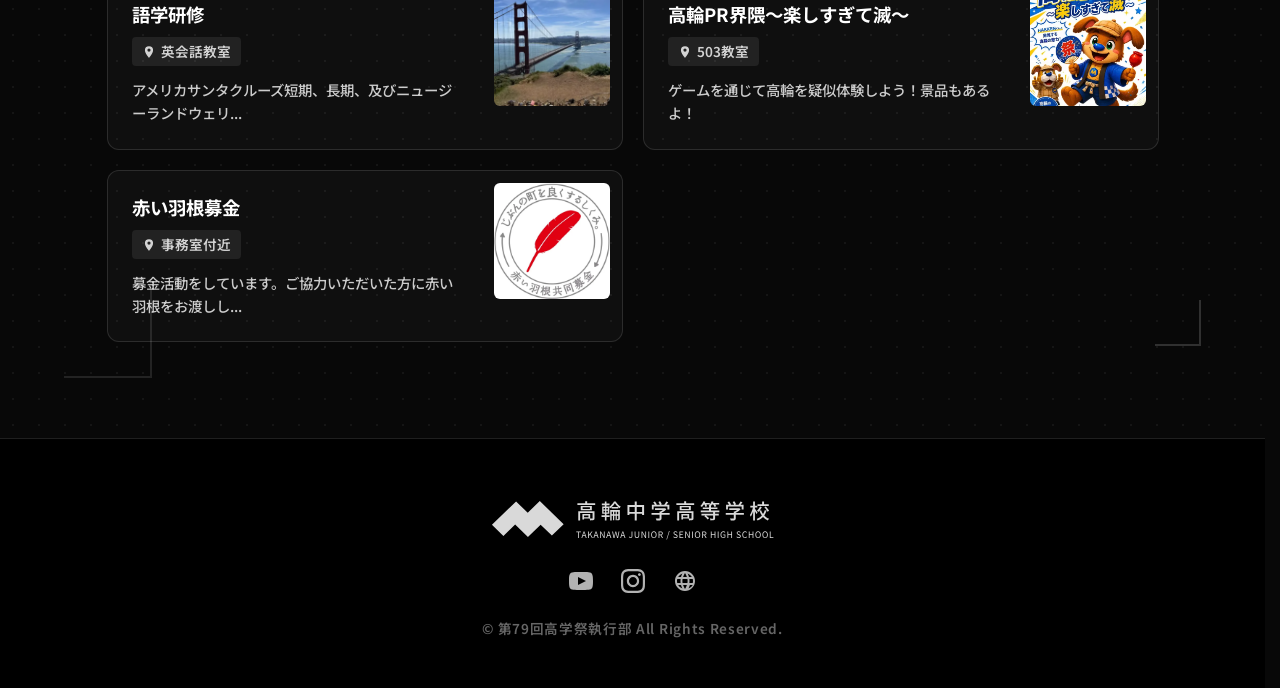
==== commit 896c11b4: "Improve: サブページにRoboto追加・iPhone safe-area対応・時刻解析を〜形式に対応" ====
--- a/projects.html
+++ b/projects.html
@@ -15,15 +15,15 @@
   <link rel="preconnect" href="https://fonts.gstatic.com" crossorigin />
 
   <link rel="preload" as="style"
-    href="https://fonts.googleapis.com/css2?family=Noto+Sans+JP:wght@600;700&family=Shippori+Mincho:wght@800&display=swap" />
+    href="https://fonts.googleapis.com/css2?family=Noto+Sans+JP:wght@600;700&family=Shippori+Mincho:wght@800&family=Roboto:wght@400;700&display=swap" />
   <link rel="stylesheet"
-    href="https://fonts.googleapis.com/css2?family=Noto+Sans+JP:wght@600;700&family=Shippori+Mincho:wght@800&display=swap"
+    href="https://fonts.googleapis.com/css2?family=Noto+Sans+JP:wght@600;700&family=Shippori+Mincho:wght@800&family=Roboto:wght@400;700&display=swap"
     media="print" onload="this.media='all'" />
   <noscript>
     <link rel="stylesheet"
-      href="https://fonts.googleapis.com/css2?family=Noto+Sans+JP:wght@600;700&family=Shippori+Mincho:wght@800&display=swap" />
+      href="https://fonts.googleapis.com/css2?family=Noto+Sans+JP:wght@600;700&family=Shippori+Mincho:wght@800&family=Roboto:wght@400;700&display=swap" />
   </noscript>
-  <link href="./assets/css/style.css?v=20260930" rel="stylesheet" />
+  <link href="./assets/css/style.css?v=20261001" rel="stylesheet" />
 
   <link rel="canonical" href="https://kougakusai.pages.dev/projects.html" />
 
@@ -182,7 +182,7 @@
     ↑
   </a>
 
-  <script src="./assets/js/script.js?v=20260930" defer></script>
+  <script src="./assets/js/script.js?v=20261001" defer></script>
 </body>
 
 </html>
--- a/assets/css/style.css
+++ b/assets/css/style.css
@@ -19,7 +19,7 @@
   justify-content: space-between;
   align-items: center;
   width: 100%;
-  padding: 18px 40px;
+  padding: max(18px, env(safe-area-inset-top, 0px)) 40px;
   font-family: Shippori Mincho, serif;
   font-weight: 800;
   transition: background-color 0.4s, backdrop-filter 0.4s;
@@ -1785,7 +1785,7 @@
   transition: opacity 0.3s, background-color 0.3s, color 0.3s, visibility 0.3s;
   display: flex;
   position: fixed;
-  bottom: 24px;
+bottom: max(24px, env(safe-area-inset-bottom, 0px));
   right: 24px;
 }
 
@@ -2044,7 +2044,7 @@
     height: 40px;
     display: flex;
     position: absolute;
-    top: 20px;
+    top: max(20px, env(safe-area-inset-top, 0px));
     right: 20px;
   }
 
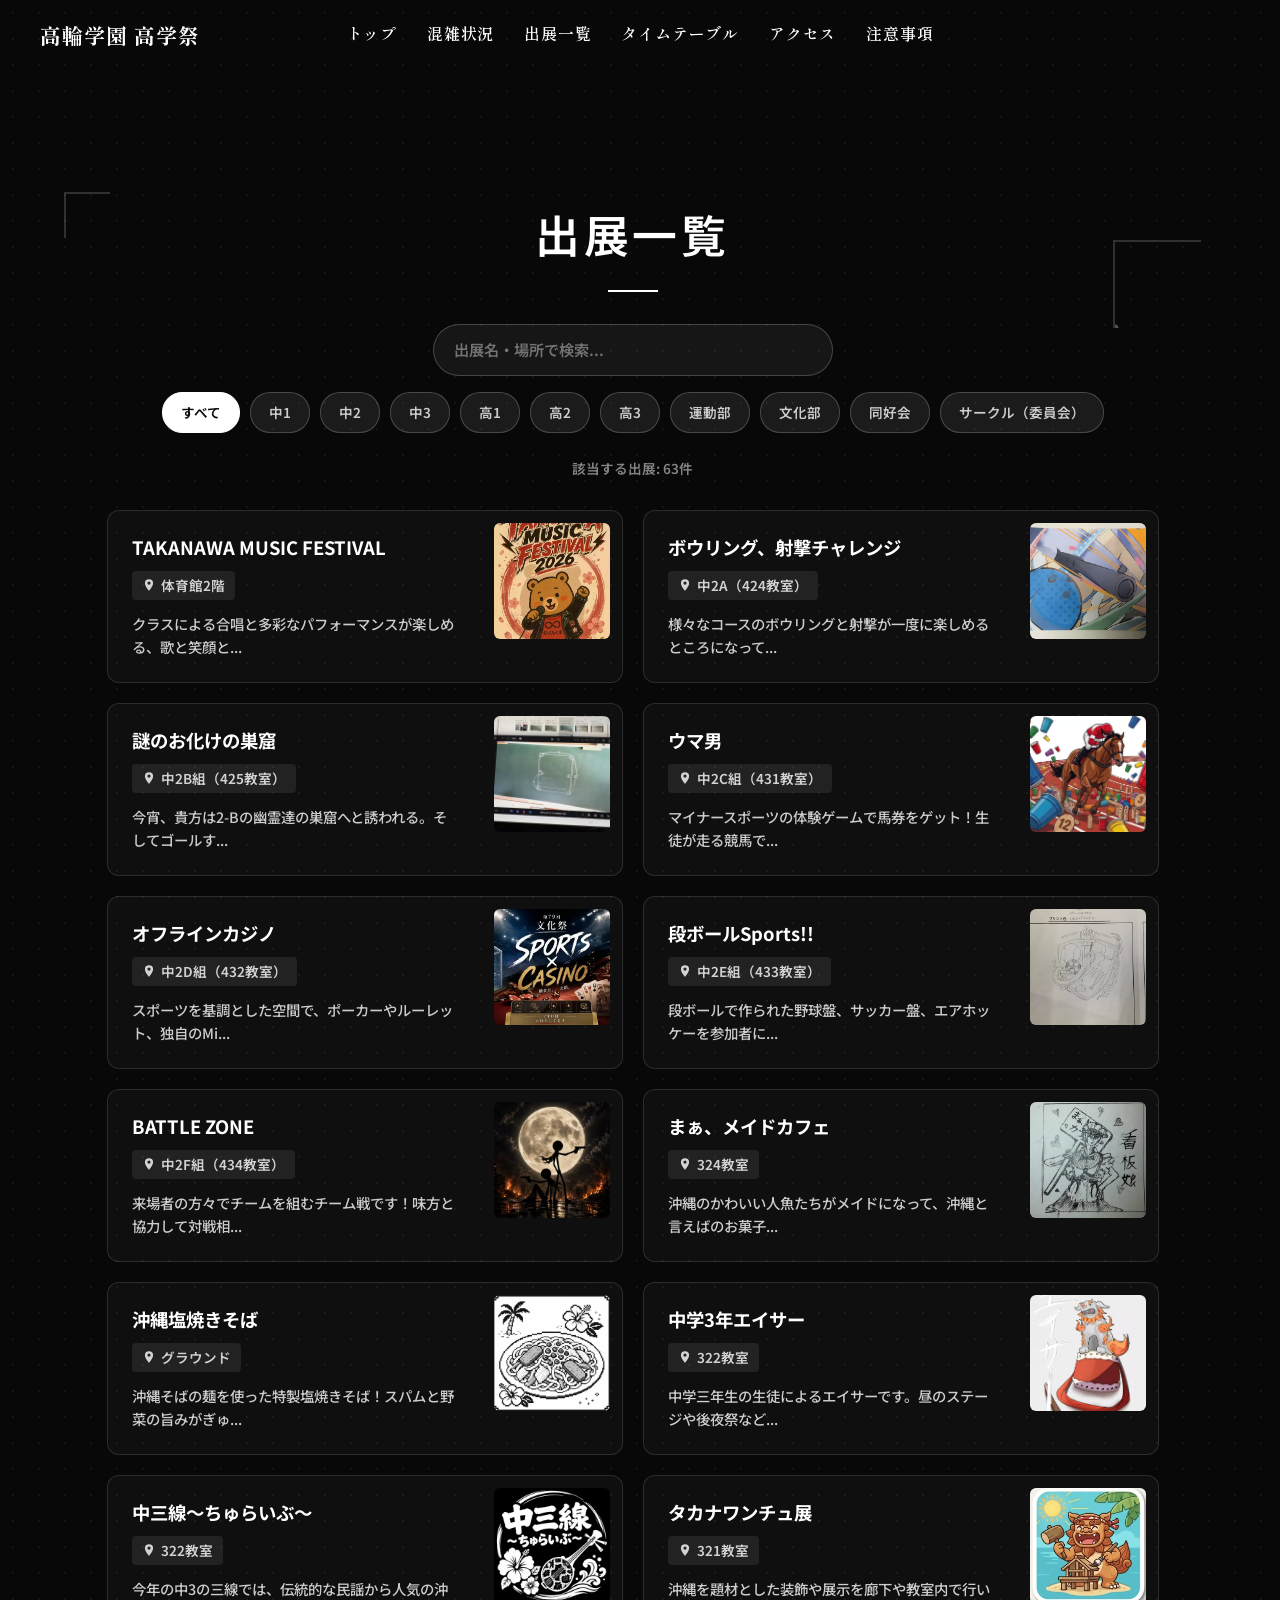
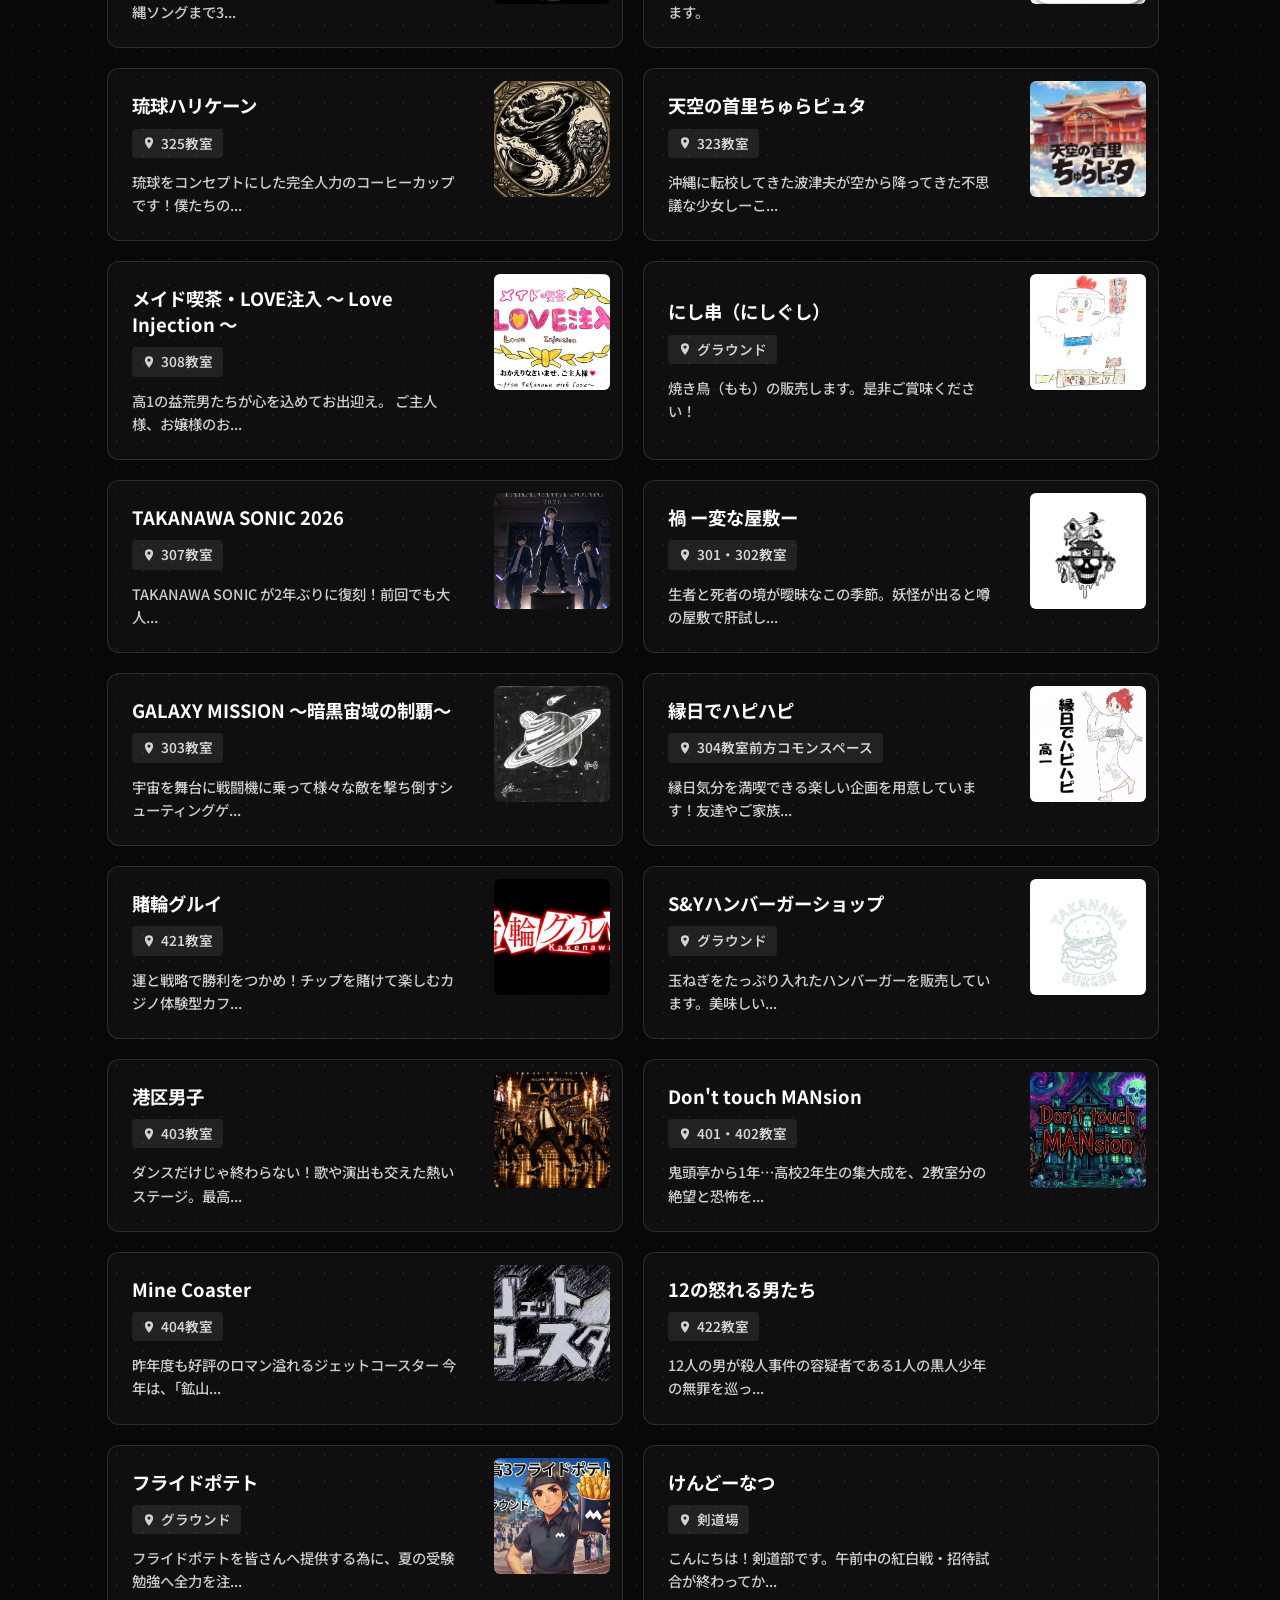
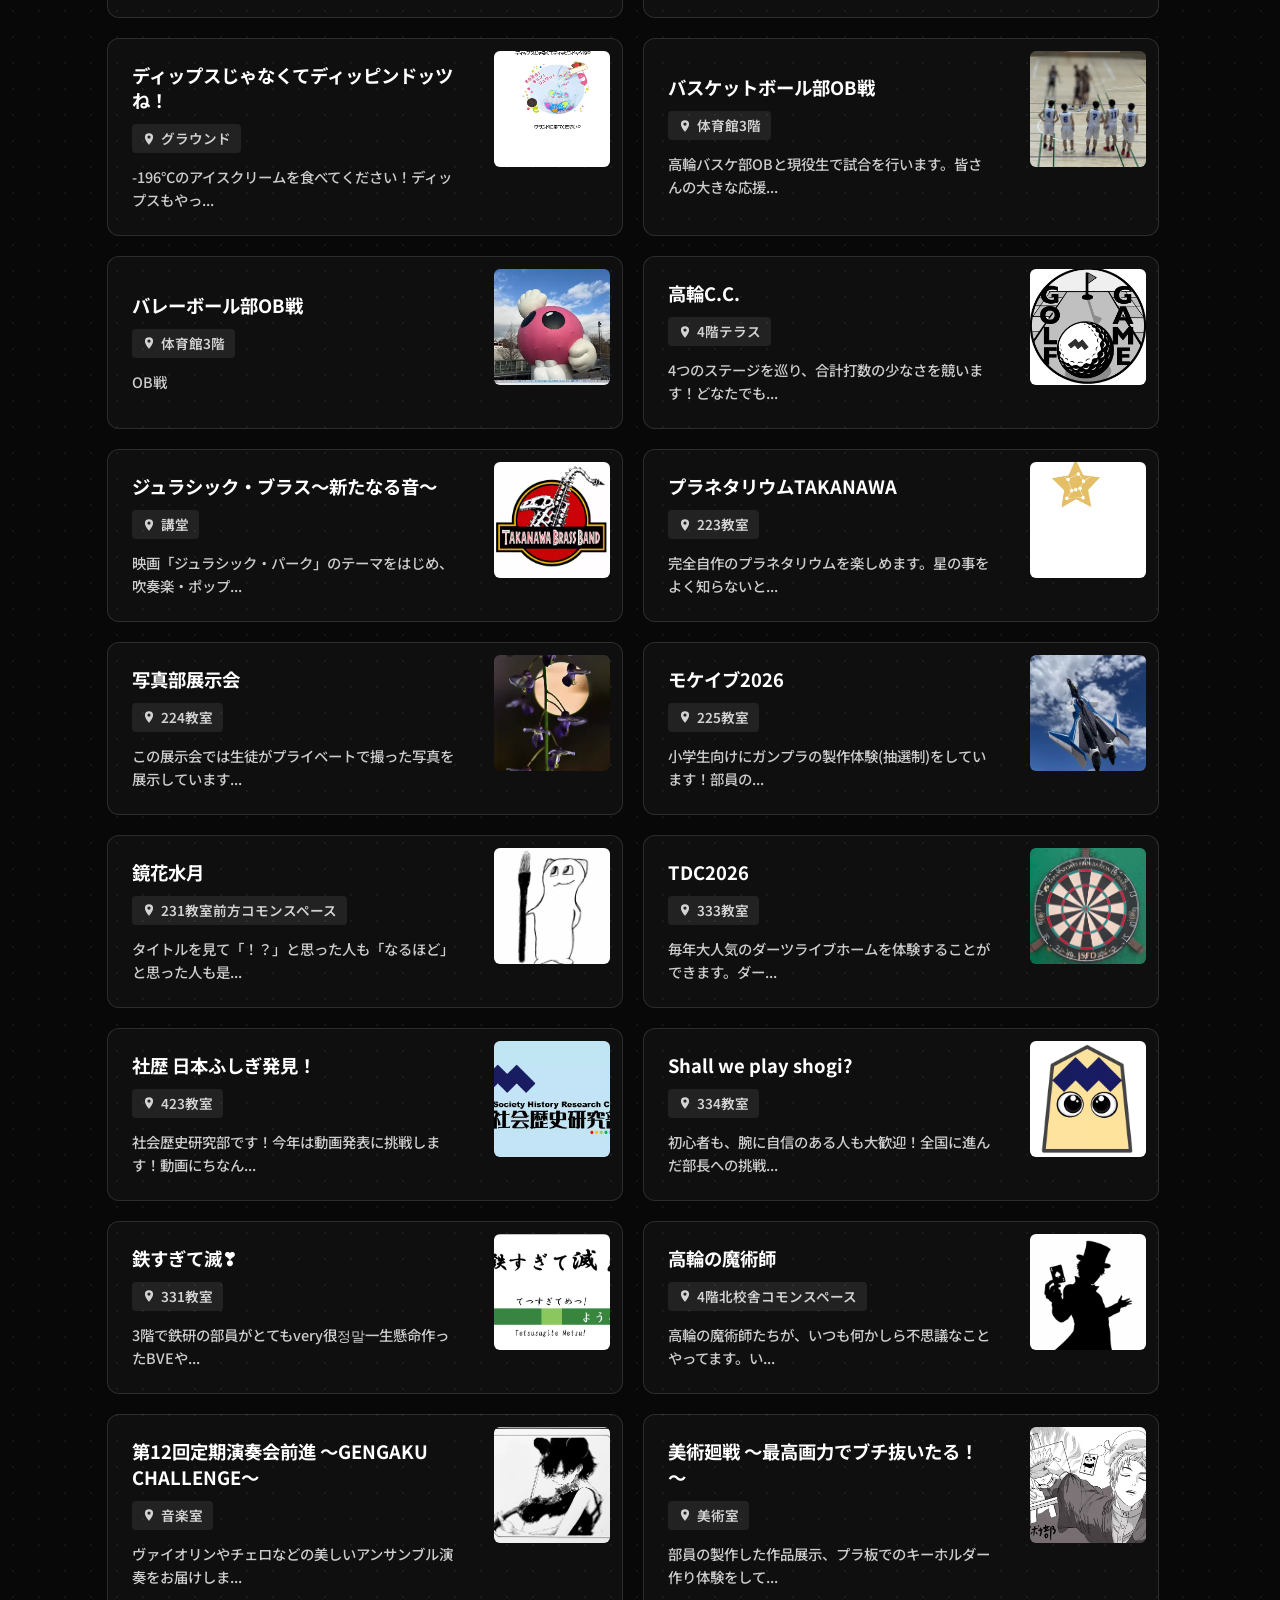
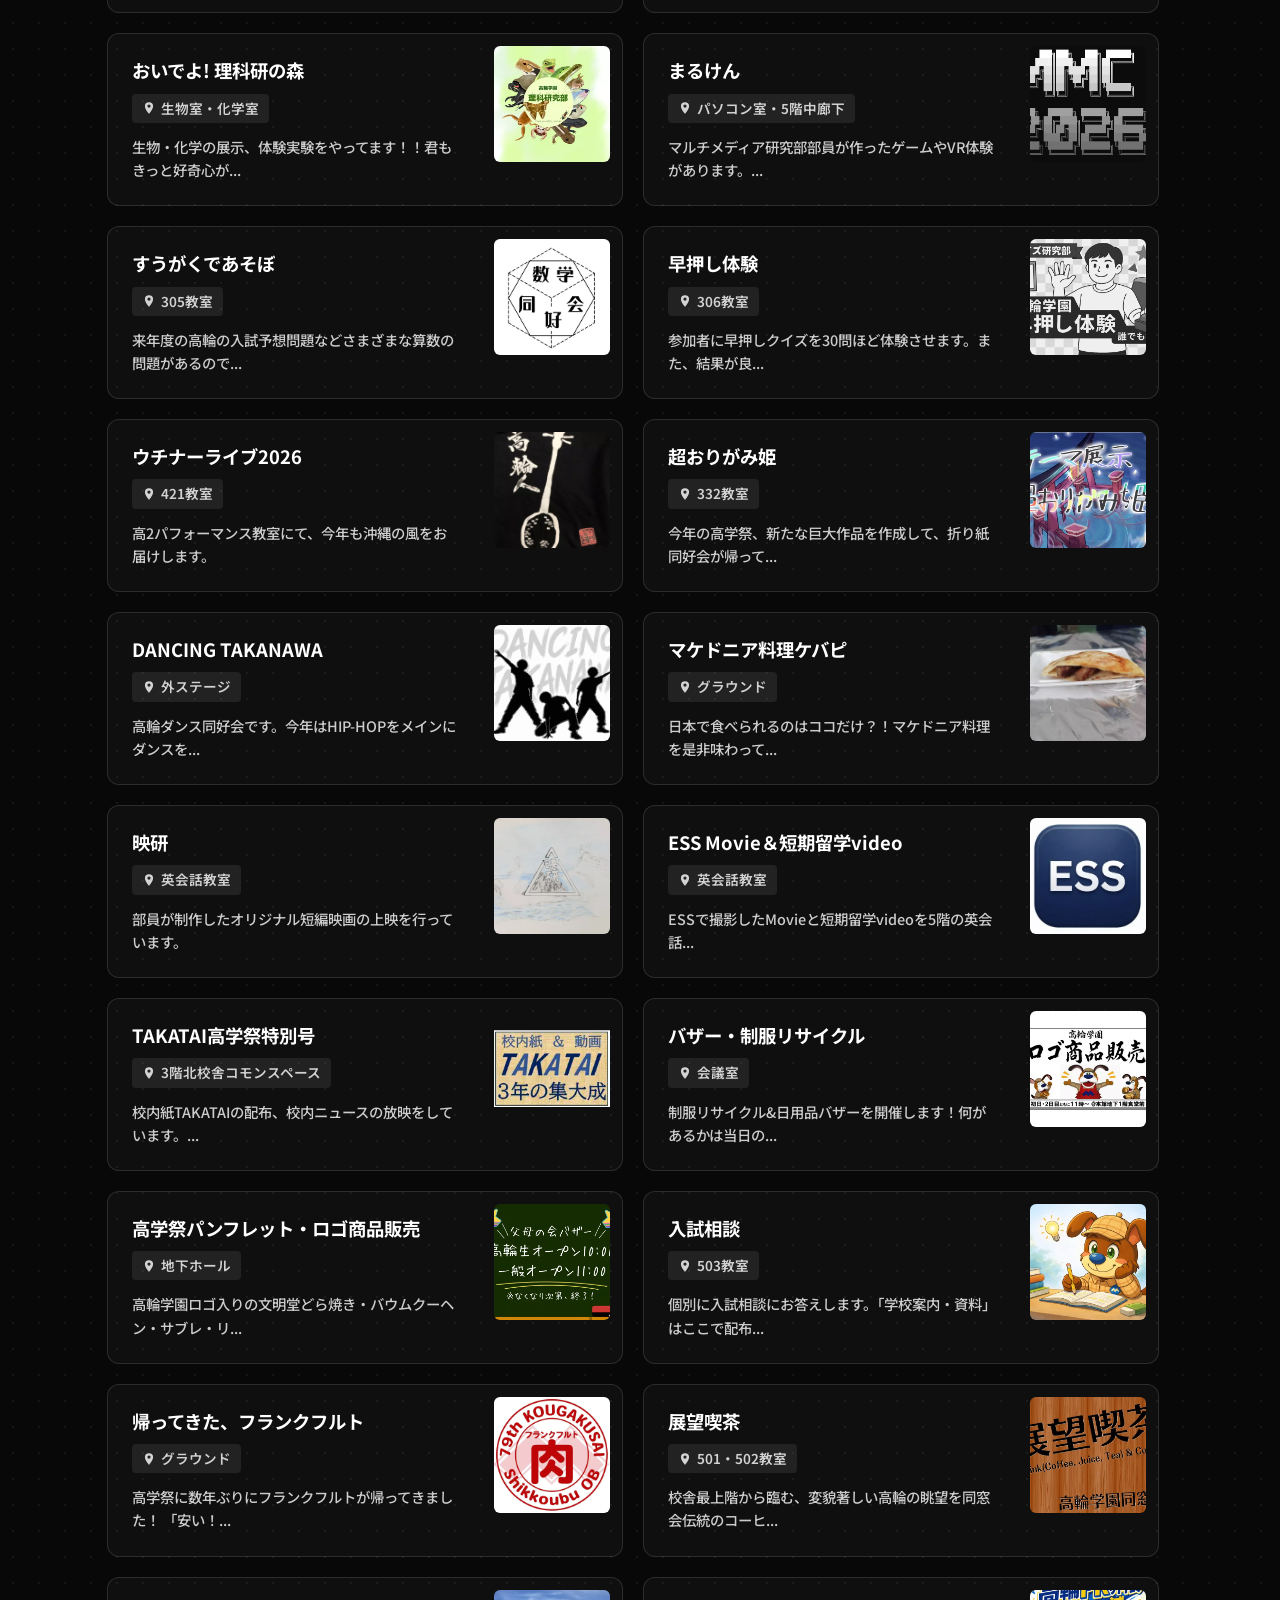
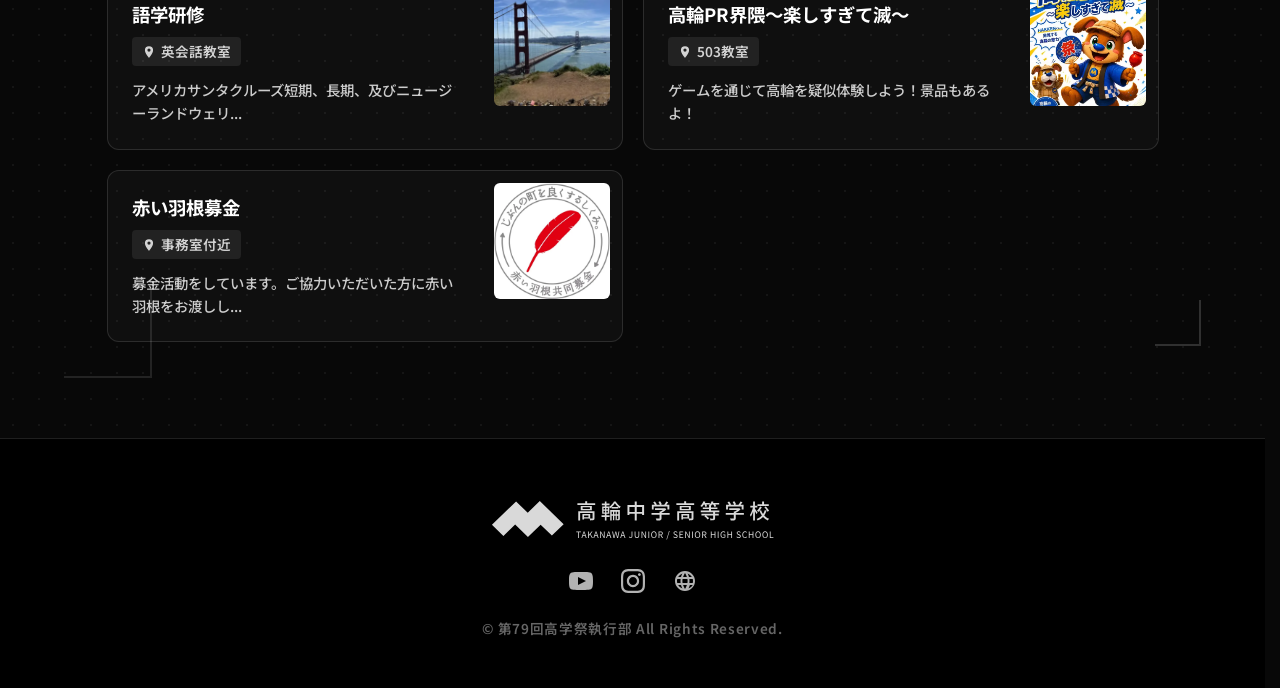
==== commit deb00ab6: "Perf: 背景画像をAVIF化しCSS/JSのキャッシュをimmutableに変更" ====
--- a/projects.html
+++ b/projects.html
@@ -9,7 +9,7 @@
   <meta name="description" content="第79回高学祭の出展一覧ページです。クラス、部活動、同好会などの出展情報を検索・閲覧できます。" />
   <link rel="icon" href="./favicon.png" type="image/png">
 
-  <link href="./assets/css/destyle.css" rel="stylesheet" />
+  <link href="./assets/css/destyle.css?v=20261002" rel="stylesheet" />
 
   <link rel="preconnect" href="https://fonts.googleapis.com" />
   <link rel="preconnect" href="https://fonts.gstatic.com" crossorigin />
@@ -23,7 +23,7 @@
     <link rel="stylesheet"
       href="https://fonts.googleapis.com/css2?family=Noto+Sans+JP:wght@600;700&family=Shippori+Mincho:wght@800&family=Roboto:wght@400;700&display=swap" />
   </noscript>
-  <link href="./assets/css/style.css?v=20261001" rel="stylesheet" />
+  <link href="./assets/css/style.css?v=20261002" rel="stylesheet" />
 
   <link rel="canonical" href="https://kougakusai.pages.dev/projects.html" />
 
--- a/assets/css/style.css
+++ b/assets/css/style.css
@@ -79,6 +79,10 @@
 .hero {
   z-index: 0;
   background-image: url(../images/background.webp);
+  background-image: image-set(
+    url(../images/background.avif) type("image/avif"),
+    url(../images/background.webp) type("image/webp")
+  );
   background-position: 50%;
   background-repeat: no-repeat;
   background-size: cover;
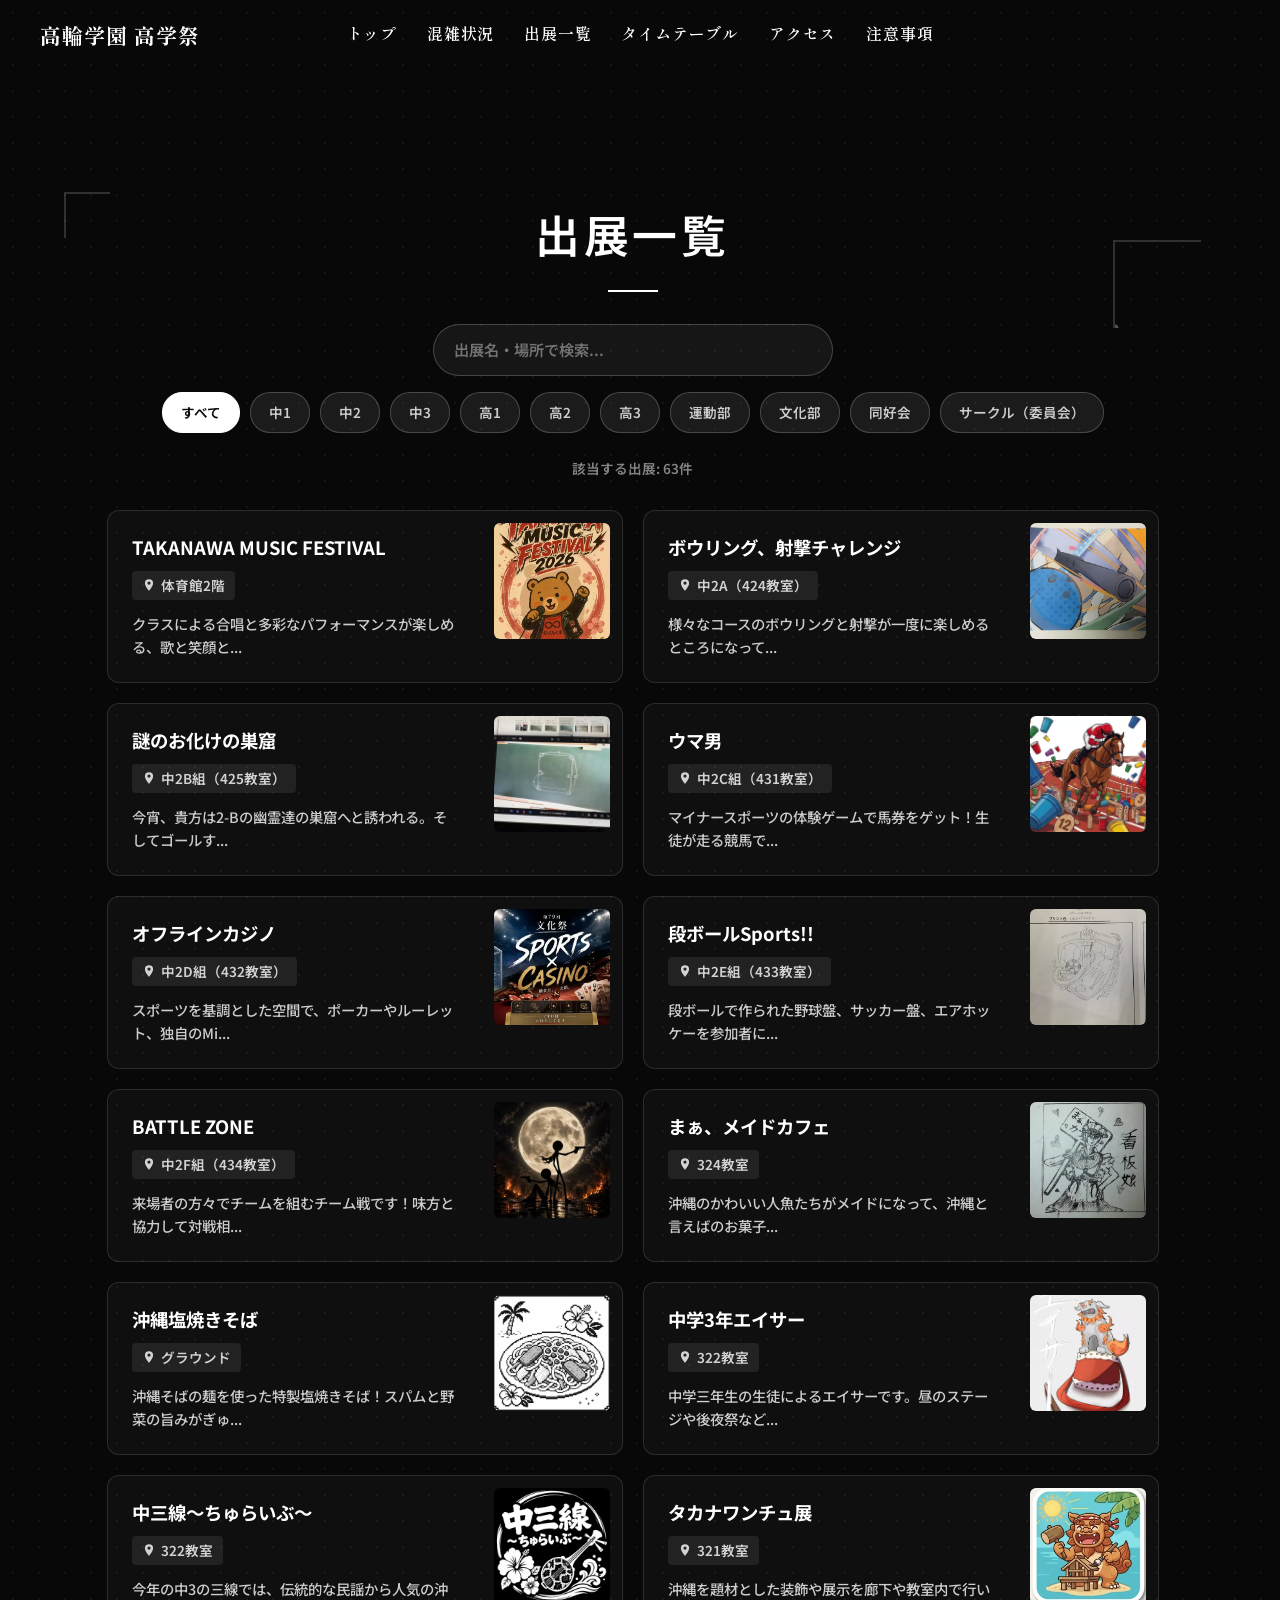
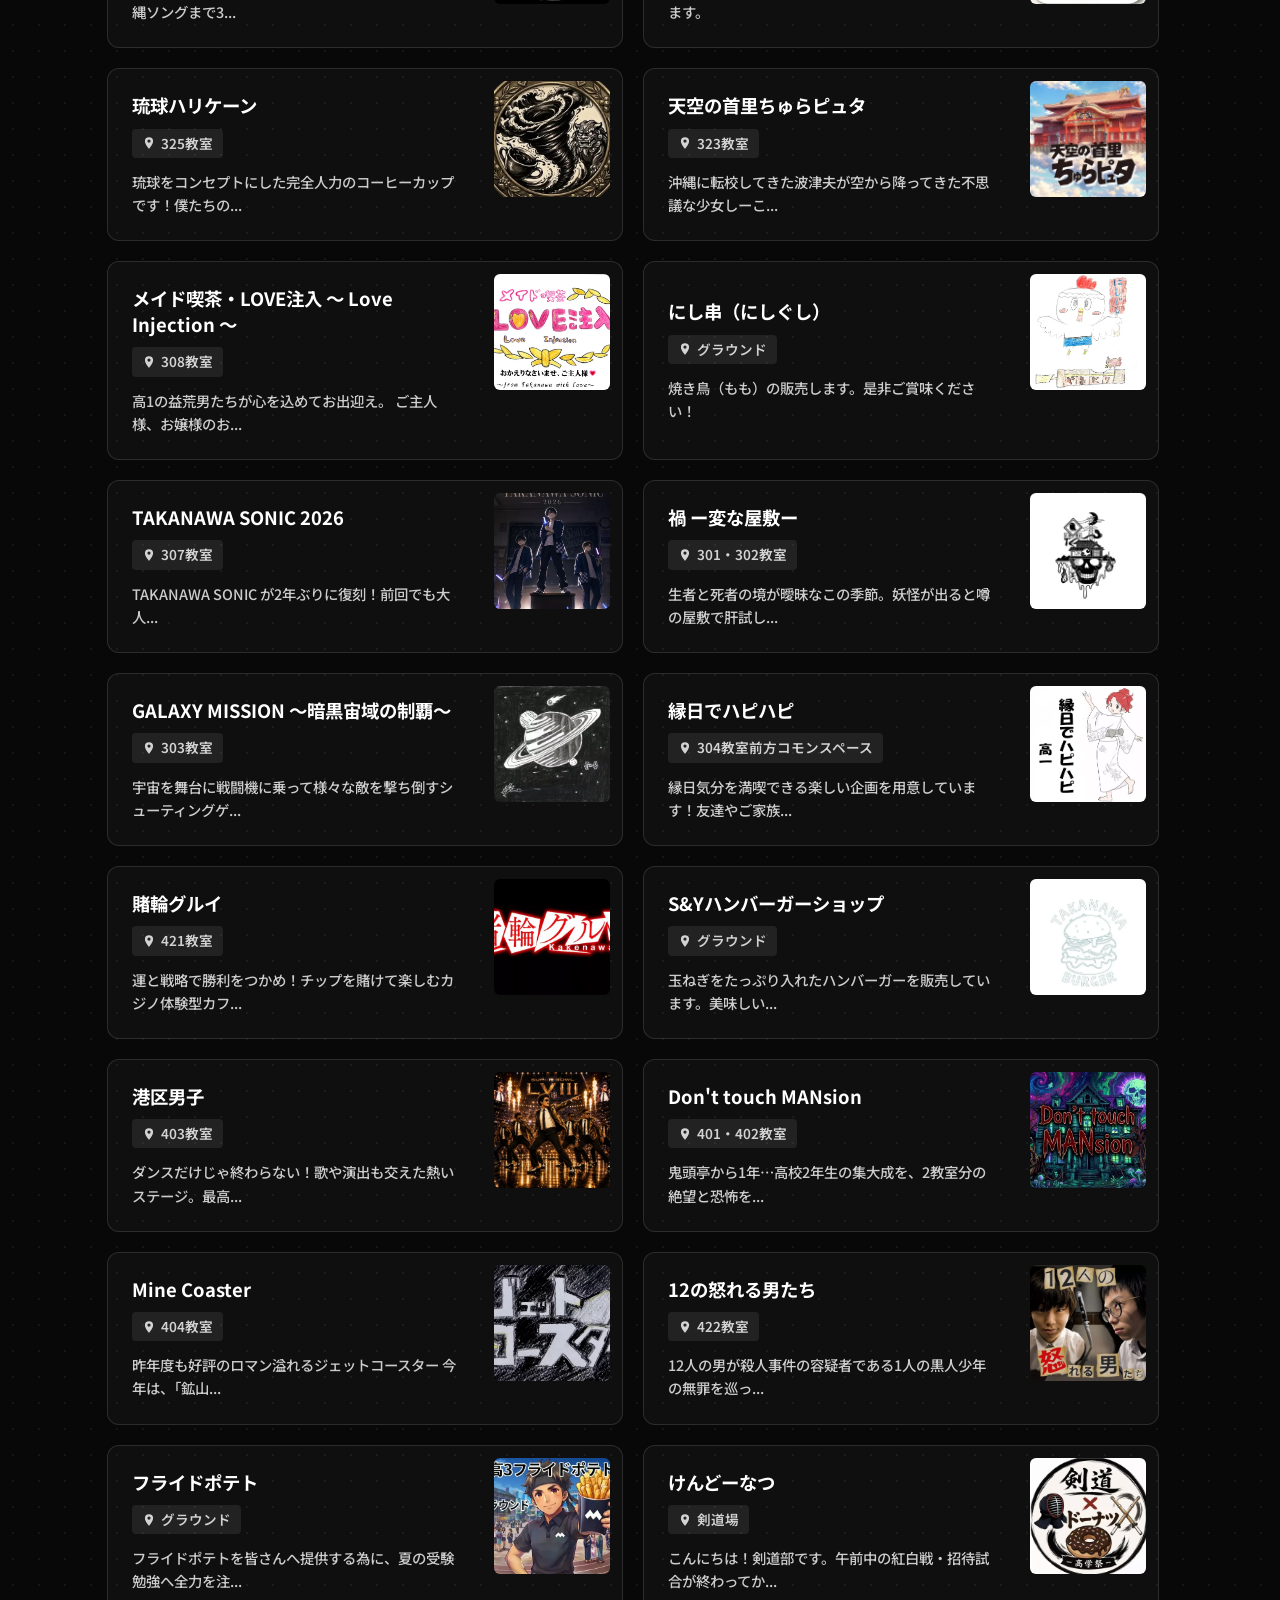
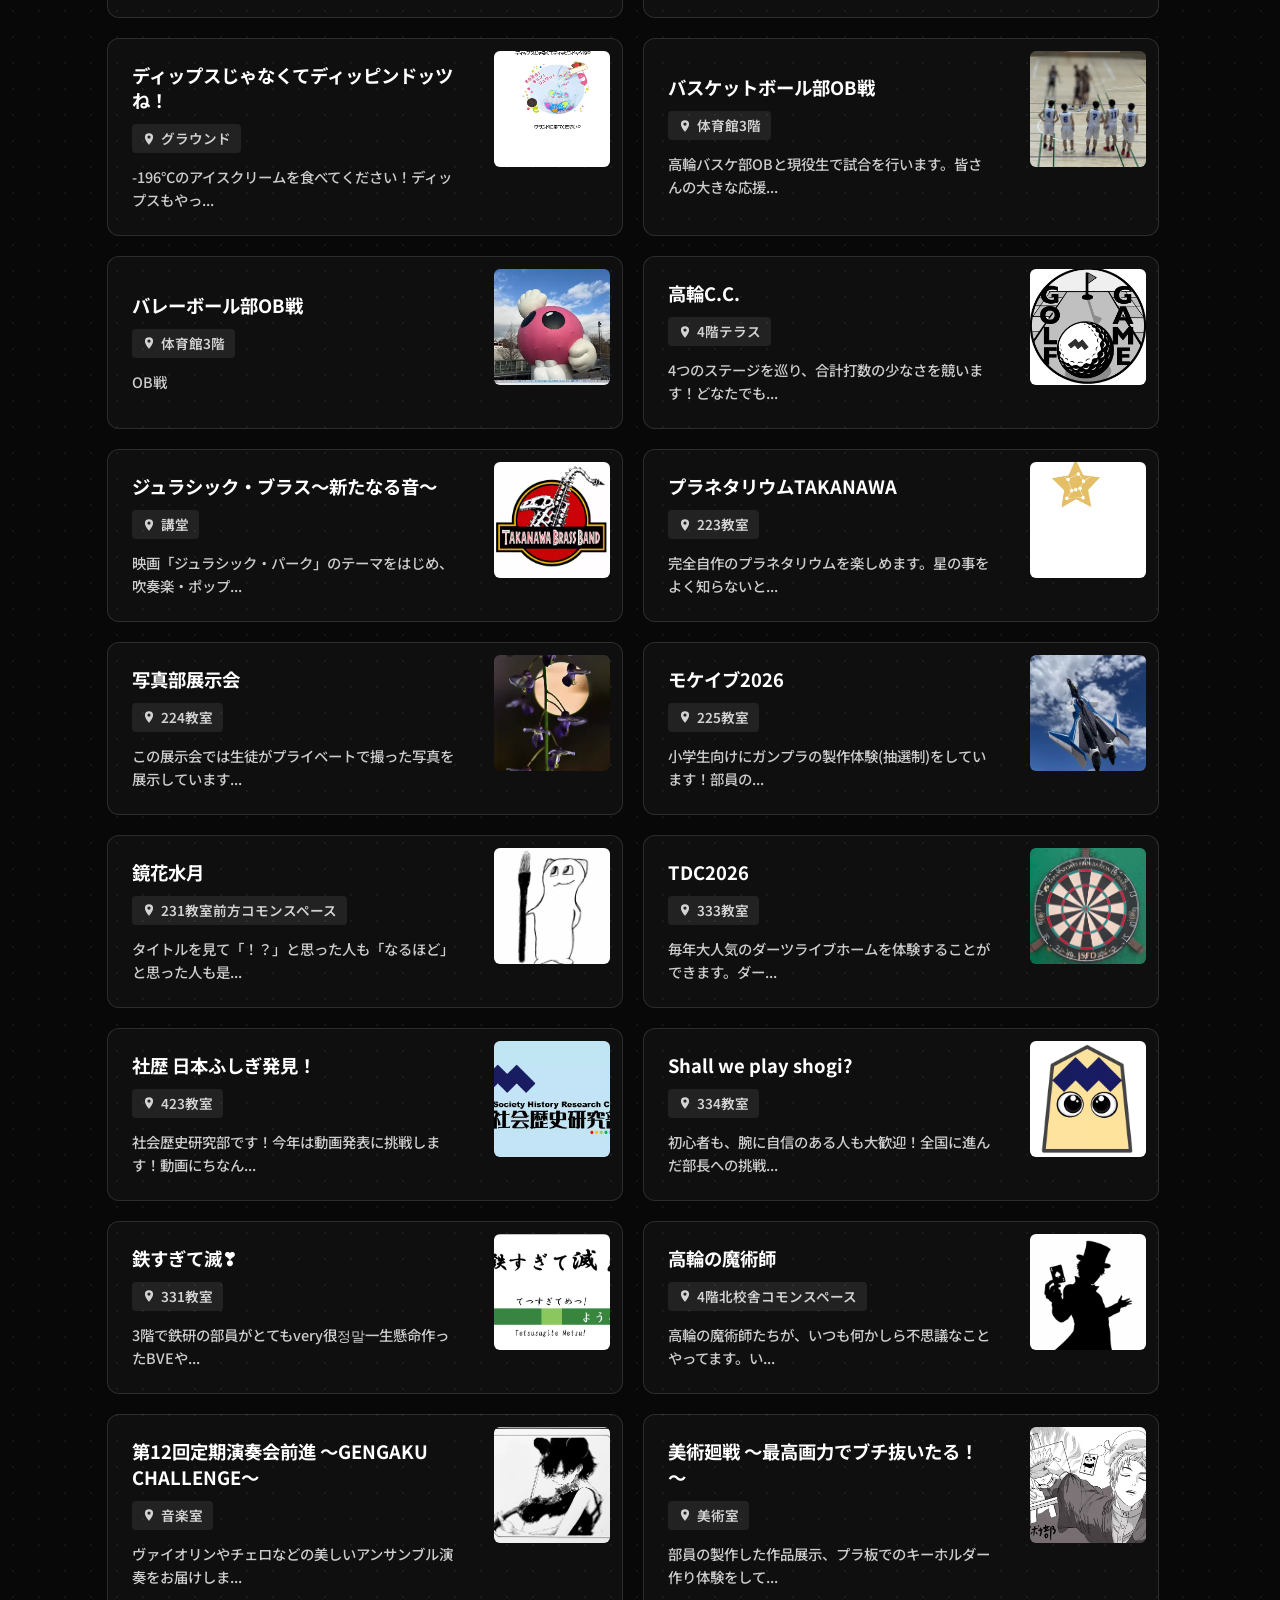
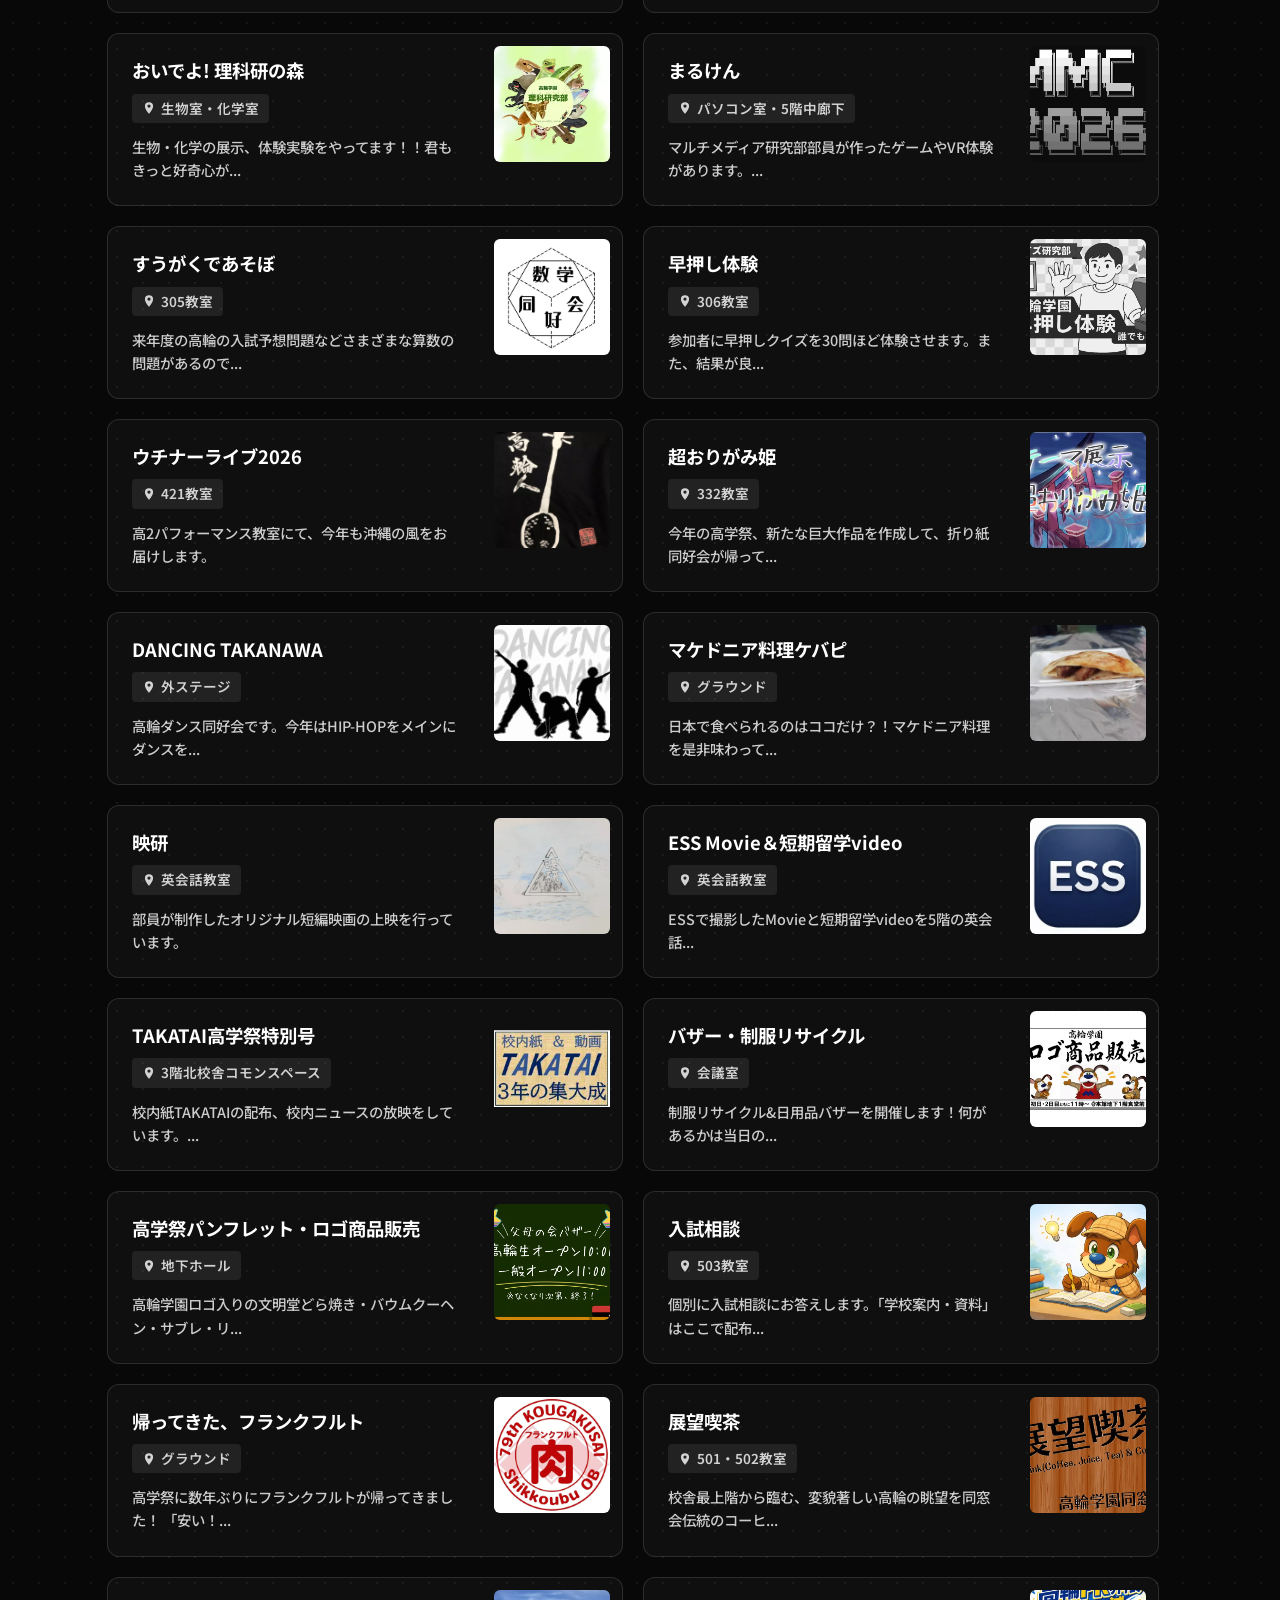
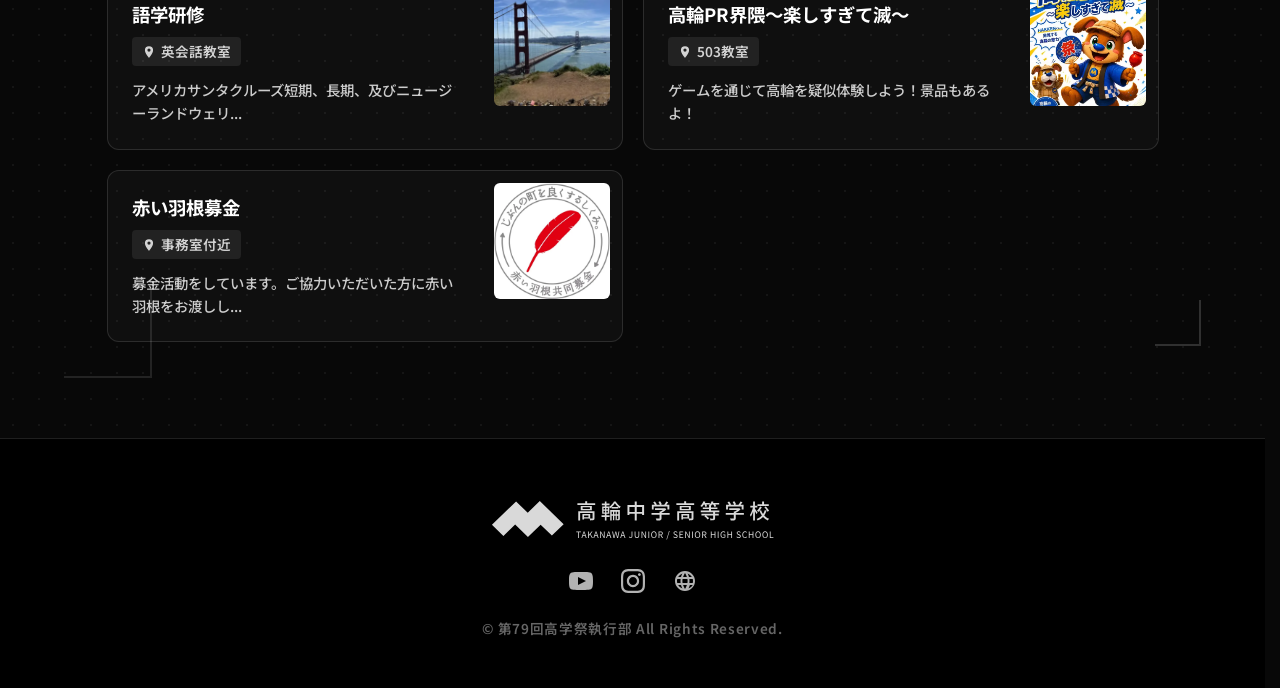
==== commit 58303839: "Improve: 混雑状況タブ切替時にiframeを再利用し再読み込みを回避" ====
--- a/projects.html
+++ b/projects.html
@@ -182,7 +182,7 @@
     ↑
   </a>
 
-  <script src="./assets/js/script.js?v=20261001" defer></script>
+  <script src="./assets/js/script.js?v=20261002" defer></script>
 </body>
 
 </html>
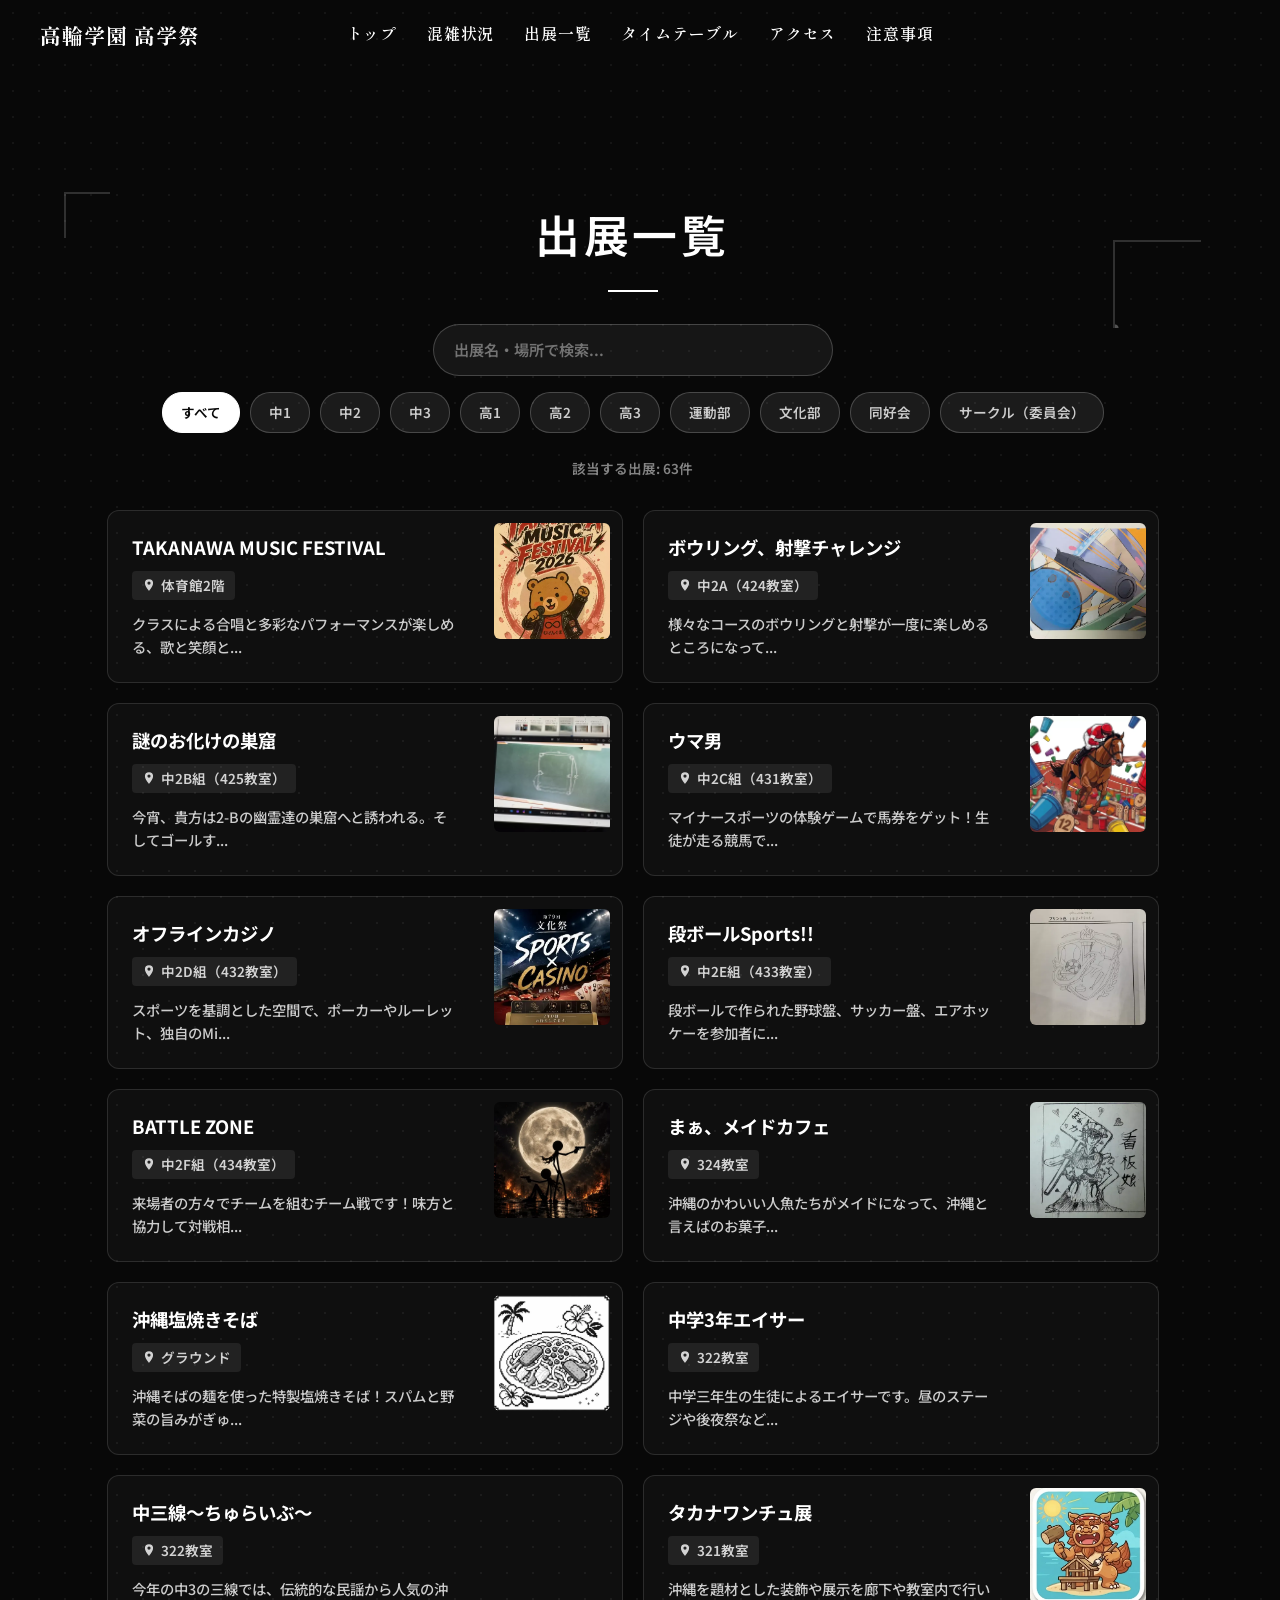
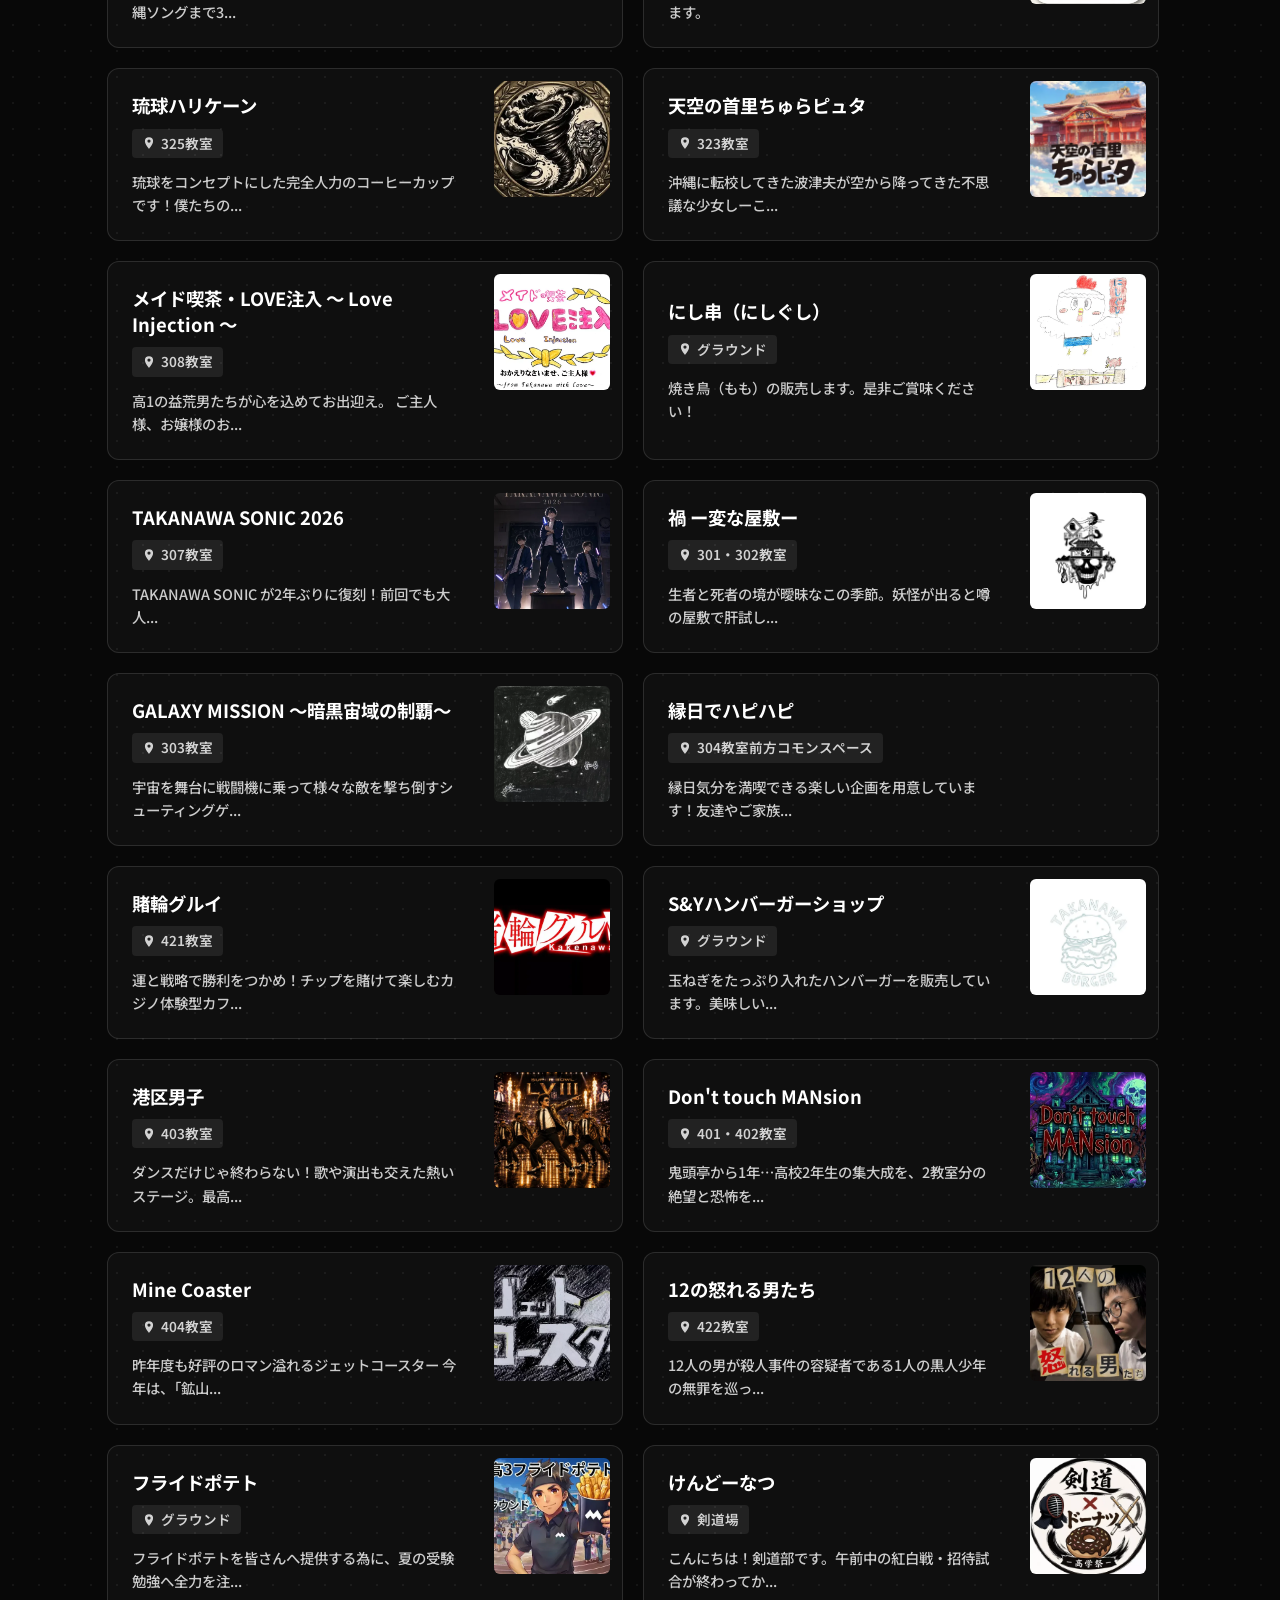
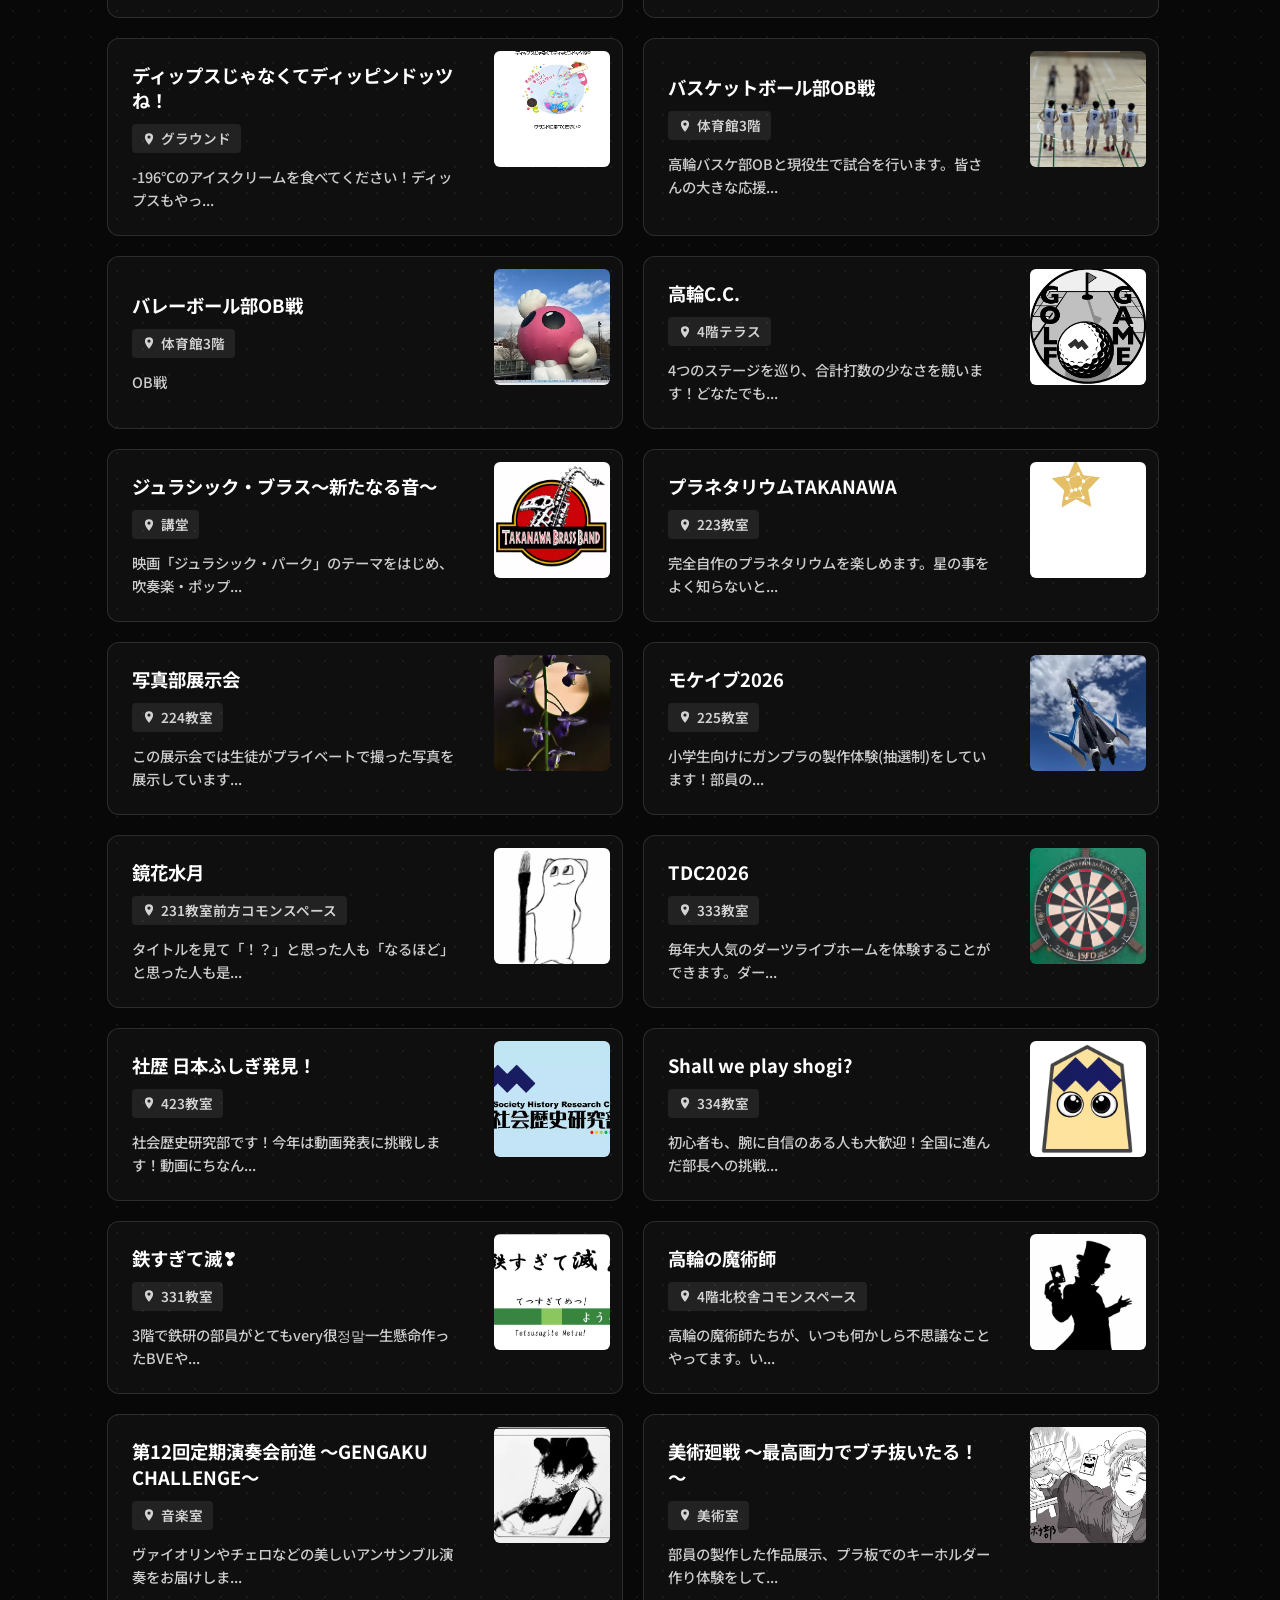
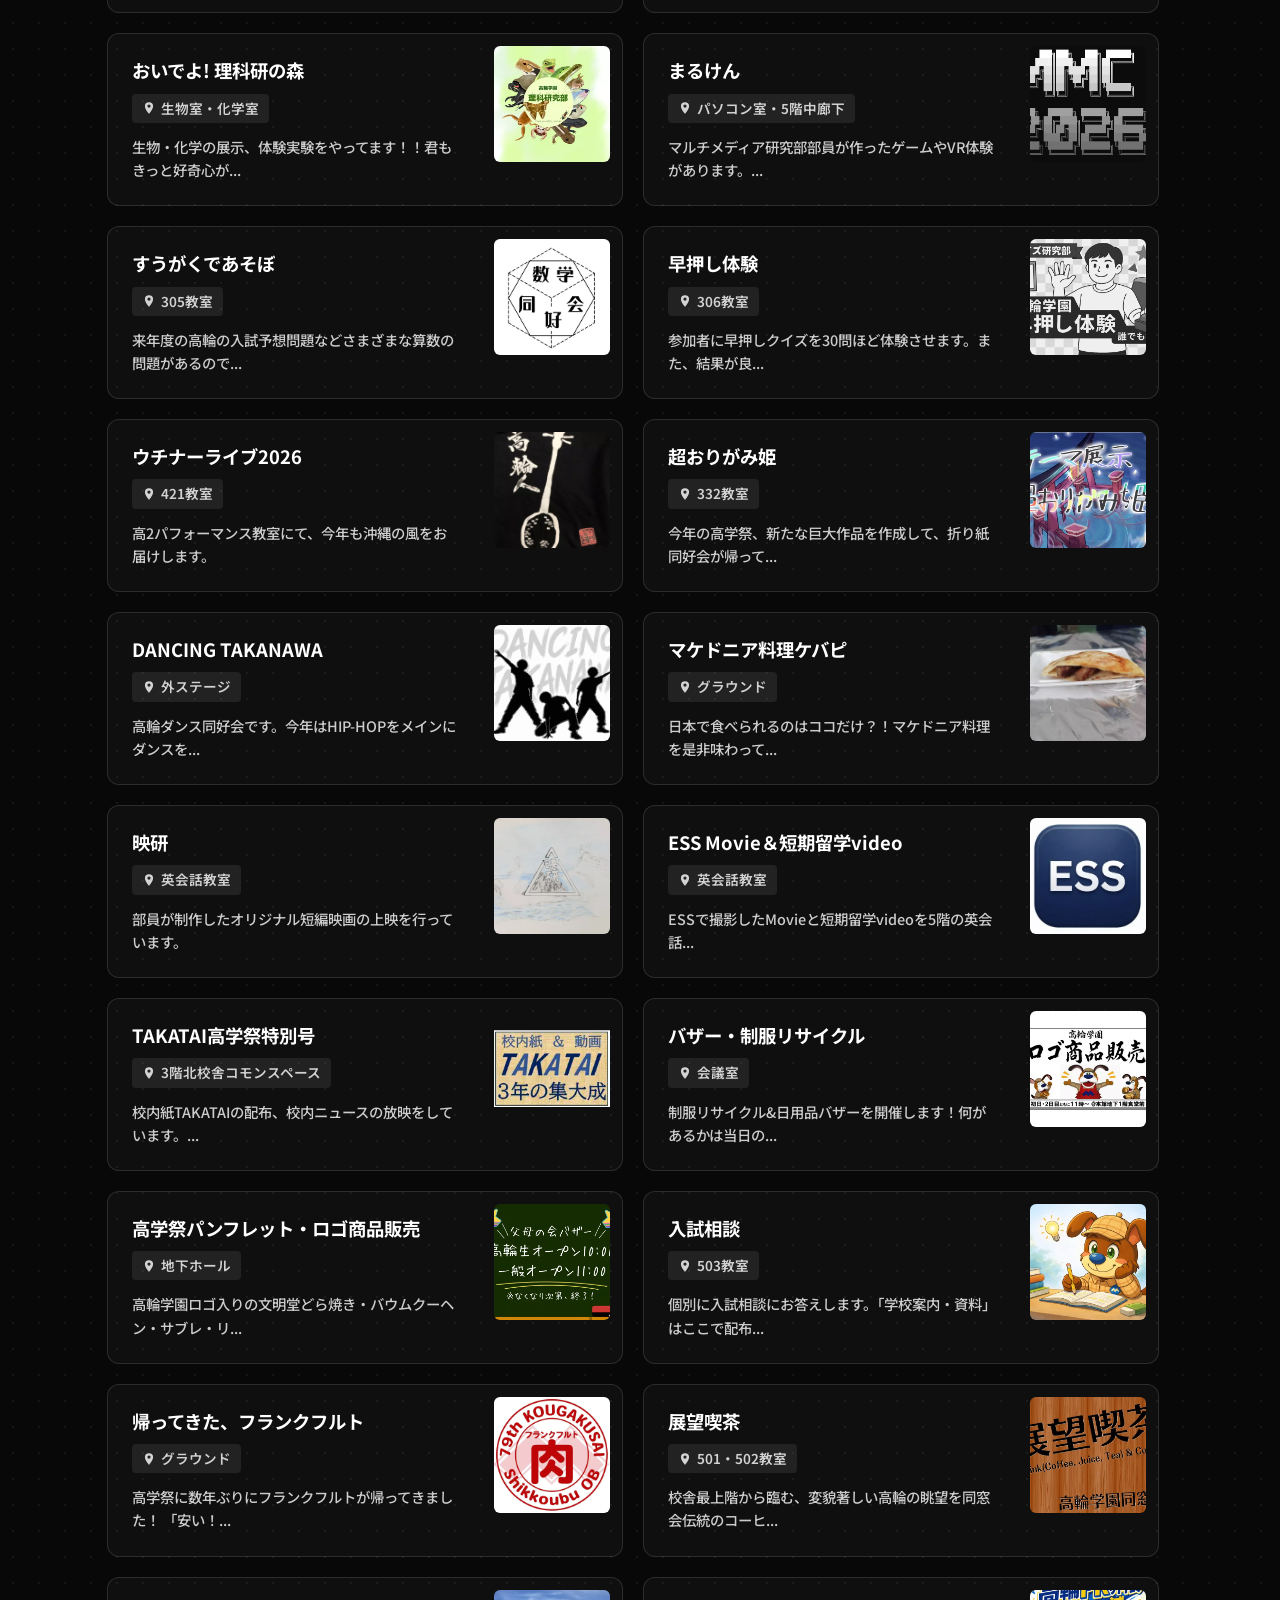
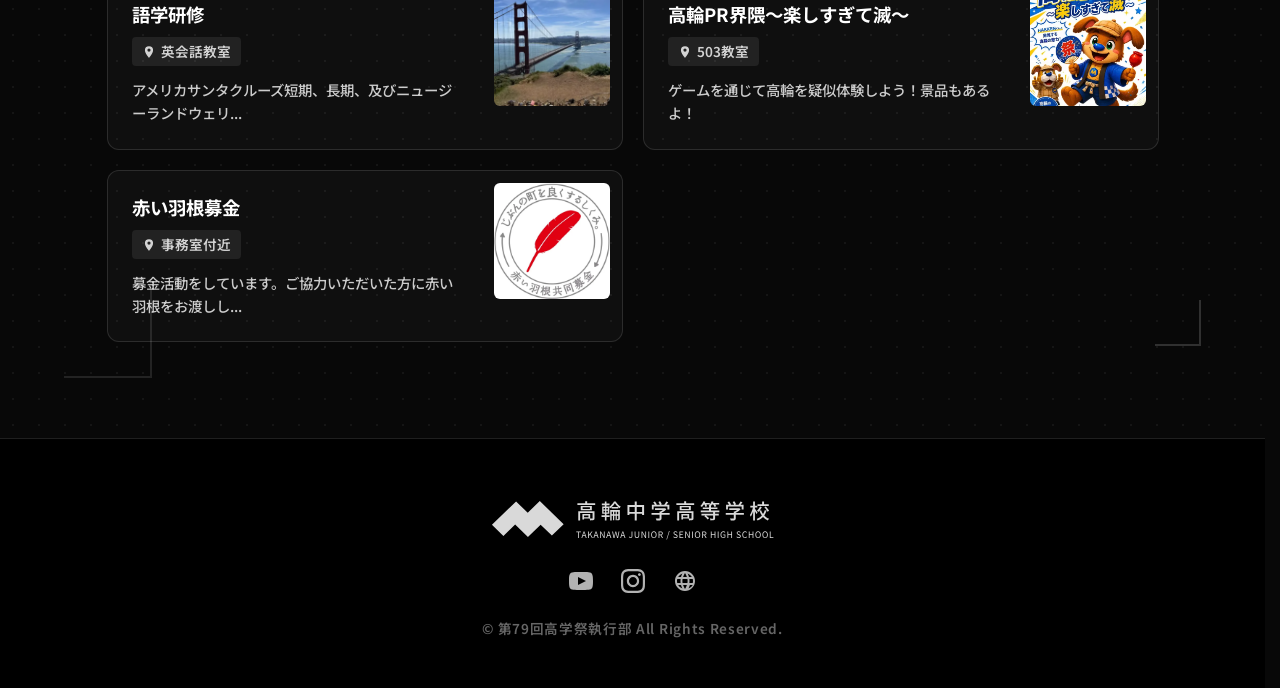
==== commit 4cbb75f4: "Improve: 高学祭大賞セクションを「Sparkとは」と同じ意匠に統一 星形の擬似要素・上端フェード・デコの配置を.aboutと共有し、  本文の最大幅と書体も揃えた。gradientは使用してい" ====
--- a/projects.html
+++ b/projects.html
@@ -9,7 +9,7 @@
   <meta name="description" content="第79回高学祭の出展一覧ページです。クラス、部活動、同好会などの出展情報を検索・閲覧できます。" />
   <link rel="icon" href="./favicon.png" type="image/png">
 
-  <link href="./assets/css/destyle.css?v=20261002" rel="stylesheet" />
+  <link href="./assets/css/destyle.css?v=20260928" rel="stylesheet" />
 
   <link rel="preconnect" href="https://fonts.googleapis.com" />
   <link rel="preconnect" href="https://fonts.gstatic.com" crossorigin />
@@ -23,7 +23,7 @@
     <link rel="stylesheet"
       href="https://fonts.googleapis.com/css2?family=Noto+Sans+JP:wght@600;700&family=Shippori+Mincho:wght@800&family=Roboto:wght@400;700&display=swap" />
   </noscript>
-  <link href="./assets/css/style.css?v=20261002" rel="stylesheet" />
+  <link href="./assets/css/style.css?v=20260928" rel="stylesheet" />
 
   <link rel="canonical" href="https://kougakusai.pages.dev/projects.html" />
 
@@ -182,7 +182,7 @@
     ↑
   </a>
 
-  <script src="./assets/js/script.js?v=20261002" defer></script>
+  <script src="./assets/js/script.js?v=20260928" defer></script>
 </body>
 
 </html>
--- a/assets/css/style.css
+++ b/assets/css/style.css
@@ -412,6 +412,7 @@
   scroll-margin-top: 90px;
 }
 
+.grand-prix::before,
 .about::before {
   content: "";
   z-index: 0;
@@ -718,16 +719,19 @@
   height: 14px;
 }
 
+[data-section="grand-prix"] .pos-1,
 [data-section="about"] .pos-1 {
   right: clamp(20px, 5vw, 88px);
   bottom: 56px;
 }
 
+[data-section="grand-prix"] .pos-2,
 [data-section="about"] .pos-2 {
   top: 26%;
   left: 16%;
 }
 
+[data-section="grand-prix"] .pos-3,
 [data-section="about"] .pos-3 {
   top: 46%;
   right: 15%;
@@ -812,7 +816,8 @@
   transform: translateY(0);
 }
 
-.about:after {
+.grand-prix::after,
+.about::after {
   content: "";
   pointer-events: none;
   background: linear-gradient(#0000, #080808);
@@ -823,7 +828,8 @@
   left: 0;
 }
 
-.about-text {
+.about-text,
+.grand-prix-text {
   text-align: center;
   max-width: 860px;
   margin: 0 auto;
@@ -847,7 +853,8 @@
   height: 5.5rem;
 }
 
-.about p {
+.about p,
+.grand-prix-apology {
   color: #f0f0f0;
   letter-spacing: 0.04em;
   text-align: left;
@@ -855,6 +862,7 @@
   line-height: 2.1;
 }
 
+.grand-prix h2,
 .projects h2,
 .congestion h2,
 .access h2,
@@ -868,6 +876,7 @@
   font-size: 2.8rem;
 }
 
+.grand-prix h2:after,
 .projects h2:after,
 .congestion h2:after,
 .access h2:after,
@@ -1258,6 +1267,15 @@
   font-size: 1rem;
   font-weight: 500;
   line-height: 1.8;
+}
+
+.grand-prix-form-btn {
+  margin-top: 38px;
+}
+
+.grand-prix-form-btn:focus-visible {
+  outline: 2px solid #fff;
+  outline-offset: 3px;
 }
 
 .projects-link-container {
@@ -1836,6 +1854,7 @@
     scroll-margin-top: 88px;
   }
 
+  .grand-prix::before,
   .about::before,
   .congestion::before,
   .projects::before,
@@ -1900,6 +1919,7 @@
     left: 16px;
   }
 
+  .grand-prix::before,
   .about::before {
     width: 64px;
     height: 64px;
@@ -2110,10 +2130,12 @@
     height: 4rem;
   }
 
-  .about p {
+  .about p,
+  .grand-prix-apology {
     font-size: 1.05rem;
   }
 
+  .grand-prix h2,
   .projects h2,
   .congestion h2,
   .access h2,
@@ -2121,6 +2143,11 @@
   .timetable h2 {
     font-size: 2.5rem;
     margin-bottom: 24px;
+  }
+
+  .grand-prix-form-btn {
+    width: 100%;
+    margin-top: 32px;
   }
 
   .congestion-desc {
